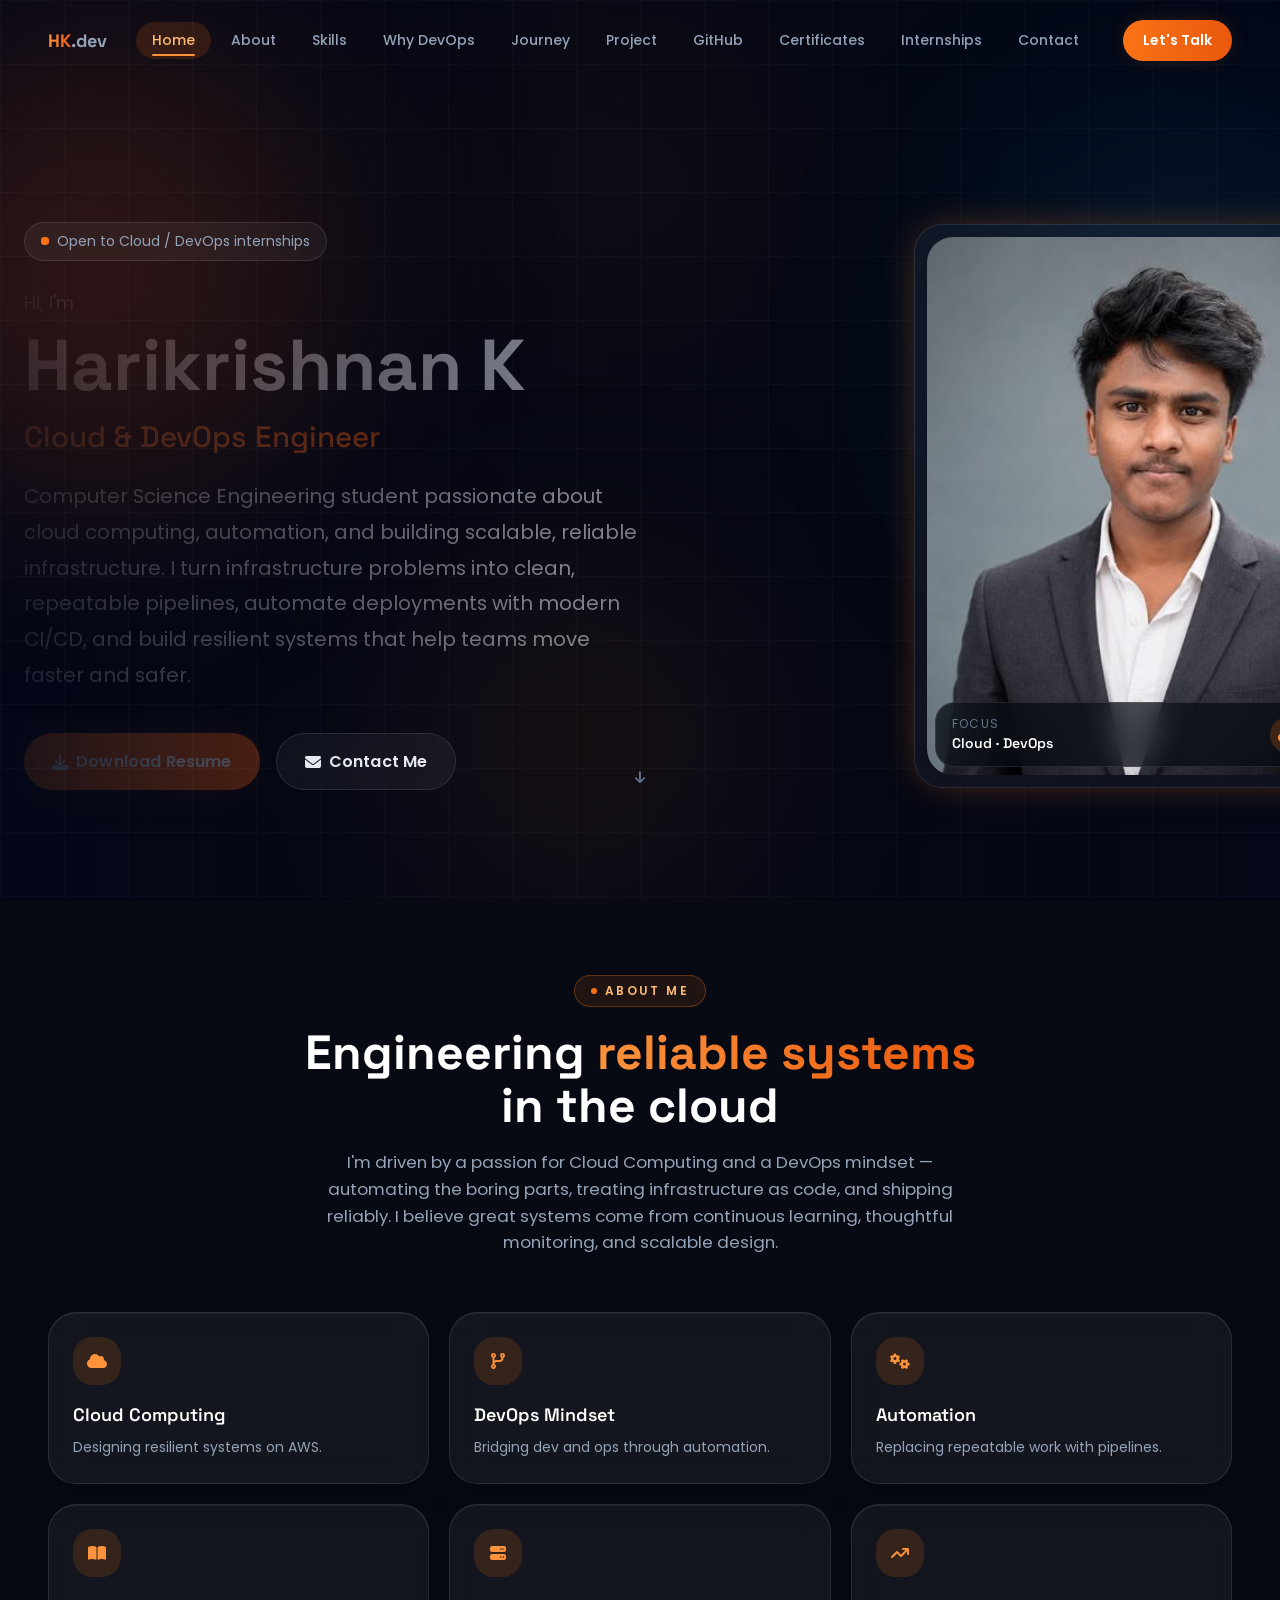
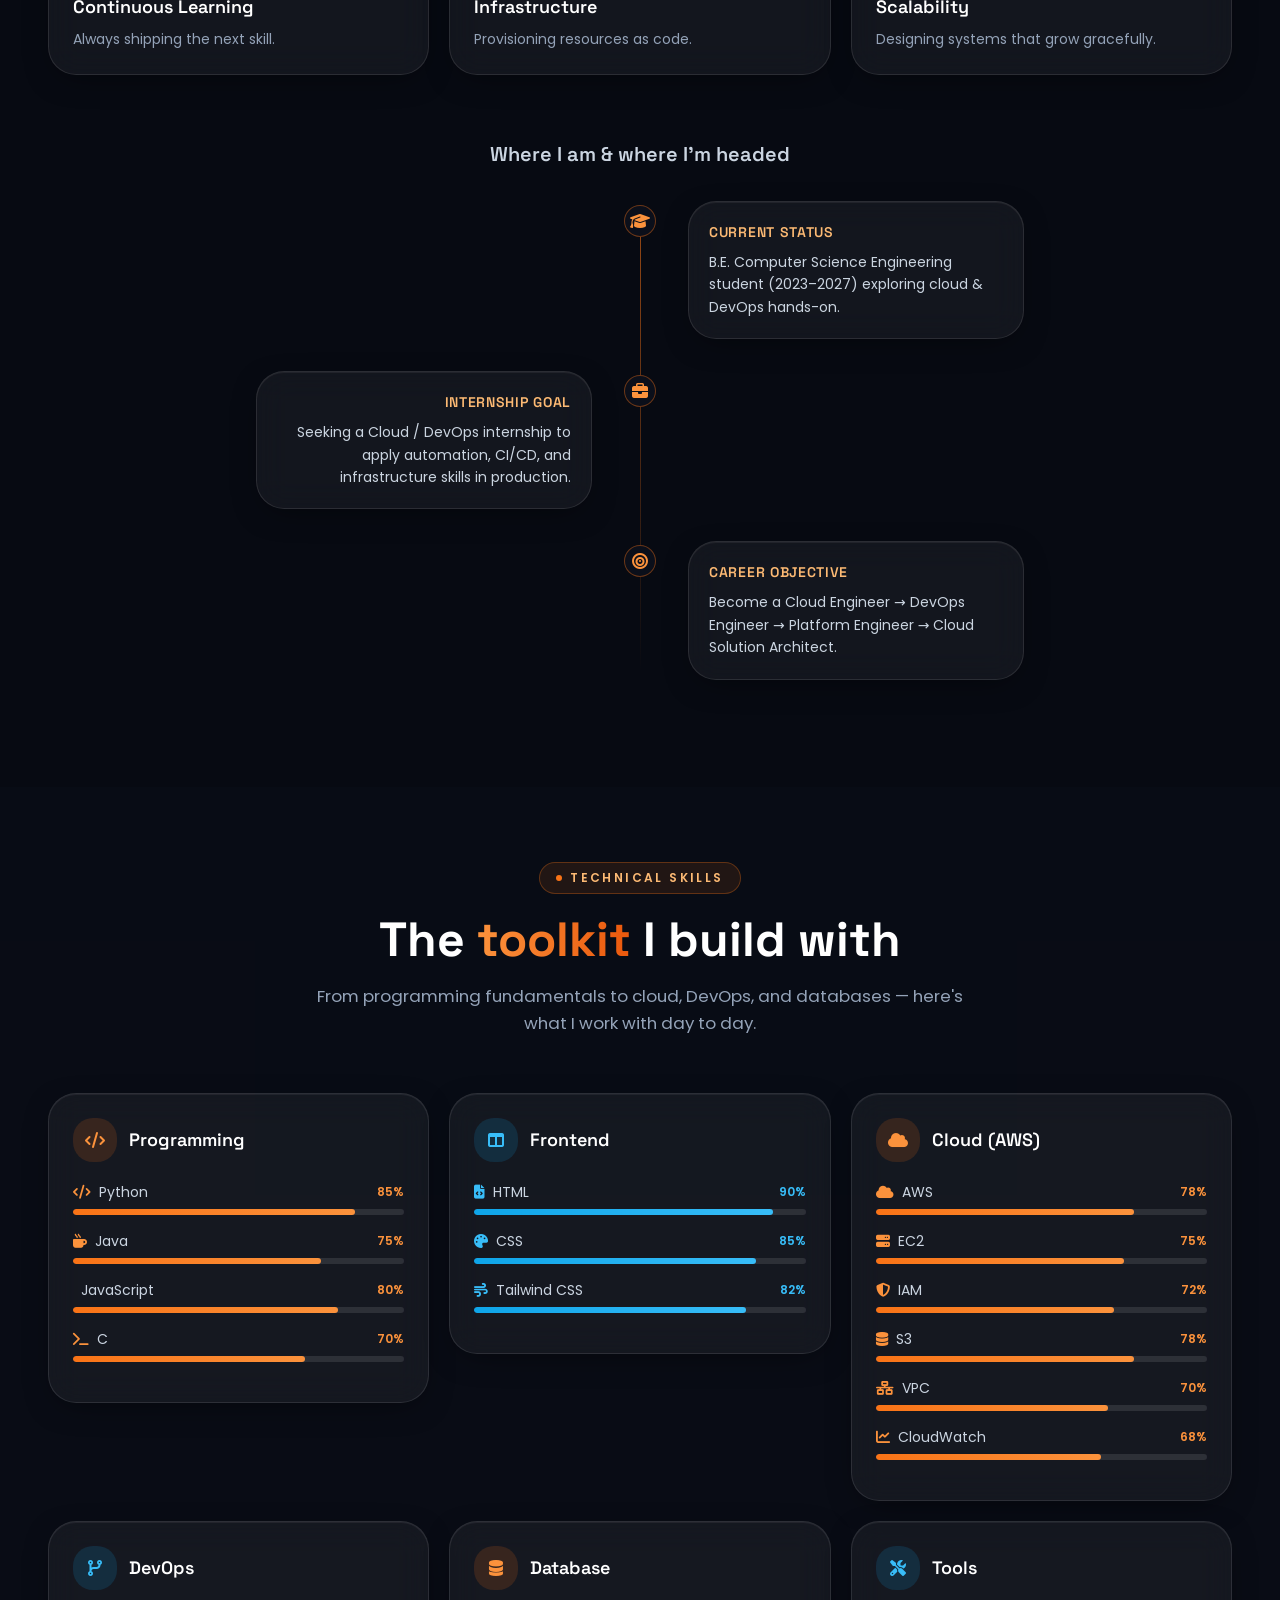
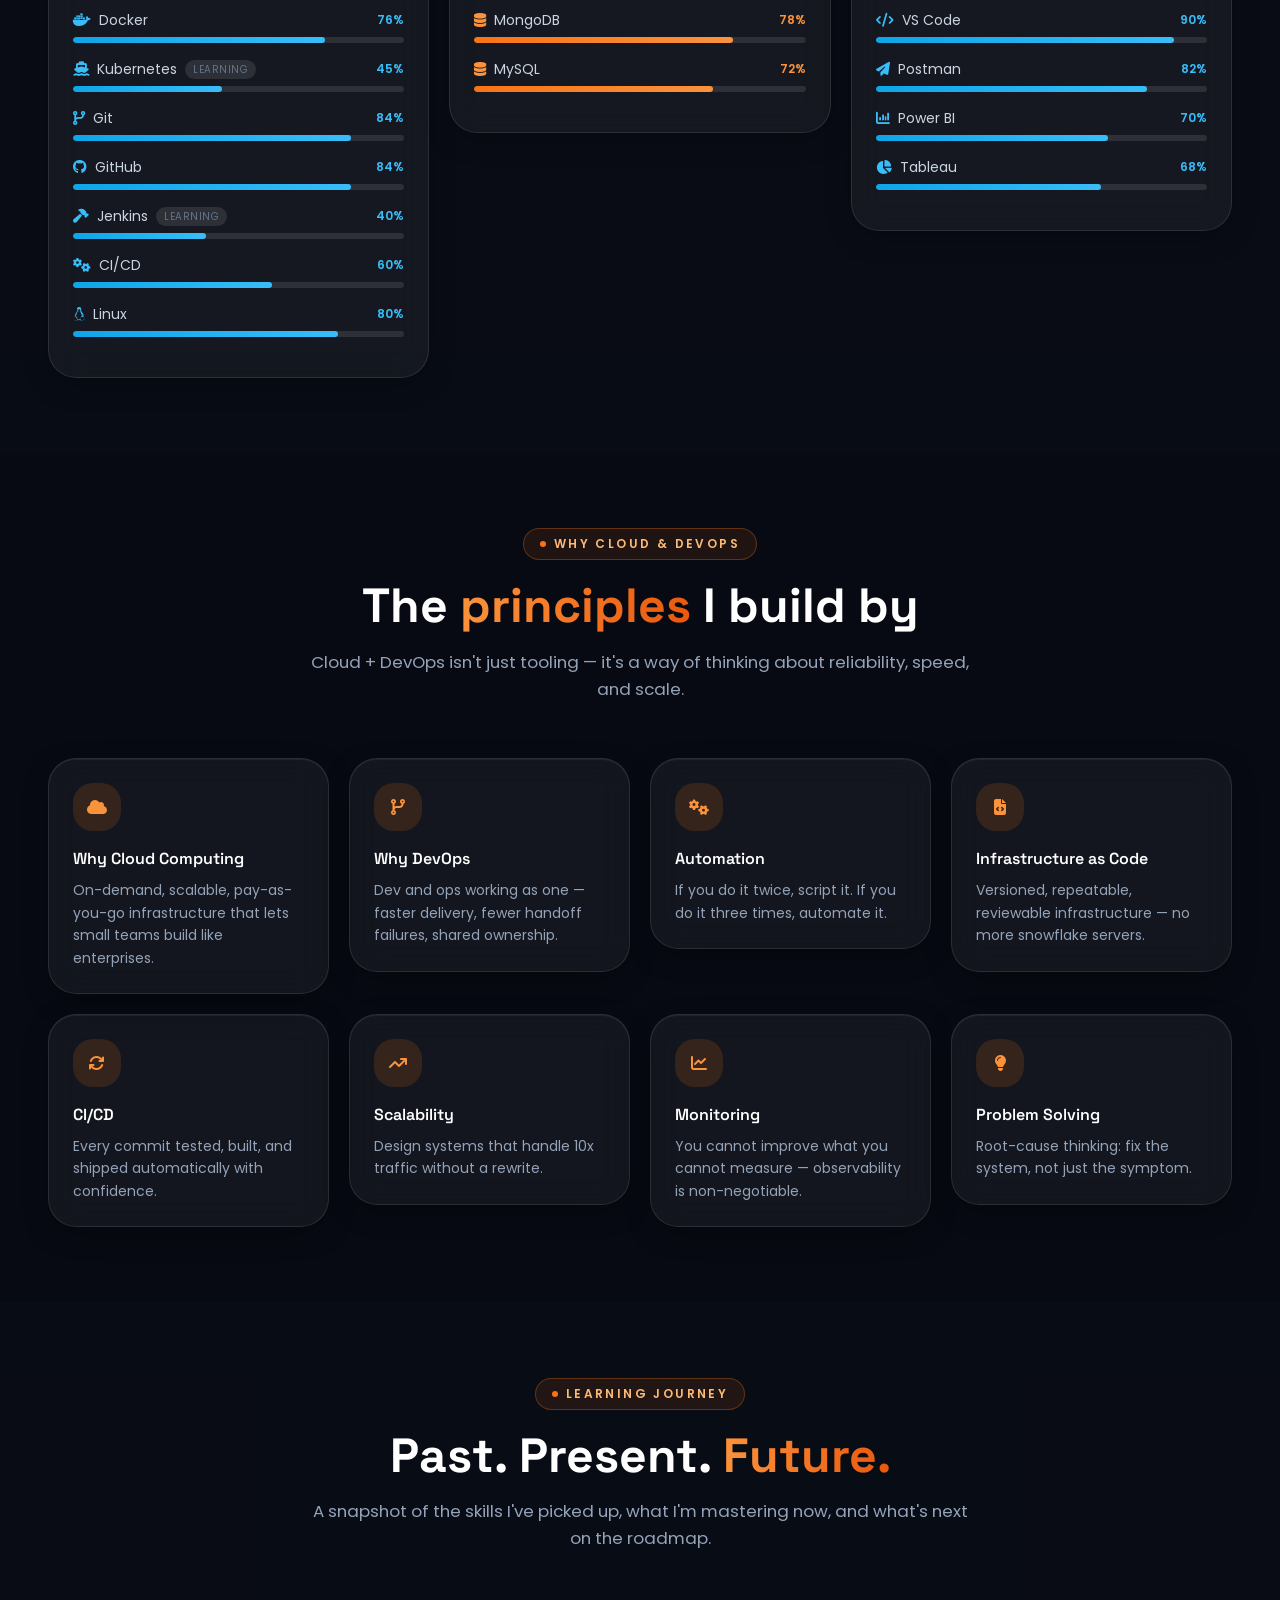
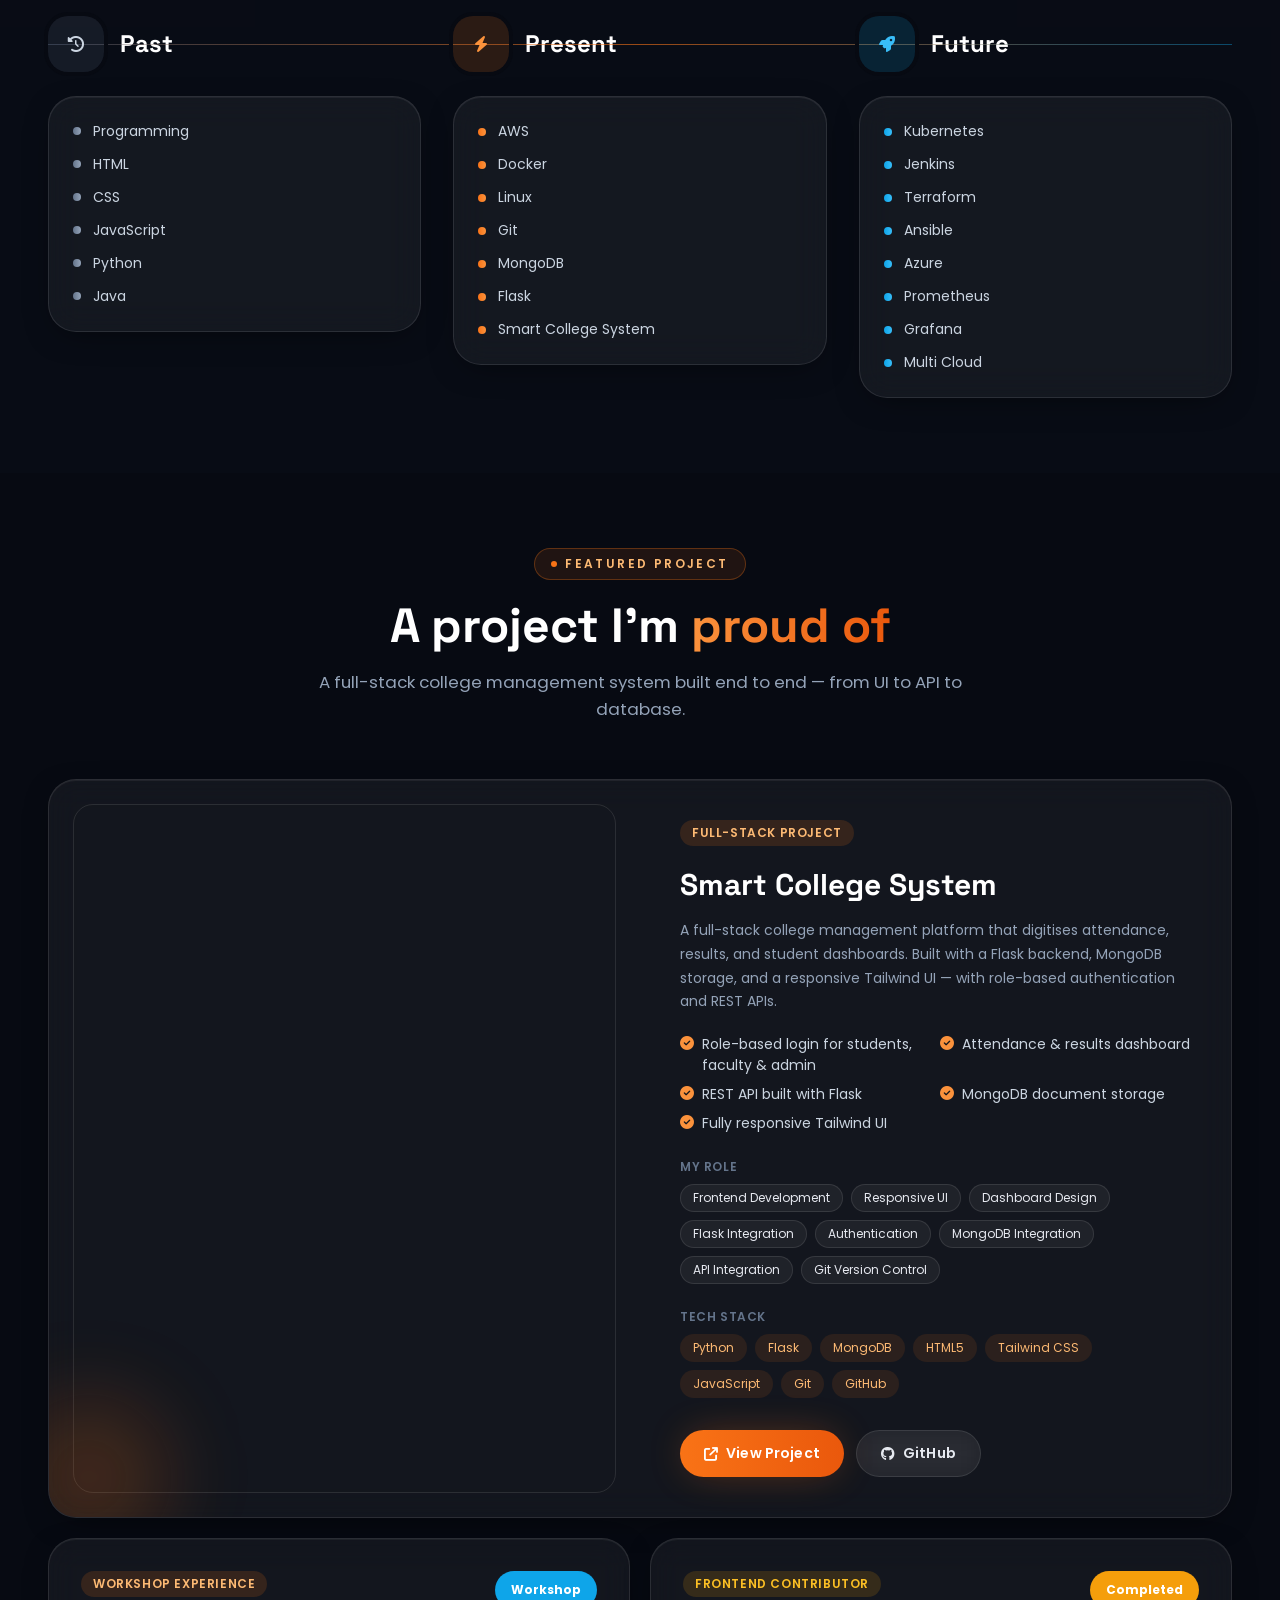
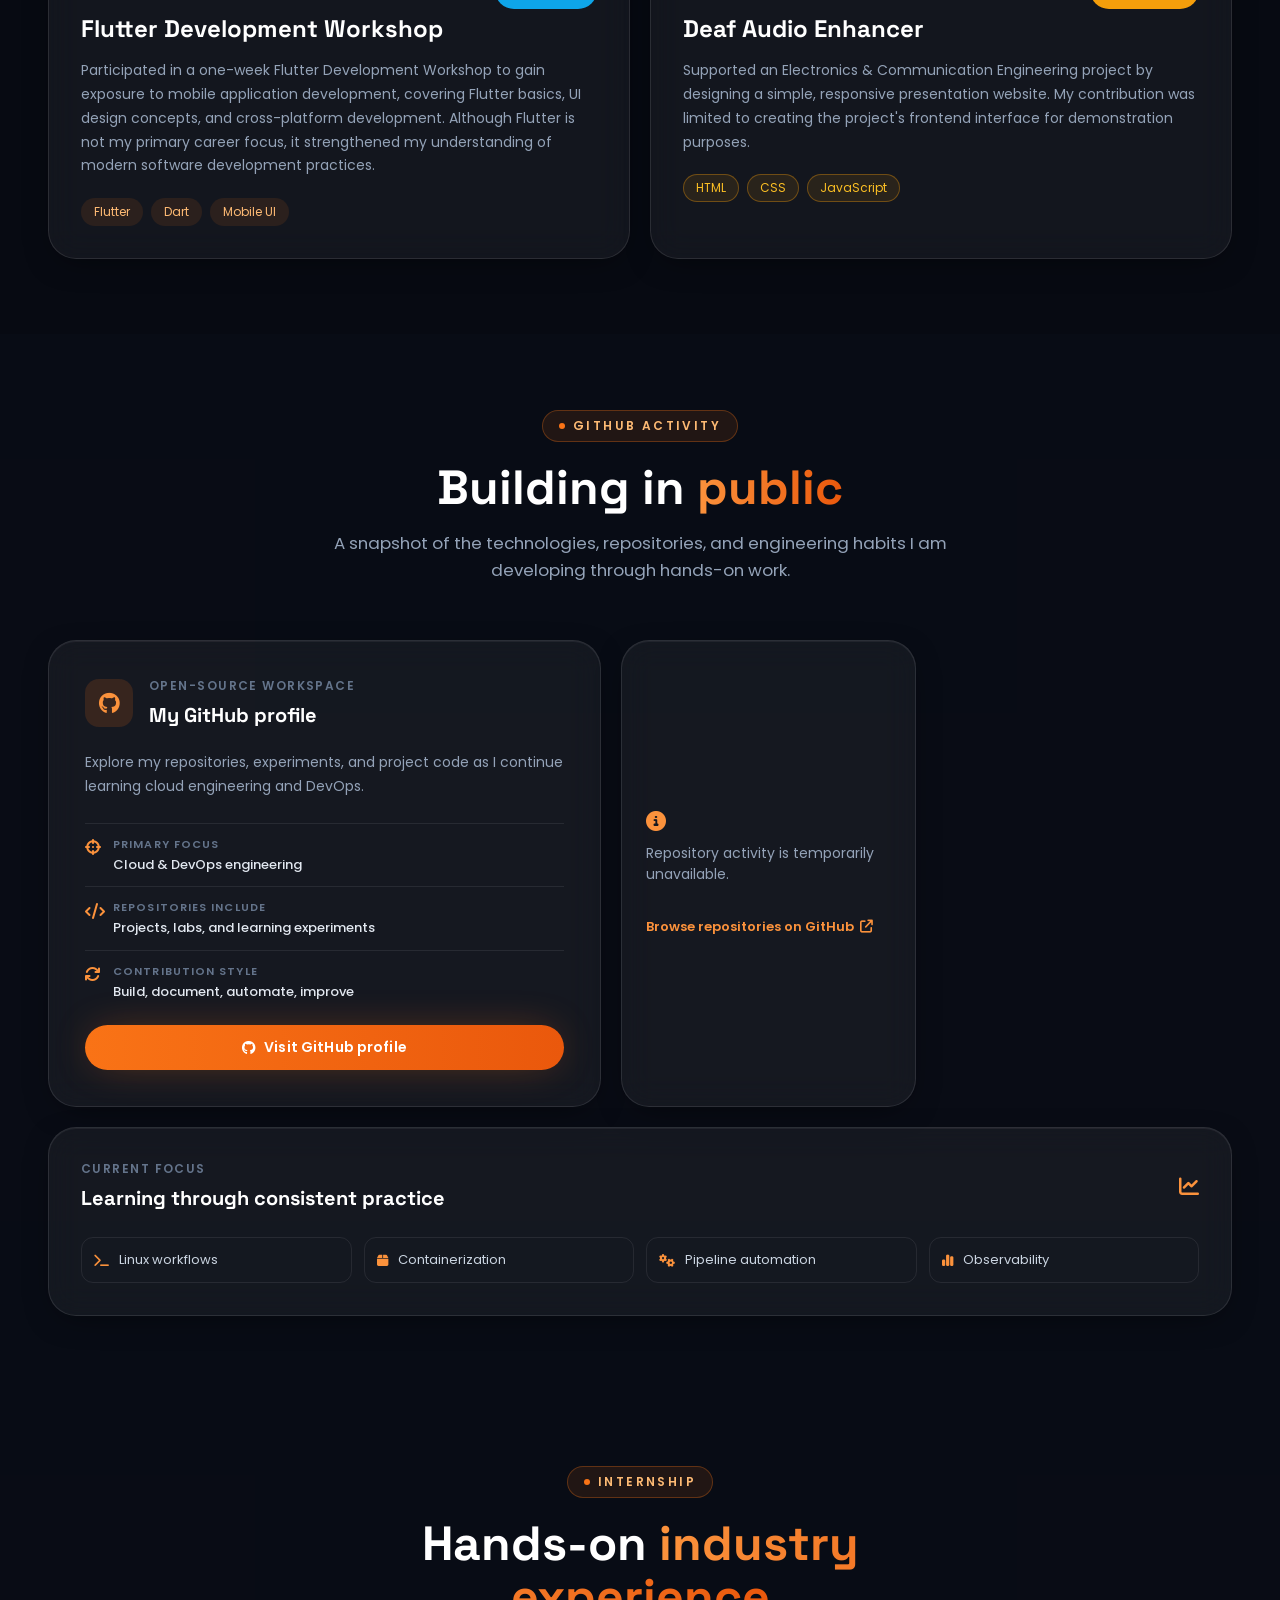
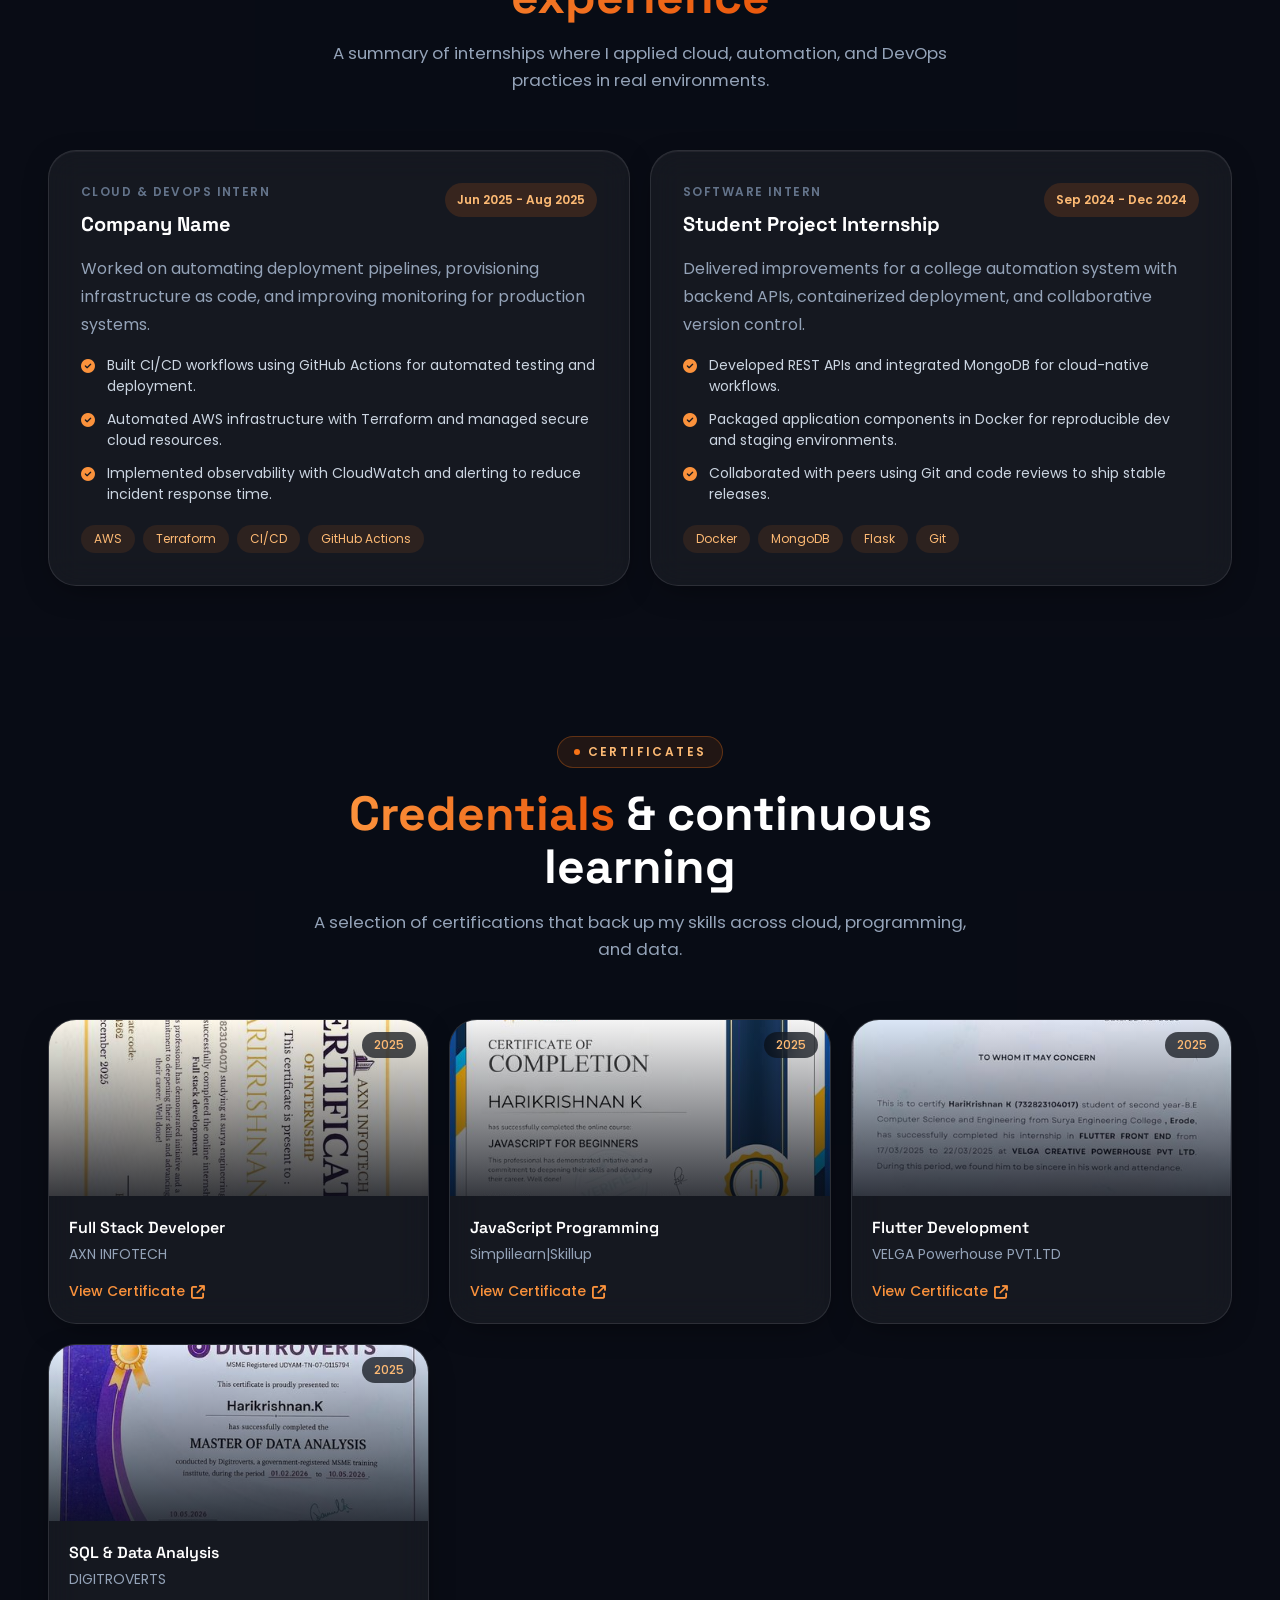
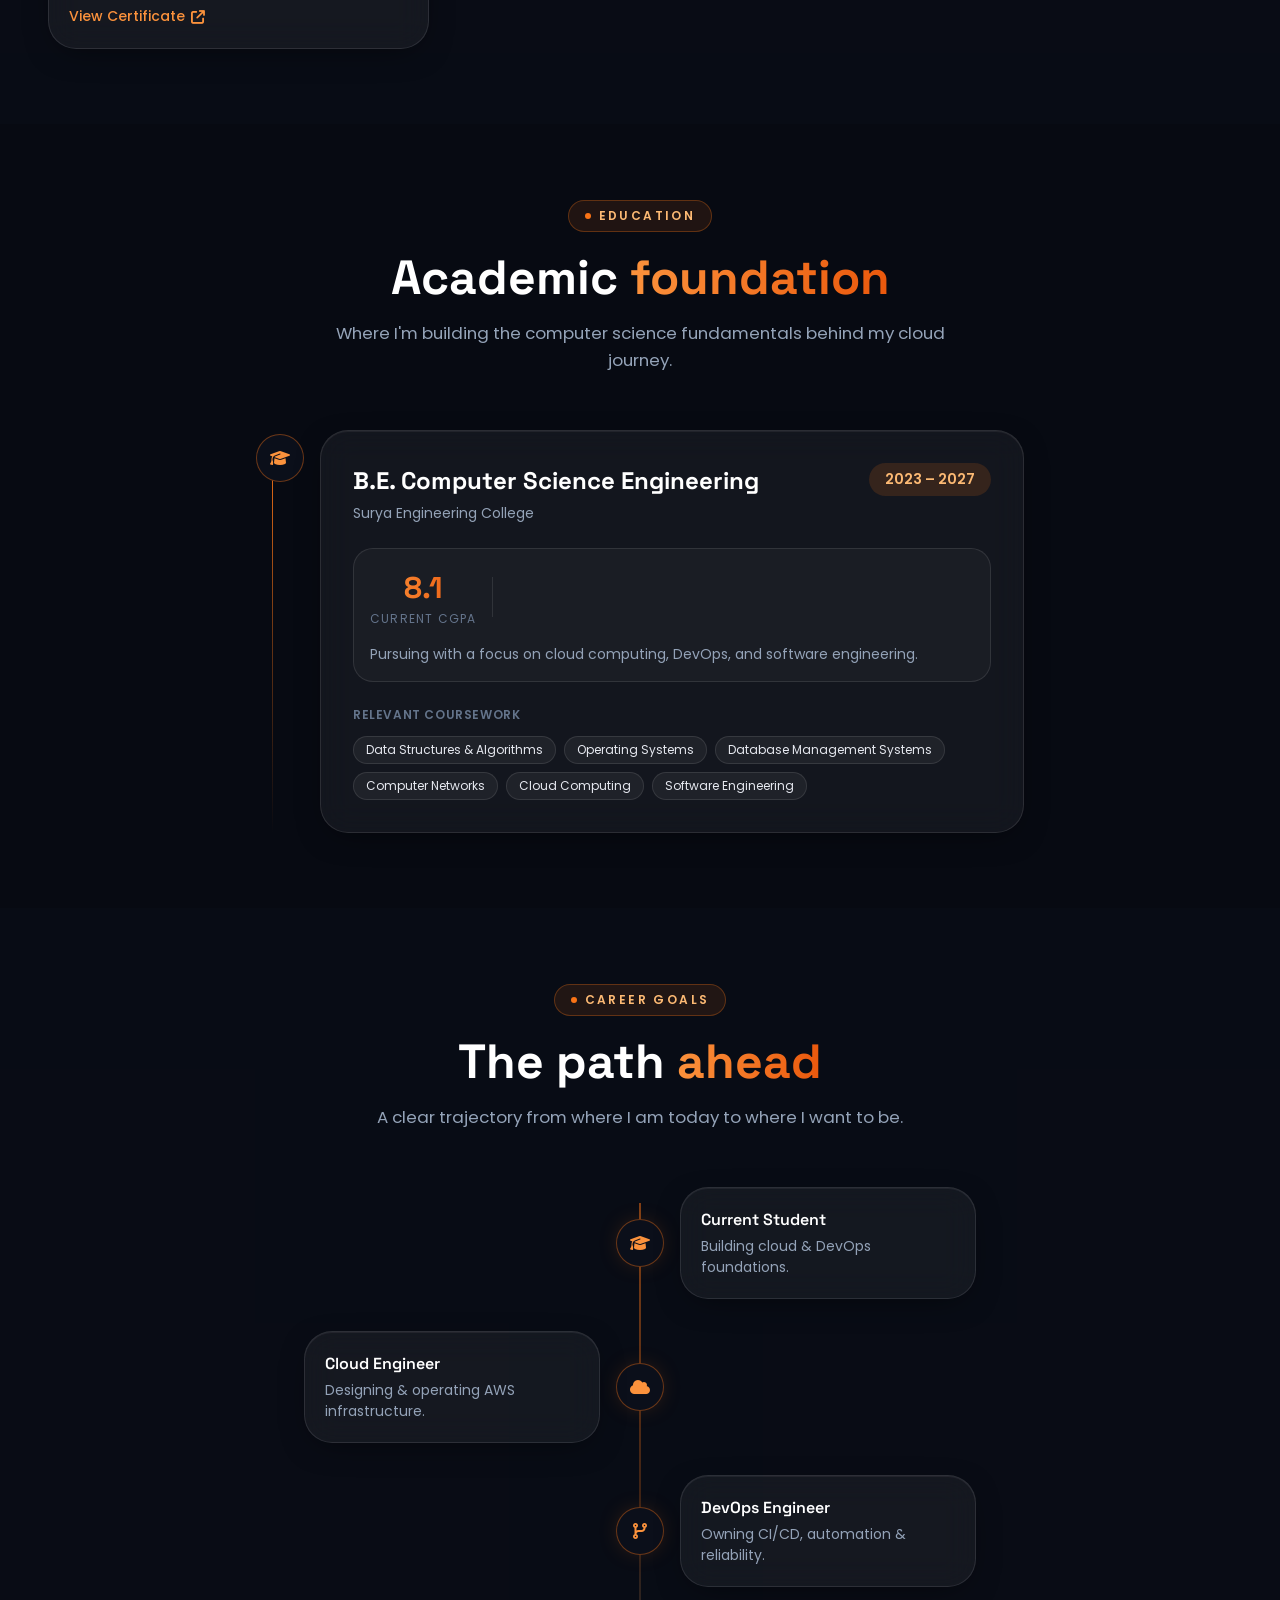
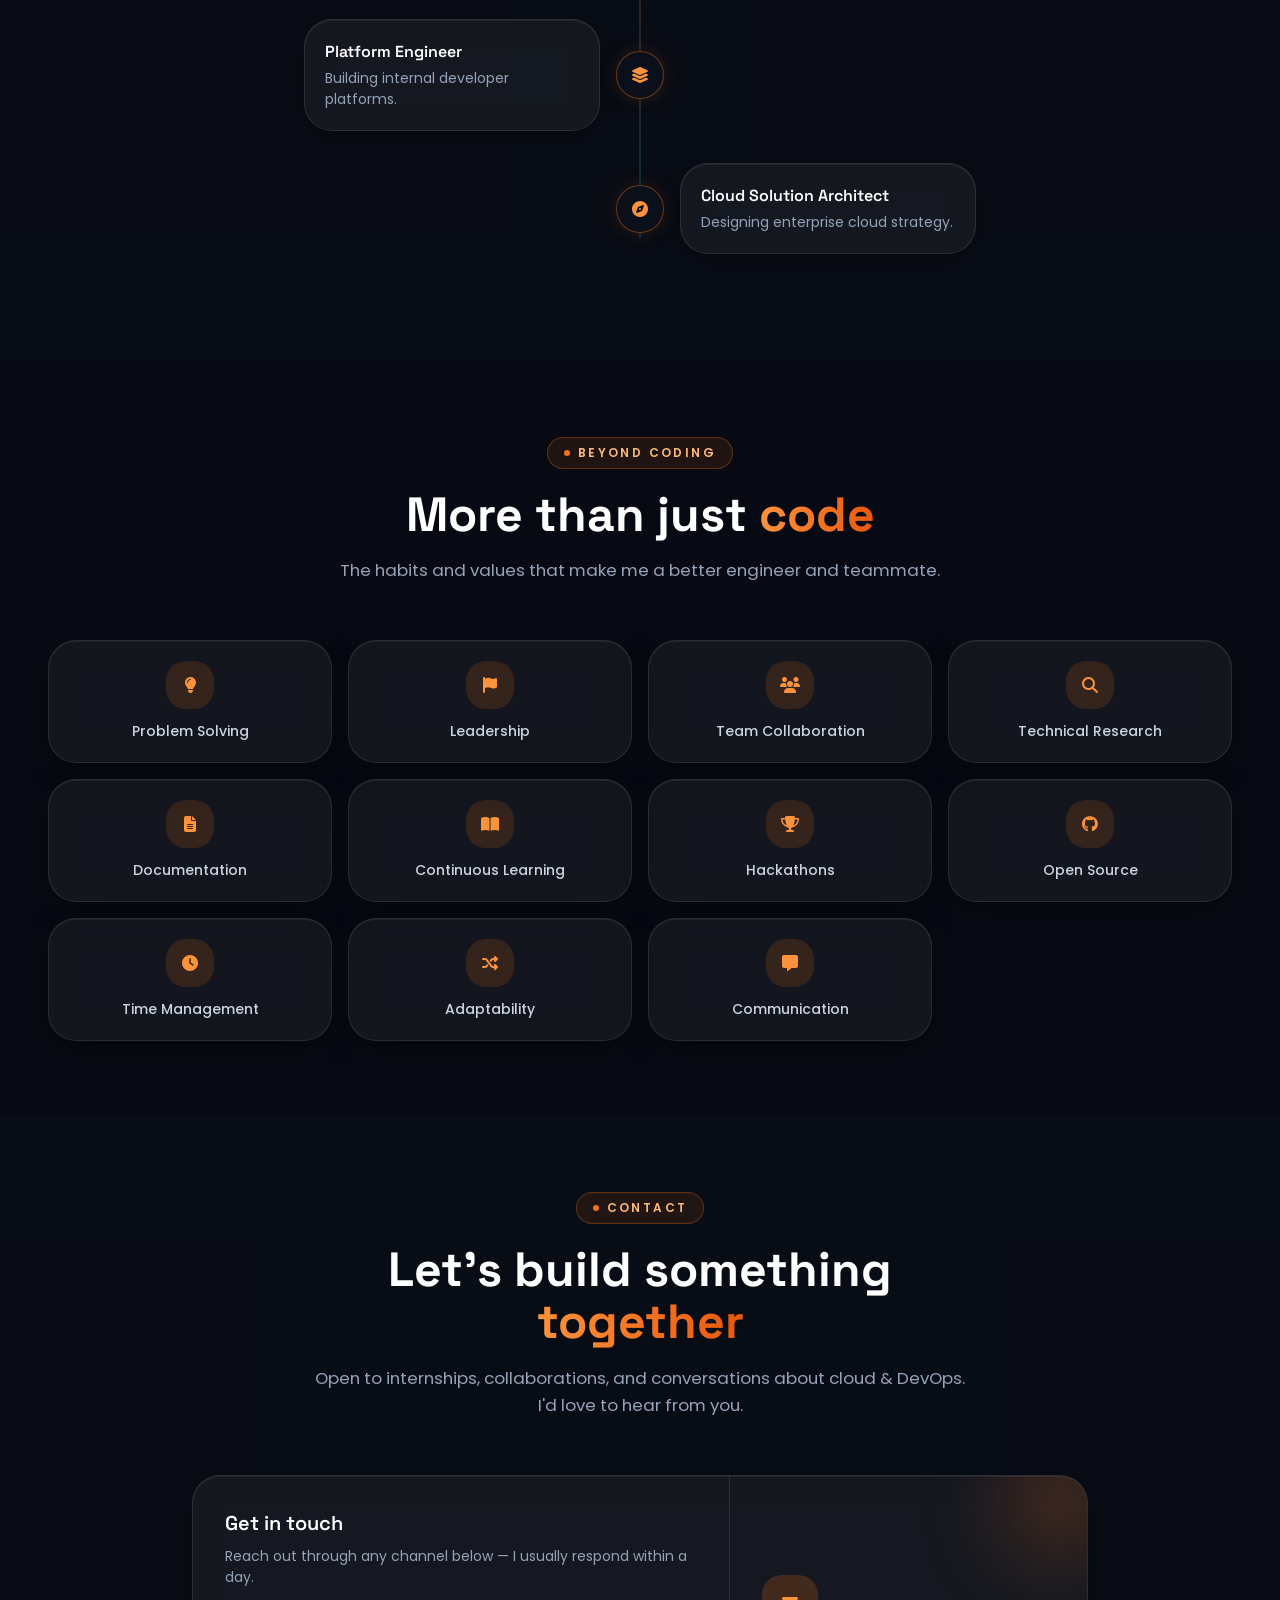
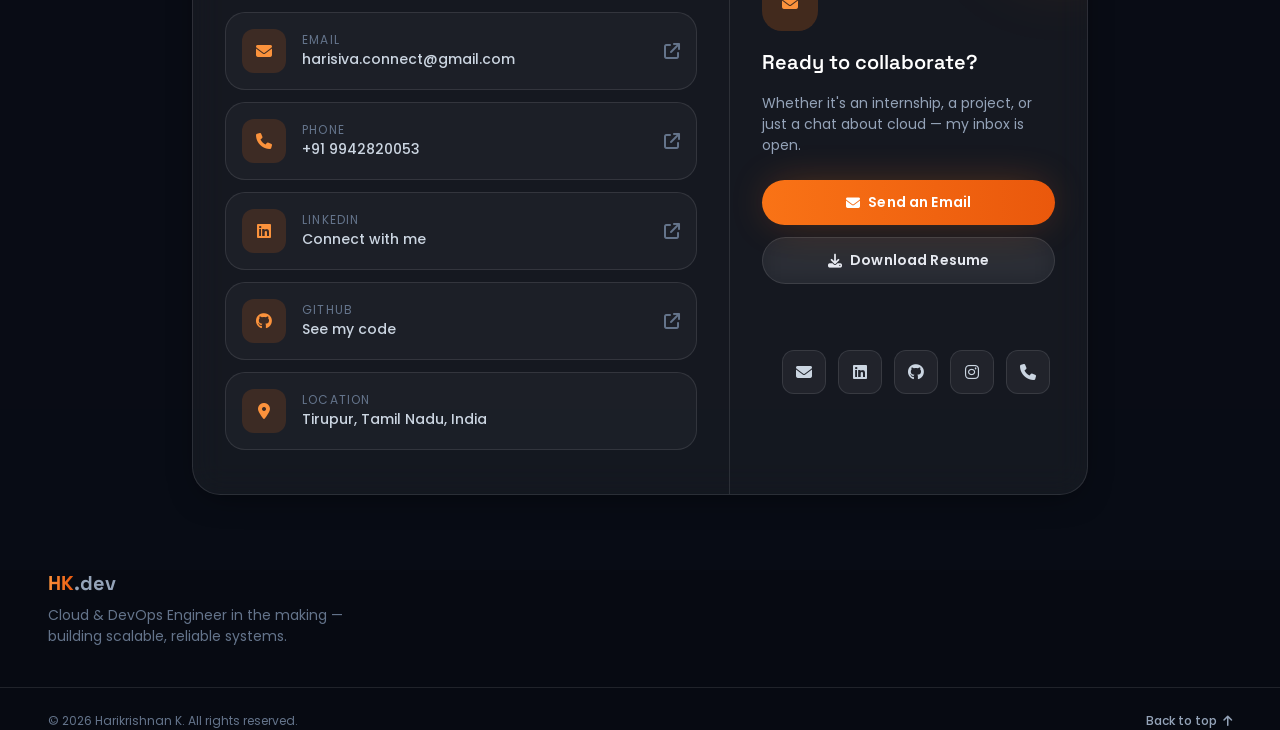
==== index.html @ 49deb5e4 "first commit" ====
<!DOCTYPE html>
<html lang="en">
  <head>
    <meta charset="UTF-8" />
    <meta name="viewport" content="width=device-width, initial-scale=1.0" />
    <meta
      name="description"
      content="Harikrishnan K — Cloud & DevOps Engineer. Computer Science Engineering student passionate about cloud computing, automation, and scalable infrastructure."
    />
    <title>Harikrishnan K — Cloud & DevOps Engineer</title>

    <!-- ================= FONTS ================= -->
    <!-- Poppins (body) + Space Grotesk (headings). To change fonts, edit here. -->
    <link rel="preconnect" href="https://fonts.googleapis.com" />
    <link rel="preconnect" href="https://fonts.gstatic.com" crossorigin />
    <link
      href="https://fonts.googleapis.com/css2?family=Poppins:wght@300;400;500;600;700&family=Space+Grotesk:wght@400;500;600;700&display=swap"
      rel="stylesheet"
    />

    <!-- ================= FONT AWESOME ICONS ================= -->
    <link
      rel="stylesheet"
      href="https://cdnjs.cloudflare.com/ajax/libs/font-awesome/6.5.2/css/all.min.css"
      referrerpolicy="no-referrer"
    />

    <!-- ================= STYLESHEETS (split by concern, unchanged from original) ================= -->
    <link rel="stylesheet" href="css/variables.css" />
    <link rel="stylesheet" href="css/base.css" />
    <link rel="stylesheet" href="css/components.css" />
    <link rel="stylesheet" href="css/animations.css" />
    <link rel="stylesheet" href="css/sections.css" />
    <style>
      .scroll-progress {
        width: 0%;
      }
    </style>
  </head>

  <body>
    <!-- ================= SCROLL PROGRESS BAR ================= -->
    <div class="scroll-progress-bar">
      <div class="scroll-progress" id="scroll-progress"></div>
    </div>

    <!-- ================= NAVBAR ================= -->
    <header class="navbar" id="navbar-el">
      <nav class="container-x nav-inner">
        <button class="nav-logo" data-scroll="hero">
          <span class="text-gradient">HK</span><span style="color:#94a3b8">.dev</span>
        </button>

        <!-- Desktop links -->
        <ul class="nav-links">
          <li><button data-scroll="hero" data-nav="hero">Home</button></li>
          <li><button data-scroll="about" data-nav="about">About</button></li>
          <li><button data-scroll="skills" data-nav="skills">Skills</button></li>
          <li><button data-scroll="why" data-nav="why">Why DevOps</button></li>
          <li><button data-scroll="journey" data-nav="journey">Journey</button></li>
          <li><button data-scroll="project" data-nav="project">Project</button></li>
          <li><button data-scroll="github" data-nav="github">GitHub</button></li>
          <li><button data-scroll="certificates" data-nav="certificates">Certificates</button></li>
          <li><button data-scroll="internship" data-nav="internship">Internships</button></li>
          <li><button data-scroll="contact" data-nav="contact">Contact</button></li>
        </ul>

        <!-- CTA -->
        <button class="nav-cta" data-scroll="contact">Let's Talk</button>

        <!-- Mobile hamburger -->
        <button class="nav-toggle" id="nav-toggle" aria-label="Toggle menu" aria-expanded="false" aria-controls="nav-mobile">
          <i class="fa-solid fa-bars" id="nav-icon"></i>
        </button>
      </nav>

      <!-- Mobile dropdown -->
      <div class="nav-mobile container-x" id="nav-mobile" aria-hidden="true">
        <ul style="padding-bottom:1.5rem;padding-top:0.5rem">
          <li><button data-scroll="hero" data-nav="hero">Home</button></li>
          <li><button data-scroll="about" data-nav="about">About</button></li>
          <li><button data-scroll="skills" data-nav="skills">Skills</button></li>
          <li><button data-scroll="why" data-nav="why">Why DevOps</button></li>
          <li><button data-scroll="journey" data-nav="journey">Journey</button></li>
          <li><button data-scroll="project" data-nav="project">Project</button></li>
          <li><button data-scroll="github" data-nav="github">GitHub</button></li>
          <li><button data-scroll="certificates" data-nav="certificates">Certificates</button></li>
          <li><button data-scroll="internship" data-nav="internship">Internships</button></li>
          <li><button data-scroll="contact" data-nav="contact">Contact</button></li>
        </ul>
      </div>
    </header>

    <main>
      <!-- ================= HERO SECTION ================= -->
      <section id="hero" class="hero">
        <!-- Background glows + grid -->
        <div class="hero-bg">
          <div class="hero-blob" style="left:-8rem;top:2.5rem;width:28rem;height:28rem;background:rgba(234,88,12,0.2)"></div>
          <div class="hero-blob" style="right:-6rem;top:10rem;width:24rem;height:24rem;background:rgba(14,165,233,0.15)"></div>
          <div class="hero-blob" style="left:33%;bottom:0;width:20rem;height:20rem;background:rgba(249,115,22,0.1)"></div>
          <div class="hero-grid"></div>
        </div>

        <div class="container-x hero-grid-layout">
          <!-- LEFT: text -->
          <div>
            <span class="hero-badge reveal">
              <span class="live-dot"><span class="ping"></span><span class="core"></span></span>
              Open to Cloud / DevOps internships
            </span>
            <p class="hero-greeting reveal reveal-d-1">Hi, I'm</p>
            <h1 class="hero-name reveal reveal-d-1">Harikrishnan K</h1>
            <h2 class="hero-role reveal reveal-d-2">
              <span class="caret text-gradient" id="typed-text"></span>
            </h2>
            <p class="hero-intro reveal reveal-d-2">
              Computer Science Engineering student passionate about cloud computing, automation, and building scalable, reliable infrastructure. I turn infrastructure problems into clean, repeatable pipelines, automate deployments with modern CI/CD, and build resilient systems that help teams move faster and safer.
            </p>
            <div class="hero-btns reveal reveal-d-3">
              <a class="btn btn-primary" href="hari(DevOp’s & Cloud ).pdf" download>
                <i class="fa-solid fa-download"></i> Download Resume
              </a>
              <button class="btn btn-ghost" data-scroll="contact">
                <i class="fa-solid fa-envelope"></i> Contact Me
              </button>
            </div>
          </div>

          <!-- RIGHT: glowing profile card -->
          <div class="hero-photo-wrap reveal reveal-right reveal-d-2">
            <div class="hero-photo-card">
              <div class="hero-photo-glow glow-ring animate-pulse-glow"></div>
              <div class="glass">
                <img
                  class="zoom-img"
                  src="images/responsive/hero-photo-800w.jpg"
                  srcset="
                    images/responsive/hero-photo-480w.jpg 480w,
                    images/responsive/hero-photo-800w.jpg 800w,
                    images/responsive/hero-photo-1200w.jpg 1200w,
                    images/responsive/hero-photo-1254w.jpg 1254w"
                  sizes="(min-width: 1024px) 430px, (min-width: 480px) 60vw, 90vw"
                  width="1254"
                  height="1254"
                  alt="Harikrishnan K"
                  fetchpriority="high"
                  decoding="async"
                />
                <div class="hero-photo-badge">
                  <div>
                    <p class="focus-label">Focus</p>
                    <p class="focus-value">Cloud · DevOps</p>
                  </div>
                  <span class="focus-icon"><i class="fa-solid fa-cloud"></i></span>
                </div>
              </div>
            </div>
          </div>
        </div>
        <!-- Scroll hint -->
        <button class="hero-scroll-hint" data-scroll="about" aria-label="Scroll down">
          <i class="fa-solid fa-arrow-down animate-bounce"></i>
        </button>
      </section>

      <!-- ================= ABOUT SECTION ================= -->
      <section id="about" class="section-pad">
        <div class="container-x">
          <div class="section-heading reveal">
            <span class="section-eyebrow"><span class="dot"></span>About Me</span>
            <h2 class="section-title">Engineering <span class="text-gradient">reliable systems</span> in the cloud</h2>
            <p class="section-subtitle">I'm driven by a passion for Cloud Computing and a DevOps mindset — automating the boring parts, treating infrastructure as code, and shipping reliably. I believe great systems come from continuous learning, thoughtful monitoring, and scalable design.</p>
          </div>

          <div class="about-grid">
            <div class="reveal reveal-d1">
              <div class="glass glass-hover lift pillar-card">
                <div class="pillar-icon"><i class="fa-solid fa-cloud"></i></div>
                <h3 class="pillar-title">Cloud Computing</h3>
                <p class="pillar-text">Designing resilient systems on AWS.</p>
              </div>
            </div>
            <div class="reveal reveal-d2">
              <div class="glass glass-hover lift pillar-card">
                <div class="pillar-icon"><i class="fa-solid fa-code-branch"></i></div>
                <h3 class="pillar-title">DevOps Mindset</h3>
                <p class="pillar-text">Bridging dev and ops through automation.</p>
              </div>
            </div>
            <div class="reveal reveal-d3">
              <div class="glass glass-hover lift pillar-card">
                <div class="pillar-icon"><i class="fa-solid fa-gears"></i></div>
                <h3 class="pillar-title">Automation</h3>
                <p class="pillar-text">Replacing repeatable work with pipelines.</p>
              </div>
            </div>
            <div class="reveal reveal-d1">
              <div class="glass glass-hover lift pillar-card">
                <div class="pillar-icon"><i class="fa-solid fa-book-open"></i></div>
                <h3 class="pillar-title">Continuous Learning</h3>
                <p class="pillar-text">Always shipping the next skill.</p>
              </div>
            </div>
            <div class="reveal reveal-d2">
              <div class="glass glass-hover lift pillar-card">
                <div class="pillar-icon"><i class="fa-solid fa-server"></i></div>
                <h3 class="pillar-title">Infrastructure</h3>
                <p class="pillar-text">Provisioning resources as code.</p>
              </div>
            </div>
            <div class="reveal reveal-d3">
              <div class="glass glass-hover lift pillar-card">
                <div class="pillar-icon"><i class="fa-solid fa-arrow-trend-up"></i></div>
                <h3 class="pillar-title">Scalability</h3>
                <p class="pillar-text">Designing systems that grow gracefully.</p>
              </div>
            </div>
          </div>

          <div class="about-timeline">
            <h3 class="about-timeline-title reveal">Where I am & where I'm headed</h3>
            <div class="about-timeline-track">
              <div class="about-timeline-line"></div>
              <div class="about-timeline-item reveal reveal-left reveal-d-1">
                <span class="about-timeline-node"><i class="fa-solid fa-graduation-cap"></i></span>
                <div class="glass about-timeline-card">
                  <p class="about-timeline-phase">Current Status</p>
                  <p class="about-timeline-text">B.E. Computer Science Engineering student (2023–2027) exploring cloud & DevOps hands-on.</p>
                </div>
              </div>
              <div class="about-timeline-item reveal reveal-right reveal-d-1">
                <span class="about-timeline-node"><i class="fa-solid fa-briefcase"></i></span>
                <div class="glass about-timeline-card">
                  <p class="about-timeline-phase">Internship Goal</p>
                  <p class="about-timeline-text">Seeking a Cloud / DevOps internship to apply automation, CI/CD, and infrastructure skills in production.</p>
                </div>
              </div>
              <div class="about-timeline-item reveal reveal-left reveal-d-1">
                <span class="about-timeline-node"><i class="fa-solid fa-bullseye"></i></span>
                <div class="glass about-timeline-card">
                  <p class="about-timeline-phase">Career Objective</p>
                  <p class="about-timeline-text">Become a Cloud Engineer → DevOps Engineer → Platform Engineer → Cloud Solution Architect.</p>
                </div>
              </div>
            </div>
          </div>
        </div>
      </section>

      <!-- ================= SKILLS SECTION ================= -->
      <section id="skills" class="section-pad skills-bg">
        <div class="container-x">
          <div class="section-heading reveal">
            <span class="section-eyebrow"><span class="dot"></span>Technical Skills</span>
            <h2 class="section-title">The <span class="text-gradient">toolkit</span> I build with</h2>
            <p class="section-subtitle">From programming fundamentals to cloud, DevOps, and databases — here's what I work with day to day.</p>
          </div>
          <div class="skills-grid">

            <div class="reveal reveal-d1">
              <div class="glass glass-hover lift skill-card">
                <div class="skill-card-header">
                  <span class="skill-cat-icon accent"><i class="fa-solid fa-code"></i></span>
                  <h3 class="skill-cat-title">Programming</h3>
                </div>
                <ul>
                  <li class="skill-row">
                    <div class="skill-row-top">
                      <span class="skill-row-name"><i class="fa-solid fa-code accent"></i> Python</span>
                      <span class="skill-pct accent">85%</span>
                    </div>
                    <div class="skill-bar"><div class="skill-bar-fill accent" data-level="85"></div></div>
                  </li>
                  <li class="skill-row">
                    <div class="skill-row-top">
                      <span class="skill-row-name"><i class="fa-solid fa-mug-hot accent"></i> Java</span>
                      <span class="skill-pct accent">75%</span>
                    </div>
                    <div class="skill-bar"><div class="skill-bar-fill accent" data-level="75"></div></div>
                  </li>
                  <li class="skill-row">
                    <div class="skill-row-top">
                      <span class="skill-row-name"><i class="fa-solid fa-brackets-curly accent"></i> JavaScript</span>
                      <span class="skill-pct accent">80%</span>
                    </div>
                    <div class="skill-bar"><div class="skill-bar-fill accent" data-level="80"></div></div>
                  </li>
                  <li class="skill-row">
                    <div class="skill-row-top">
                      <span class="skill-row-name"><i class="fa-solid fa-terminal accent"></i> C</span>
                      <span class="skill-pct accent">70%</span>
                    </div>
                    <div class="skill-bar"><div class="skill-bar-fill accent" data-level="70"></div></div>
                  </li>
                </ul>
              </div>
            </div>

            <div class="reveal reveal-d2">
              <div class="glass glass-hover lift skill-card">
                <div class="skill-card-header">
                  <span class="skill-cat-icon azure"><i class="fa-solid fa-table-columns"></i></span>
                  <h3 class="skill-cat-title">Frontend</h3>
                </div>
                <ul>
                  <li class="skill-row">
                    <div class="skill-row-top">
                      <span class="skill-row-name"><i class="fa-solid fa-file-code azure"></i> HTML</span>
                      <span class="skill-pct azure">90%</span>
                    </div>
                    <div class="skill-bar"><div class="skill-bar-fill azure" data-level="90"></div></div>
                  </li>
                  <li class="skill-row">
                    <div class="skill-row-top">
                      <span class="skill-row-name"><i class="fa-solid fa-palette azure"></i> CSS</span>
                      <span class="skill-pct azure">85%</span>
                    </div>
                    <div class="skill-bar"><div class="skill-bar-fill azure" data-level="85"></div></div>
                  </li>
                  <li class="skill-row">
                    <div class="skill-row-top">
                      <span class="skill-row-name"><i class="fa-solid fa-wind azure"></i> Tailwind CSS</span>
                      <span class="skill-pct azure">82%</span>
                    </div>
                    <div class="skill-bar"><div class="skill-bar-fill azure" data-level="82"></div></div>
                  </li>
                </ul>
              </div>
            </div>

            <div class="reveal reveal-d3">
              <div class="glass glass-hover lift skill-card">
                <div class="skill-card-header">
                  <span class="skill-cat-icon accent"><i class="fa-solid fa-cloud"></i></span>
                  <h3 class="skill-cat-title">Cloud (AWS)</h3>
                </div>
                <ul>
                  <li class="skill-row">
                    <div class="skill-row-top">
                      <span class="skill-row-name"><i class="fa-solid fa-cloud accent"></i> AWS</span>
                      <span class="skill-pct accent">78%</span>
                    </div>
                    <div class="skill-bar"><div class="skill-bar-fill accent" data-level="78"></div></div>
                  </li>
                  <li class="skill-row">
                    <div class="skill-row-top">
                      <span class="skill-row-name"><i class="fa-solid fa-server accent"></i> EC2</span>
                      <span class="skill-pct accent">75%</span>
                    </div>
                    <div class="skill-bar"><div class="skill-bar-fill accent" data-level="75"></div></div>
                  </li>
                  <li class="skill-row">
                    <div class="skill-row-top">
                      <span class="skill-row-name"><i class="fa-solid fa-shield-halved accent"></i> IAM</span>
                      <span class="skill-pct accent">72%</span>
                    </div>
                    <div class="skill-bar"><div class="skill-bar-fill accent" data-level="72"></div></div>
                  </li>
                  <li class="skill-row">
                    <div class="skill-row-top">
                      <span class="skill-row-name"><i class="fa-solid fa-database accent"></i> S3</span>
                      <span class="skill-pct accent">78%</span>
                    </div>
                    <div class="skill-bar"><div class="skill-bar-fill accent" data-level="78"></div></div>
                  </li>
                  <li class="skill-row">
                    <div class="skill-row-top">
                      <span class="skill-row-name"><i class="fa-solid fa-network-wired accent"></i> VPC</span>
                      <span class="skill-pct accent">70%</span>
                    </div>
                    <div class="skill-bar"><div class="skill-bar-fill accent" data-level="70"></div></div>
                  </li>
                  <li class="skill-row">
                    <div class="skill-row-top">
                      <span class="skill-row-name"><i class="fa-solid fa-chart-line accent"></i> CloudWatch</span>
                      <span class="skill-pct accent">68%</span>
                    </div>
                    <div class="skill-bar"><div class="skill-bar-fill accent" data-level="68"></div></div>
                  </li>
                </ul>
              </div>
            </div>

            <div class="reveal reveal-d1">
              <div class="glass glass-hover lift skill-card">
                <div class="skill-card-header">
                  <span class="skill-cat-icon azure"><i class="fa-solid fa-code-branch"></i></span>
                  <h3 class="skill-cat-title">DevOps</h3>
                </div>
                <ul>
                  <li class="skill-row">
                    <div class="skill-row-top">
                      <span class="skill-row-name"><i class="fa-brands fa-docker azure"></i> Docker</span>
                      <span class="skill-pct azure">76%</span>
                    </div>
                    <div class="skill-bar"><div class="skill-bar-fill azure" data-level="76"></div></div>
                  </li>
                  <li class="skill-row">
                    <div class="skill-row-top">
                      <span class="skill-row-name"><i class="fa-solid fa-ship azure"></i> Kubernetes <span class="skill-note">Learning</span></span>
                      <span class="skill-pct azure">45%</span>
                    </div>
                    <div class="skill-bar"><div class="skill-bar-fill azure" data-level="45"></div></div>
                  </li>
                  <li class="skill-row">
                    <div class="skill-row-top">
                      <span class="skill-row-name"><i class="fa-solid fa-code-branch azure"></i> Git</span>
                      <span class="skill-pct azure">84%</span>
                    </div>
                    <div class="skill-bar"><div class="skill-bar-fill azure" data-level="84"></div></div>
                  </li>
                  <li class="skill-row">
                    <div class="skill-row-top">
                      <span class="skill-row-name"><i class="fa-brands fa-github azure"></i> GitHub</span>
                      <span class="skill-pct azure">84%</span>
                    </div>
                    <div class="skill-bar"><div class="skill-bar-fill azure" data-level="84"></div></div>
                  </li>
                  <li class="skill-row">
                    <div class="skill-row-top">
                      <span class="skill-row-name"><i class="fa-solid fa-hammer azure"></i> Jenkins <span class="skill-note">Learning</span></span>
                      <span class="skill-pct azure">40%</span>
                    </div>
                    <div class="skill-bar"><div class="skill-bar-fill azure" data-level="40"></div></div>
                  </li>
                  <li class="skill-row">
                    <div class="skill-row-top">
                      <span class="skill-row-name"><i class="fa-solid fa-gears azure"></i> CI/CD</span>
                      <span class="skill-pct azure">60%</span>
                    </div>
                    <div class="skill-bar"><div class="skill-bar-fill azure" data-level="60"></div></div>
                  </li>
                  <li class="skill-row">
                    <div class="skill-row-top">
                      <span class="skill-row-name"><i class="fa-brands fa-linux azure"></i> Linux</span>
                      <span class="skill-pct azure">80%</span>
                    </div>
                    <div class="skill-bar"><div class="skill-bar-fill azure" data-level="80"></div></div>
                  </li>
                </ul>
              </div>
            </div>

            <div class="reveal reveal-d2">
              <div class="glass glass-hover lift skill-card">
                <div class="skill-card-header">
                  <span class="skill-cat-icon accent"><i class="fa-solid fa-database"></i></span>
                  <h3 class="skill-cat-title">Database</h3>
                </div>
                <ul>
                  <li class="skill-row">
                    <div class="skill-row-top">
                      <span class="skill-row-name"><i class="fa-solid fa-database accent"></i> MongoDB</span>
                      <span class="skill-pct accent">78%</span>
                    </div>
                    <div class="skill-bar"><div class="skill-bar-fill accent" data-level="78"></div></div>
                  </li>
                  <li class="skill-row">
                    <div class="skill-row-top">
                      <span class="skill-row-name"><i class="fa-solid fa-database accent"></i> MySQL</span>
                      <span class="skill-pct accent">72%</span>
                    </div>
                    <div class="skill-bar"><div class="skill-bar-fill accent" data-level="72"></div></div>
                  </li>
                </ul>
              </div>
            </div>

            <div class="reveal reveal-d3">
              <div class="glass glass-hover lift skill-card">
                <div class="skill-card-header">
                  <span class="skill-cat-icon azure"><i class="fa-solid fa-screwdriver-wrench"></i></span>
                  <h3 class="skill-cat-title">Tools</h3>
                </div>
                <ul>
                  <li class="skill-row">
                    <div class="skill-row-top">
                      <span class="skill-row-name"><i class="fa-solid fa-code azure"></i> VS Code</span>
                      <span class="skill-pct azure">90%</span>
                    </div>
                    <div class="skill-bar"><div class="skill-bar-fill azure" data-level="90"></div></div>
                  </li>
                  <li class="skill-row">
                    <div class="skill-row-top">
                      <span class="skill-row-name"><i class="fa-solid fa-paper-plane azure"></i> Postman</span>
                      <span class="skill-pct azure">82%</span>
                    </div>
                    <div class="skill-bar"><div class="skill-bar-fill azure" data-level="82"></div></div>
                  </li>
                  <li class="skill-row">
                    <div class="skill-row-top">
                      <span class="skill-row-name"><i class="fa-solid fa-chart-column azure"></i> Power BI</span>
                      <span class="skill-pct azure">70%</span>
                    </div>
                    <div class="skill-bar"><div class="skill-bar-fill azure" data-level="70"></div></div>
                  </li>
                  <li class="skill-row">
                    <div class="skill-row-top">
                      <span class="skill-row-name"><i class="fa-solid fa-chart-pie azure"></i> Tableau</span>
                      <span class="skill-pct azure">68%</span>
                    </div>
                    <div class="skill-bar"><div class="skill-bar-fill azure" data-level="68"></div></div>
                  </li>
                </ul>
              </div>
            </div>

          </div>
        </div>
      </section>

      <!-- ================= WHY DEVOPS SECTION ================= -->
      <section id="why" class="section-pad">
        <div class="container-x">
          <div class="section-heading reveal">
            <span class="section-eyebrow"><span class="dot"></span>Why Cloud & DevOps</span>
            <h2 class="section-title">The <span class="text-gradient">principles</span> I build by</h2>
            <p class="section-subtitle">Cloud + DevOps isn't just tooling — it's a way of thinking about reliability, speed, and scale.</p>
          </div>
          <div class="why-grid">
            <div class="reveal reveal-d1">
              <div class="glass glass-hover lift why-card">
                <div class="why-glow"></div>
                <div class="why-icon"><i class="fa-solid fa-cloud"></i></div>
                <h3 class="why-title">Why Cloud Computing</h3>
                <p class="why-text">On-demand, scalable, pay-as-you-go infrastructure that lets small teams build like enterprises.</p>
              </div>
            </div>
            <div class="reveal reveal-d2">
              <div class="glass glass-hover lift why-card">
                <div class="why-glow"></div>
                <div class="why-icon"><i class="fa-solid fa-code-branch"></i></div>
                <h3 class="why-title">Why DevOps</h3>
                <p class="why-text">Dev and ops working as one — faster delivery, fewer handoff failures, shared ownership.</p>
              </div>
            </div>
            <div class="reveal reveal-d3">
              <div class="glass glass-hover lift why-card">
                <div class="why-glow"></div>
                <div class="why-icon"><i class="fa-solid fa-gears"></i></div>
                <h3 class="why-title">Automation</h3>
                <p class="why-text">If you do it twice, script it. If you do it three times, automate it.</p>
              </div>
            </div>
            <div class="reveal reveal-d4">
              <div class="glass glass-hover lift why-card">
                <div class="why-glow"></div>
                <div class="why-icon"><i class="fa-solid fa-file-code"></i></div>
                <h3 class="why-title">Infrastructure as Code</h3>
                <p class="why-text">Versioned, repeatable, reviewable infrastructure — no more snowflake servers.</p>
              </div>
            </div>
            <div class="reveal reveal-d1">
              <div class="glass glass-hover lift why-card">
                <div class="why-glow"></div>
                <div class="why-icon"><i class="fa-solid fa-arrows-rotate"></i></div>
                <h3 class="why-title">CI/CD</h3>
                <p class="why-text">Every commit tested, built, and shipped automatically with confidence.</p>
              </div>
            </div>
            <div class="reveal reveal-d2">
              <div class="glass glass-hover lift why-card">
                <div class="why-glow"></div>
                <div class="why-icon"><i class="fa-solid fa-arrow-trend-up"></i></div>
                <h3 class="why-title">Scalability</h3>
                <p class="why-text">Design systems that handle 10x traffic without a rewrite.</p>
              </div>
            </div>
            <div class="reveal reveal-d3">
              <div class="glass glass-hover lift why-card">
                <div class="why-glow"></div>
                <div class="why-icon"><i class="fa-solid fa-chart-line"></i></div>
                <h3 class="why-title">Monitoring</h3>
                <p class="why-text">You cannot improve what you cannot measure — observability is non-negotiable.</p>
              </div>
            </div>
            <div class="reveal reveal-d4">
              <div class="glass glass-hover lift why-card">
                <div class="why-glow"></div>
                <div class="why-icon"><i class="fa-solid fa-lightbulb"></i></div>
                <h3 class="why-title">Problem Solving</h3>
                <p class="why-text">Root-cause thinking: fix the system, not just the symptom.</p>
              </div>
            </div>
          </div>
        </div>
      </section>

      <!-- ================= LEARNING JOURNEY SECTION ================= -->
      <section id="journey" class="section-pad journey-bg">
        <div class="container-x">
          <div class="section-heading reveal">
            <span class="section-eyebrow"><span class="dot"></span>Learning Journey</span>
            <h2 class="section-title">Past. Present. <span class="text-gradient">Future.</span></h2>
            <p class="section-subtitle">A snapshot of the skills I've picked up, what I'm mastering now, and what's next on the roadmap.</p>
          </div>
          <div class="journey-track">
            <div class="journey-line"></div>
            <div class="journey-grid">
              <div class="reveal reveal-d1">
                <div class="journey-head">
                  <span class="journey-node slate"><i class="fa-solid fa-clock-rotate-left"></i></span>
                  <h3 class="journey-title">Past</h3>
                </div>
                <div class="glass journey-list">
                  <ul>
                    <li><span class="journey-dot slate"></span>Programming</li>
                    <li><span class="journey-dot slate"></span>HTML</li>
                    <li><span class="journey-dot slate"></span>CSS</li>
                    <li><span class="journey-dot slate"></span>JavaScript</li>
                    <li><span class="journey-dot slate"></span>Python</li>
                    <li><span class="journey-dot slate"></span>Java</li>
                  </ul>
                </div>
              </div>
              <div class="reveal reveal-d2">
                <div class="journey-head">
                  <span class="journey-node accent"><i class="fa-solid fa-bolt"></i></span>
                  <h3 class="journey-title">Present</h3>
                </div>
                <div class="glass journey-list">
                  <ul>
                    <li><span class="journey-dot accent"></span>AWS</li>
                    <li><span class="journey-dot accent"></span>Docker</li>
                    <li><span class="journey-dot accent"></span>Linux</li>
                    <li><span class="journey-dot accent"></span>Git</li>
                    <li><span class="journey-dot accent"></span>MongoDB</li>
                    <li><span class="journey-dot accent"></span>Flask</li>
                    <li><span class="journey-dot accent"></span>Smart College System</li>
                  </ul>
                </div>
              </div>
              <div class="reveal reveal-d3">
                <div class="journey-head">
                  <span class="journey-node azure"><i class="fa-solid fa-rocket"></i></span>
                  <h3 class="journey-title">Future</h3>
                </div>
                <div class="glass journey-list">
                  <ul>
                    <li><span class="journey-dot azure"></span>Kubernetes</li>
                    <li><span class="journey-dot azure"></span>Jenkins</li>
                    <li><span class="journey-dot azure"></span>Terraform</li>
                    <li><span class="journey-dot azure"></span>Ansible</li>
                    <li><span class="journey-dot azure"></span>Azure</li>
                    <li><span class="journey-dot azure"></span>Prometheus</li>
                    <li><span class="journey-dot azure"></span>Grafana</li>
                    <li><span class="journey-dot azure"></span>Multi Cloud</li>
                  </ul>
                </div>
              </div>
            </div>
          </div>
        </div>
      </section>

      <!-- ================= FEATURED PROJECT SECTION ================= -->
      <section id="project" class="section-pad">
        <div class="container-x">
          <div class="section-heading reveal">
            <span class="section-eyebrow"><span class="dot"></span>Featured Project</span>
            <h2 class="section-title">A project I'm <span class="text-gradient">proud of</span></h2>
            <p class="section-subtitle">A full-stack college management system built end to end — from UI to API to database.</p>
          </div>

          <div class="reveal" style="margin-top:3.5rem">
            <div class="glass project-card">
              <div class="project-grid">
                <!-- LEFT: screenshot -->
                <div class="project-img-wrap">
                  <img
                    class="zoom-img project-img"
                    src="https://images.pexels.com/photos/546819/pexels-photo-546819.jpeg?auto=compress&cs=tinysrgb&w=1200"
                    srcset="
                      https://images.pexels.com/photos/546819/pexels-photo-546819.jpeg?auto=compress&cs=tinysrgb&w=600 600w,
                      https://images.pexels.com/photos/546819/pexels-photo-546819.jpeg?auto=compress&cs=tinysrgb&w=900 900w,
                      https://images.pexels.com/photos/546819/pexels-photo-546819.jpeg?auto=compress&cs=tinysrgb&w=1200 1200w"
                    sizes="(min-width: 1024px) 50vw, 100vw"
                    width="1200"
                    height="800"
                    alt="Smart College System"
                    loading="lazy"
                    decoding="async"
                  />
                  <div class="project-img-glow"></div>
                </div>

                <!-- RIGHT: details -->
                <div class="project-details">
                  <span class="project-tag">Full-Stack Project</span>
                  <h3 class="project-name">Smart College System</h3>
                  <p class="project-desc">A full-stack college management platform that digitises attendance, results, and student dashboards. Built with a Flask backend, MongoDB storage, and a responsive Tailwind UI — with role-based authentication and REST APIs.</p>

                  <ul class="project-features">
                    <li><i class="fa-solid fa-circle-check"></i>Role-based login for students, faculty & admin</li>
                    <li><i class="fa-solid fa-circle-check"></i>Attendance & results dashboard</li>
                    <li><i class="fa-solid fa-circle-check"></i>REST API built with Flask</li>
                    <li><i class="fa-solid fa-circle-check"></i>MongoDB document storage</li>
                    <li><i class="fa-solid fa-circle-check"></i>Fully responsive Tailwind UI</li>
                  </ul>

                  <p class="project-sub-label">My Role</p>
                  <div class="project-roles">
                    <span class="chip">Frontend Development</span>
                    <span class="chip">Responsive UI</span>
                    <span class="chip">Dashboard Design</span>
                    <span class="chip">Flask Integration</span>
                    <span class="chip">Authentication</span>
                    <span class="chip">MongoDB Integration</span>
                    <span class="chip">API Integration</span>
                    <span class="chip">Git Version Control</span>
                  </div>

                  <p class="project-sub-label">Tech Stack</p>
                  <div class="project-tags">
                    <span class="chip chip-accent">Python</span>
                    <span class="chip chip-accent">Flask</span>
                    <span class="chip chip-accent">MongoDB</span>
                    <span class="chip chip-accent">HTML5</span>
                    <span class="chip chip-accent">Tailwind CSS</span>
                    <span class="chip chip-accent">JavaScript</span>
                    <span class="chip chip-accent">Git</span>
                    <span class="chip chip-accent">GitHub</span>
                  </div>

                  <div class="project-btns">
                    <a class="btn btn-primary" href="#" target="_blank">
                      <i class="fa-solid fa-arrow-up-right-from-square"></i> View Project
                    </a>
                    <a class="btn btn-ghost" href="#" target="_blank">
                      <i class="fa-brands fa-github"></i> GitHub
                    </a>
                  </div>
                </div>
              </div>
            </div>
          </div>

          <div class="additional-projects">
            <article class="glass glass-hover lift additional-project-card reveal reveal-d1">
              <div class="additional-project-header">
                <div>
                  <span class="project-tag">Workshop Experience</span>
                  <h3 class="project-name">Flutter Development Workshop</h3>
                </div>
                <span class="project-status project-status-azure">Workshop</span>
              </div>
              <p class="project-desc">Participated in a one-week Flutter Development Workshop to gain exposure to mobile application development, covering Flutter basics, UI design concepts, and cross-platform development. Although Flutter is not my primary career focus, it strengthened my understanding of modern software development practices.</p>
              <div class="project-tags">
                <span class="chip chip-accent">Flutter</span>
                <span class="chip chip-accent">Dart</span>
                <span class="chip chip-accent">Mobile UI</span>
              </div>
            </article>

            <article class="glass glass-hover lift additional-project-card reveal reveal-d2">
              <div class="additional-project-header">
                <div>
                  <span class="project-tag project-tag-gold">Frontend Contributor</span>
                  <h3 class="project-name">Deaf Audio Enhancer</h3>
                </div>
                <span class="project-status project-status-gold">Completed</span>
              </div>
              <p class="project-desc">Supported an Electronics &amp; Communication Engineering project by designing a simple, responsive presentation website. My contribution was limited to creating the project's frontend interface for demonstration purposes.</p>
              <div class="project-tags">
                <span class="chip chip-gold">HTML</span>
                <span class="chip chip-gold">CSS</span>
                <span class="chip chip-gold">JavaScript</span>
              </div>
            </article>
          </div>
        </div>
      </section>

      <!-- ================= GITHUB ACTIVITY SECTION ================= -->
      <section id="github" class="section-pad github-bg">
        <div class="container-x">
          <div class="section-heading reveal">
            <span class="section-eyebrow"><span class="dot"></span>GitHub Activity</span>
            <h2 class="section-title">Building in <span class="text-gradient">public</span></h2>
            <p class="section-subtitle">A snapshot of the technologies, repositories, and engineering habits I am developing through hands-on work.</p>
          </div>

          <div class="github-layout">
            <div class="reveal reveal-d1">
              <div class="glass github-profile-card">
                <div class="github-profile-head">
                  <span class="github-icon"><i class="fa-brands fa-github"></i></span>
                  <div>
                    <p class="github-kicker">Open-source workspace</p>
                    <h3 class="github-profile-title">My GitHub profile</h3>
                  </div>
                </div>
                <p class="github-profile-text">Explore my repositories, experiments, and project code as I continue learning cloud engineering and DevOps.</p>
                <div class="github-account-details">
                  <div class="github-account-detail">
                    <i class="fa-solid fa-crosshairs"></i>
                    <div><span>Primary focus</span><strong>Cloud &amp; DevOps engineering</strong></div>
                  </div>
                  <div class="github-account-detail">
                    <i class="fa-solid fa-code"></i>
                    <div><span>Repositories include</span><strong>Projects, labs, and learning experiments</strong></div>
                  </div>
                  <div class="github-account-detail">
                    <i class="fa-solid fa-arrows-rotate"></i>
                    <div><span>Contribution style</span><strong>Build, document, automate, improve</strong></div>
                  </div>
                </div>
                <a class="btn btn-primary github-profile-link" href="https://github.com/HariKrishnan-code" target="_blank" rel="noreferrer">
                  <i class="fa-brands fa-github"></i> Visit GitHub profile
                </a>
              </div>
            </div>

            <div class="github-repo-grid" id="github-repos" data-github-repos="Portfolio-,My_portfolio,git_practice" aria-live="polite">
              <article class="glass github-repo-card github-repo-placeholder">
                <i class="fa-solid fa-spinner fa-spin"></i>
                <p>Loading public repositories...</p>
              </article>
            </div>
          </div>

          <div class="github-activity-panel glass reveal reveal-d2">
            <div class="github-activity-heading">
              <div>
                <p class="github-kicker">Current focus</p>
                <h3 class="github-activity-title">Learning through consistent practice</h3>
              </div>
              <i class="fa-solid fa-chart-line github-activity-heading-icon" aria-hidden="true"></i>
            </div>
            <div class="github-focus-grid">
              <div class="github-focus-item"><i class="fa-solid fa-terminal"></i><span>Linux workflows</span></div>
              <div class="github-focus-item"><i class="fa-solid fa-box"></i><span>Containerization</span></div>
              <div class="github-focus-item"><i class="fa-solid fa-gears"></i><span>Pipeline automation</span></div>
              <div class="github-focus-item"><i class="fa-solid fa-chart-simple"></i><span>Observability</span></div>
            </div>
          </div>
        </div>
      </section>

      <!-- ================= INTERNSHIP SECTION ================= -->
      <section id="internship" class="section-pad internship-bg">
        <div class="container-x">
          <div class="section-heading reveal">
            <span class="section-eyebrow"><span class="dot"></span>Internship</span>
            <h2 class="section-title">Hands-on <span class="text-gradient">industry experience</span></h2>
            <p class="section-subtitle">A summary of internships where I applied cloud, automation, and DevOps practices in real environments.</p>
          </div>

          <div class="internship-grid">
            <div class="reveal reveal-d1">
              <div class="glass glass-hover lift internship-card">
                <div class="internship-card-header">
                  <div>
                    <p class="internship-role">Cloud & DevOps Intern</p>
                    <h3 class="internship-company">Company Name</h3>
                  </div>
                  <span class="internship-period">Jun 2025 - Aug 2025</span>
                </div>
                <p class="internship-desc">Worked on automating deployment pipelines, provisioning infrastructure as code, and improving monitoring for production systems.</p>
                <ul class="internship-list">
                  <li><i class="fa-solid fa-circle-check"></i> Built CI/CD workflows using GitHub Actions for automated testing and deployment.</li>
                  <li><i class="fa-solid fa-circle-check"></i> Automated AWS infrastructure with Terraform and managed secure cloud resources.</li>
                  <li><i class="fa-solid fa-circle-check"></i> Implemented observability with CloudWatch and alerting to reduce incident response time.</li>
                </ul>
                <div class="internship-tags">
                  <span class="chip chip-accent">AWS</span>
                  <span class="chip chip-accent">Terraform</span>
                  <span class="chip chip-accent">CI/CD</span>
                  <span class="chip chip-accent">GitHub Actions</span>
                </div>
              </div>
            </div>
            <div class="reveal reveal-d2">
              <div class="glass glass-hover lift internship-card">
                <div class="internship-card-header">
                  <div>
                    <p class="internship-role">Software Intern</p>
                    <h3 class="internship-company">Student Project Internship</h3>
                  </div>
                  <span class="internship-period">Sep 2024 - Dec 2024</span>
                </div>
                <p class="internship-desc">Delivered improvements for a college automation system with backend APIs, containerized deployment, and collaborative version control.</p>
                <ul class="internship-list">
                  <li><i class="fa-solid fa-circle-check"></i> Developed REST APIs and integrated MongoDB for cloud-native workflows.</li>
                  <li><i class="fa-solid fa-circle-check"></i> Packaged application components in Docker for reproducible dev and staging environments.</li>
                  <li><i class="fa-solid fa-circle-check"></i> Collaborated with peers using Git and code reviews to ship stable releases.</li>
                </ul>
                <div class="internship-tags">
                  <span class="chip chip-accent">Docker</span>
                  <span class="chip chip-accent">MongoDB</span>
                  <span class="chip chip-accent">Flask</span>
                  <span class="chip chip-accent">Git</span>
                </div>
              </div>
            </div>
          </div>
        </div>
      </section>


      <!-- ================= CERTIFICATES SECTION ================= -->
      <section id="certificates" class="section-pad cert-bg">
        <div class="container-x">
          <div class="section-heading reveal">
            <span class="section-eyebrow"><span class="dot"></span>Certificates</span>
            <h2 class="section-title"><span class="text-gradient">Credentials</span> & continuous learning</h2>
            <p class="section-subtitle">A selection of certifications that back up my skills across cloud, programming, and data.</p>
          </div>
          <div class="cert-grid">
            <div class="reveal reveal-d1">
              <div class="glass glass-hover lift cert-card">
                <div class="cert-img-wrap">
                  <img
                    class="zoom-img cert-img"
                    src="images/responsive/cert-fullstack-800w.jpg"
                    srcset="
                      images/responsive/cert-fullstack-480w.jpg 480w,
                      images/responsive/cert-fullstack-800w.jpg 800w,
                      images/responsive/cert-fullstack-1139w.jpg 1139w"
                    sizes="(min-width: 1024px) 30vw, (min-width: 640px) 45vw, 90vw"
                    width="1139"
                    height="1600"
                    alt="Full Stack Developer"
                    loading="lazy"
                    decoding="async"
                  />
                  <div class="cert-img-overlay"></div>
                  <span class="cert-date">2025</span>
                </div>
                <div class="cert-body">
                  <h3 class="cert-title">Full Stack Developer</h3>
                  <p class="cert-institute">AXN INFOTECH</p>
                  <a class="cert-link" href="images/full stack certificate.jpeg" target="_blank">View Certificate <i class="fa-solid fa-arrow-up-right-from-square"></i></a>
                </div>
              </div>
            </div>
            <div class="reveal reveal-d2">
              <div class="glass glass-hover lift cert-card">
                <div class="cert-img-wrap">
                  <img
                    class="zoom-img cert-img"
                    src="images/responsive/cert-javascript-800w.jpg"
                    srcset="
                      images/responsive/cert-javascript-480w.jpg 480w,
                      images/responsive/cert-javascript-800w.jpg 800w,
                      images/responsive/cert-javascript-1200w.jpg 1200w,
                      images/responsive/cert-javascript-1600w.jpg 1600w"
                    sizes="(min-width: 1024px) 30vw, (min-width: 640px) 45vw, 90vw"
                    width="1600"
                    height="1168"
                    alt="JavaScript Programming"
                    loading="lazy"
                    decoding="async"
                  />
                  <div class="cert-img-overlay"></div>
                  <span class="cert-date">2025</span>
                </div>
                <div class="cert-body">
                  <h3 class="cert-title">JavaScript Programming</h3>
                  <p class="cert-institute">Simplilearn|Skillup</p>
                  <a class="cert-link" href="images/java srcipt certificate.jpeg" target="_blank">View Certificate <i class="fa-solid fa-arrow-up-right-from-square"></i></a>
                </div>
              </div>
            </div>
            <div class="reveal reveal-d3">
              <div class="glass glass-hover lift cert-card">
                <div class="cert-img-wrap">
                  <img
                    class="zoom-img cert-img"
                    src="images/responsive/cert-flutter-800w.jpg"
                    srcset="
                      images/responsive/cert-flutter-480w.jpg 480w,
                      images/responsive/cert-flutter-800w.jpg 800w,
                      images/responsive/cert-flutter-1137w.jpg 1137w"
                    sizes="(min-width: 1024px) 30vw, (min-width: 640px) 45vw, 90vw"
                    width="1137"
                    height="1600"
                    alt="Flutter Development"
                    loading="lazy"
                    decoding="async"
                  />
                  <div class="cert-img-overlay"></div>
                  <span class="cert-date">2025</span>
                </div>
                <div class="cert-body">
                  <h3 class="cert-title">Flutter Development</h3>
                  <p class="cert-institute">VELGA Powerhouse PVT.LTD</p>
                  <a class="cert-link" href="images/flutter certificate.jpeg" target="_blank">View Certificate <i class="fa-solid fa-arrow-up-right-from-square"></i></a>
                </div>
              </div>
            </div>
            <div class="reveal reveal-d1">
              <div class="glass glass-hover lift cert-card">
                <div class="cert-img-wrap">
                  <img
                    class="zoom-img cert-img"
                    src="images/responsive/cert-dataanalytics-800w.jpg"
                    srcset="
                      images/responsive/cert-dataanalytics-480w.jpg 480w,
                      images/responsive/cert-dataanalytics-800w.jpg 800w,
                      images/responsive/cert-dataanalytics-1200w.jpg 1200w,
                      images/responsive/cert-dataanalytics-1599w.jpg 1599w"
                    sizes="(min-width: 1024px) 30vw, (min-width: 640px) 45vw, 90vw"
                    width="1599"
                    height="1131"
                    alt="SQL & Databases"
                    loading="lazy"
                    decoding="async"
                  />
                  <div class="cert-img-overlay"></div>
                  <span class="cert-date">2025</span>
                </div>
                <div class="cert-body">
                  <h3 class="cert-title">SQL & Data Analysis</h3>
                  <p class="cert-institute">DIGITROVERTS</p>
                  <a class="cert-link" href="images/data analtics certifiacte.jpeg" target="_blank">View Certificate <i class="fa-solid fa-arrow-up-right-from-square"></i></a>
                </div>
              </div>
            </div>
          </div>
        </div>
      </section>

      <!-- ================= EDUCATION SECTION ================= -->
      <section id="education" class="section-pad">
        <div class="container-x">
          <div class="section-heading reveal">
            <span class="section-eyebrow"><span class="dot"></span>Education</span>
            <h2 class="section-title">Academic <span class="text-gradient">foundation</span></h2>
            <p class="section-subtitle">Where I'm building the computer science fundamentals behind my cloud journey.</p>
          </div>

          <div class="edu-wrap">
            <div class="reveal reveal-left" style="width:100%;max-width:48rem">
              <div class="edu-track">
                <div class="edu-line"></div>
                <span class="edu-node"><i class="fa-solid fa-graduation-cap"></i></span>
                <div class="glass edu-card">
                  <div class="edu-head">
                    <div>
                      <h3 class="edu-degree">B.E. Computer Science Engineering</h3>
                      <p class="edu-inst">Surya Engineering College</p>
                    </div>
                    <span class="edu-period">2023 – 2027</span>
                  </div>

                  <div class="edu-cgpa-box">
                    <div style="text-align:center">
                      <p class="edu-cgpa text-gradient">8.1</p>
                      <p class="edu-cgpa-label">Current CGPA</p>
                    </div>
                    <div class="edu-divider"></div>
                    <p class="edu-cgpa-note">Pursuing with a focus on cloud computing, DevOps, and software engineering.</p>
                  </div>

                  <p class="edu-courses-label">Relevant Coursework</p>
                  <div class="edu-courses">
                    <span class="chip">Data Structures & Algorithms</span>
                    <span class="chip">Operating Systems</span>
                    <span class="chip">Database Management Systems</span>
                    <span class="chip">Computer Networks</span>
                    <span class="chip">Cloud Computing</span>
                    <span class="chip">Software Engineering</span>
                  </div>
                </div>
              </div>
            </div>
          </div>
        </div>
      </section>

      <!-- ================= CAREER GOALS SECTION ================= -->
      <section id="goals" class="section-pad goals-bg">
        <div class="container-x">
          <div class="section-heading reveal">
            <span class="section-eyebrow"><span class="dot"></span>Career Goals</span>
            <h2 class="section-title">The path <span class="text-gradient">ahead</span></h2>
            <p class="section-subtitle">A clear trajectory from where I am today to where I want to be.</p>
          </div>
          <div class="goals-wrap">
            <div class="goals-track">
              <div class="goals-line"></div>
              <div class="goal-item reveal reveal-left reveal-d-1">
                <span class="goal-node"><i class="fa-solid fa-graduation-cap"></i></span>
                <div class="glass goal-card">
                  <h3 class="goal-role">Current Student</h3>
                  <p class="goal-text">Building cloud & DevOps foundations.</p>
                </div>
              </div>
              <div class="goal-item reveal reveal-right reveal-d-1">
                <span class="goal-node"><i class="fa-solid fa-cloud"></i></span>
                <div class="glass goal-card">
                  <h3 class="goal-role">Cloud Engineer</h3>
                  <p class="goal-text">Designing & operating AWS infrastructure.</p>
                </div>
              </div>
              <div class="goal-item reveal reveal-left reveal-d-1">
                <span class="goal-node"><i class="fa-solid fa-code-branch"></i></span>
                <div class="glass goal-card">
                  <h3 class="goal-role">DevOps Engineer</h3>
                  <p class="goal-text">Owning CI/CD, automation & reliability.</p>
                </div>
              </div>
              <div class="goal-item reveal reveal-right reveal-d-1">
                <span class="goal-node"><i class="fa-solid fa-layer-group"></i></span>
                <div class="glass goal-card">
                  <h3 class="goal-role">Platform Engineer</h3>
                  <p class="goal-text">Building internal developer platforms.</p>
                </div>
              </div>
              <div class="goal-item reveal reveal-left reveal-d-1">
                <span class="goal-node"><i class="fa-solid fa-compass"></i></span>
                <div class="glass goal-card">
                  <h3 class="goal-role">Cloud Solution Architect</h3>
                  <p class="goal-text">Designing enterprise cloud strategy.</p>
                </div>
              </div>
            </div>
          </div>
        </div>
      </section>

      <!-- ================= BEYOND CODING SECTION ================= -->
      <section id="beyond" class="section-pad">
        <div class="container-x">
          <div class="section-heading reveal">
            <span class="section-eyebrow"><span class="dot"></span>Beyond Coding</span>
            <h2 class="section-title">More than just <span class="text-gradient">code</span></h2>
            <p class="section-subtitle">The habits and values that make me a better engineer and teammate.</p>
          </div>
          <div class="beyond-grid">
            <div class="reveal reveal-d1"><div class="glass glass-hover lift beyond-card"><span class="beyond-icon"><i class="fa-solid fa-lightbulb"></i></span><span class="beyond-label">Problem Solving</span></div></div>
            <div class="reveal reveal-d2"><div class="glass glass-hover lift beyond-card"><span class="beyond-icon"><i class="fa-solid fa-flag"></i></span><span class="beyond-label">Leadership</span></div></div>
            <div class="reveal reveal-d3"><div class="glass glass-hover lift beyond-card"><span class="beyond-icon"><i class="fa-solid fa-users"></i></span><span class="beyond-label">Team Collaboration</span></div></div>
            <div class="reveal reveal-d4"><div class="glass glass-hover lift beyond-card"><span class="beyond-icon"><i class="fa-solid fa-magnifying-glass"></i></span><span class="beyond-label">Technical Research</span></div></div>
            <div class="reveal reveal-d1"><div class="glass glass-hover lift beyond-card"><span class="beyond-icon"><i class="fa-solid fa-file-lines"></i></span><span class="beyond-label">Documentation</span></div></div>
            <div class="reveal reveal-d2"><div class="glass glass-hover lift beyond-card"><span class="beyond-icon"><i class="fa-solid fa-book-open"></i></span><span class="beyond-label">Continuous Learning</span></div></div>
            <div class="reveal reveal-d3"><div class="glass glass-hover lift beyond-card"><span class="beyond-icon"><i class="fa-solid fa-trophy"></i></span><span class="beyond-label">Hackathons</span></div></div>
            <div class="reveal reveal-d4"><div class="glass glass-hover lift beyond-card"><span class="beyond-icon"><i class="fa-brands fa-github"></i></span><span class="beyond-label">Open Source</span></div></div>
            <div class="reveal reveal-d1"><div class="glass glass-hover lift beyond-card"><span class="beyond-icon"><i class="fa-solid fa-clock"></i></span><span class="beyond-label">Time Management</span></div></div>
            <div class="reveal reveal-d2"><div class="glass glass-hover lift beyond-card"><span class="beyond-icon"><i class="fa-solid fa-shuffle"></i></span><span class="beyond-label">Adaptability</span></div></div>
            <div class="reveal reveal-d3"><div class="glass glass-hover lift beyond-card"><span class="beyond-icon"><i class="fa-solid fa-message"></i></span><span class="beyond-label">Communication</span></div></div>
          </div>
        </div>
      </section>

      <!-- ================= CONTACT SECTION ================= -->
      <section id="contact" class="section-pad contact-bg">
        <div class="contact-glow"></div>
        <div class="container-x">
          <div class="section-heading reveal">
            <span class="section-eyebrow"><span class="dot"></span>Contact</span>
            <h2 class="section-title">Let's build something <span class="text-gradient">together</span></h2>
            <p class="section-subtitle">Open to internships, collaborations, and conversations about cloud & DevOps. I'd love to hear from you.</p>
          </div>

          <div class="contact-wrap reveal">
            <div class="glass contact-grid">
              <!-- LEFT: channels -->
              <div class="contact-channels">
                <h3>Get in touch</h3>
                <p>Reach out through any channel below — I usually respond within a day.</p>
                <ul class="contact-list">
                  <li>
                    <a href="mailto:harisiva.connect@gmail.com" target="_blank" rel="noreferrer" class="contact-item">
                      <div class="contact-icon-box"><i class="fa-solid fa-envelope"></i></div>
                      <div>
                        <p class="contact-label">Email</p>
                        <p class="contact-value">harisiva.connect@gmail.com</p>
                      </div>
                      <i class="fa-solid fa-arrow-up-right-from-square contact-arrow"></i>
                    </a>
                  </li>
                  <li>
                    <a href="tel:+91 9942820053" target="_blank" rel="noreferrer" class="contact-item">
                      <div class="contact-icon-box"><i class="fa-solid fa-phone"></i></div>
                      <div>
                        <p class="contact-label">Phone</p>
                        <p class="contact-value">+91 9942820053</p>
                      </div>
                      <i class="fa-solid fa-arrow-up-right-from-square contact-arrow"></i>
                    </a>
                  </li>
                  <li>
                    <a href="https://www.linkedin.com/in/harikrishnan-hs" target="_blank" rel="noreferrer" class="contact-item">
                      <div class="contact-icon-box"><i class="fa-brands fa-linkedin"></i></div>
                      <div>
                        <p class="contact-label">LinkedIn</p>
                        <p class="contact-value">Connect with me</p>
                      </div>
                      <i class="fa-solid fa-arrow-up-right-from-square contact-arrow"></i>
                    </a>
                  </li>
                  <li>
                    <a href="https://github.com/HariKrishnan-code" target="_blank" rel="noreferrer" class="contact-item">
                      <div class="contact-icon-box"><i class="fa-brands fa-github"></i></div>
                      <div>
                        <p class="contact-label">GitHub</p>
                        <p class="contact-value">See my code</p>
                      </div>
                      <i class="fa-solid fa-arrow-up-right-from-square contact-arrow"></i>
                    </a>
                  </li>
                  <li>
                    <div class="contact-item">
                      <div class="contact-icon-box"><i class="fa-solid fa-location-dot"></i></div>
                      <div>
                        <p class="contact-label">Location</p>
                        <p class="contact-value">Tirupur, Tamil Nadu, India</p>
                      </div>
                    </div>
                  </li>
                </ul>
              </div>

              <!-- RIGHT: CTA -->
              <div class="contact-cta">
                <div class="contact-cta-glow"></div>
                <div class="contact-cta-icon"><i class="fa-solid fa-envelope"></i></div>
                <h3>Ready to collaborate?</h3>
                <p>Whether it's an internship, a project, or just a chat about cloud — my inbox is open.</p>
                <div class="contact-cta-btns">
                  <a class="btn btn-primary" href="mailto:harisiva.connect@gmail.com">
                    <i class="fa-solid fa-envelope"></i> Send an Email
                  </a>
                  <a class="btn btn-ghost" href="hari(DevOp’s & Cloud ).pdf" download>
                    <i class="fa-solid fa-download"></i> Download Resume
                  </a>
                </div>
                 <!-- socials -->
        <div class="footer-socials" style=" margin-left: 20px; margin-top: 50px;">

          <a class="footer-social" href="mailto:harisiva.connect@gmail.com" target="_blank" rel="noreferrer" aria-label="Email"><i class="fa-solid fa-envelope"></i></a>
          <a class="footer-social" href="https://www.linkedin.com/in/harikrishnan-hs" target="_blank" rel="noreferrer" aria-label="LinkedIn"><i class="fa-brands fa-linkedin"></i></a>
          <a class="footer-social" href="https://github.com/HariKrishnan-code" target="_blank" rel="noreferrer" aria-label="GitHub"><i class="fa-brands fa-github"></i></a>
          <a class="footer-social" href="https://www.instagram.com/_smart_hari___/" target="_blank" rel="noreferrer" aria-label="Instagram"><i class="fa-brands fa-instagram"></i></a>
          <a class="footer-social" href="tel:+919942820053" aria-label="Phone"><i class="fa-solid fa-phone"></i></a>

        </div>
              </div>
            </div>
          </div>
        </div>
      </section>
    </main>

    <!-- ================= FOOTER SECTION ================= -->
    <footer id="footer">
      <div class="container-x footer-grid">
        <!-- brand -->
        <div class="footer-brand">
          <button class="footer-logo" data-scroll="hero">
            <span class="text-gradient">HK</span><span style="color:#94a3b8">.dev</span>
          </button>
          <p class="footer-tagline">Cloud & DevOps Engineer in the making — building scalable, reliable systems.</p>
        </div>
      </div>

      <div class="container-x footer-bottom">
        <p class="footer-copy">© <span id="footer-year"></span> Harikrishnan K. All rights reserved.</p>
        <button class="footer-top-btn" data-scroll="hero">
          Back to top <i class="fa-solid fa-arrow-up"></i>
        </button>
      </div>
    </footer>

    <!-- ================= SCRIPT (behavior only — no content is generated by JS) ================= -->
    <script src="js/script.js"></script>
  </body>
</html>
---- css/variables.css ----
/* ============================================================
   DESIGN TOKENS (CSS VARIABLES)
   ------------------------------------------------------------
   Change the accent color / fonts here ONCE to re-skin the
   entire site.
   ============================================================ */
:root {
  /* ----- Accent color: Orange ----- */
  --accent-50: #fff7ed;
  --accent-100: #ffedd5;
  --accent-200: #fed7aa;
  --accent-300: #fdba74;
  --accent-400: #fb923c;
  --accent-500: #f97316;
  --accent-600: #ea580c;
  --accent-700: #c2410c;

  /* ----- Secondary accent: Azure / Blue ----- */
  --azure-400: #38bdf8;
  --azure-500: #0ea5e9;
  --azure-600: #0284c7;

  /* ----- Neutral dark background ramp ----- */
  --ink-700: #1e2740;
  --ink-800: #141c2e;
  --ink-850: #0f1524;
  --ink-900: #0b0f1a;
  --ink-950: #070a12;

  /* ----- Text ----- */
  --text-primary: #e6e9f0;
  --text-secondary: #94a3b8;
  --text-muted: #64748b;

  /* ----- Fonts (loaded in index.html) ----- */
  --font-body: 'Poppins', ui-sans-serif, system-ui, sans-serif;
  --font-heading: 'Space Grotesk', 'Poppins', sans-serif;

  /* ----- Spacing & radius ----- */
  --radius-2xl: 1.25rem;
  --radius-3xl: 1.75rem;
  /* Fluid section padding: scales from 3rem (small phones) up to 6rem (desktop) */
  --section-pad-y: clamp(3rem, 4vw + 1.5rem, 6rem);

  /* ----- Responsive breakpoints (reference only — @media queries below
     use literal px values because CSS custom properties cannot be used
     inside @media conditions). Kept here so the scale is documented in
     one place. See RESPONSIVE-GUIDE.md for full details. -----
     xs:  320px  (small phones, iPhone SE class)
     sm:  480px  (large phones)
     md:  768px  (tablets, iPad portrait)
     lg:  1024px (small laptops, iPad landscape)
     xl:  1200px (desktops)
     2xl: 1400px (large / wide desktops, 1920x1080+) */

  /* ----- Shadows / glows ----- */
  --glow: 0 0 40px -10px rgba(249, 115, 22, 0.45);
  --glow-sm: 0 0 24px -8px rgba(249, 115, 22, 0.35);
  --card-shadow: 0 8px 30px -12px rgba(0, 0, 0, 0.6);
}
---- css/base.css ----
/* ============================================================
   BASE / RESET
   ------------------------------------------------------------
   Global element styles, smooth scroll, scrollbar, typography.
   ============================================================ */
* {
  margin: 0;
  padding: 0;
  box-sizing: border-box;
}

html {
  scroll-behavior: smooth;
  /* Explicit 100% keeps 1rem == 16px (WCAG minimum readable body size)
     and respects the user's browser/OS font-size setting for accessibility. */
  font-size: 100%;
  -webkit-text-size-adjust: 100%;
}

body {
  background-color: var(--ink-950);
  color: var(--text-primary);
  font-family: var(--font-body);
  font-size: 1rem; /* 16px baseline on every device */
  line-height: 1.5;
  -webkit-font-smoothing: antialiased;
  text-rendering: optimizeLegibility;
  /* Safety net: real overflow sources (fixed-width elements) are fixed
     at the source in sections.css, but this guards against any stray
     absolutely-positioned decoration causing a horizontal scrollbar. */
  overflow-x: hidden;
  width: 100%;
}

h1, h2, h3, h4, h5, h6 {
  font-family: var(--font-heading);
  font-weight: 700;
}

a { color: inherit; text-decoration: none; }
ul { list-style: none; }
img { max-width: 100%; display: block; }
button {
  font-family: inherit;
  cursor: pointer;
  border: none;
  background: none;
  color: inherit;
}

/* Custom scrollbar */
::-webkit-scrollbar { width: 10px; }
::-webkit-scrollbar-track { background: var(--ink-900); }
::-webkit-scrollbar-thumb {
  background: linear-gradient(180deg, var(--accent-500), var(--accent-600));
  border-radius: 999px;
}

/* ===== Layout helpers ===== */
/* Mobile-first fluid container. Base = smallest phones (320px+). */
.container-x {
  max-width: 80rem; /* 1280px — desktop content width */
  margin-inline: auto;
  width: 100%;
  padding-inline: 1rem; /* 16px gutter on 320–479px phones */
}
@media (min-width: 480px)  { .container-x { padding-inline: 1.25rem; } }
@media (min-width: 640px)  { .container-x { padding-inline: 2rem; } }
@media (min-width: 1024px) { .container-x { padding-inline: 3rem; } }
@media (min-width: 1400px) {
  /* Large/wide desktops (1920x1080 and above): give the layout a bit
     more breathing room instead of leaving a huge fixed-width column
     centered in a sea of empty space. */
  .container-x { max-width: 90rem; padding-inline: 4rem; }
}

.section-pad { padding-block: var(--section-pad-y); }

/* ===== Touch-friendly baseline =====
   Any element meant to be tapped gets at least a 44x44px hit area,
   per WCAG 2.5.5 / Apple & Material touch-target guidance. */
.btn,
.nav-mobile button {
  min-height: 44px;
}
.nav-toggle,
.footer-social {
  min-height: 44px;
  min-width: 44px;
}

.text-gradient {
  background: linear-gradient(to right, var(--accent-400), var(--accent-600));
  -webkit-background-clip: text;
  background-clip: text;
  -webkit-text-fill-color: transparent;
}
---- css/components.css ----
/* ============================================================
   REUSABLE COMPONENTS
   ------------------------------------------------------------
   Glass card, glow button, section heading, chips, image zoom.
   ============================================================ */

/* ===== Glassmorphism card ===== */
.glass {
  border-radius: var(--radius-3xl);
  border: 1px solid rgba(255, 255, 255, 0.1);
  background: rgba(255, 255, 255, 0.05);
  -webkit-backdrop-filter: blur(16px);
  backdrop-filter: blur(16px);
  box-shadow:
    0 8px 32px -12px rgba(0, 0, 0, 0.6),
    inset 0 1px 0 0 rgba(255, 255, 255, 0.06);
}
.glass-hover { transition: all 0.5s ease; }
.glass-hover:hover {
  border-color: rgba(249, 115, 22, 0.4);
  background-color: rgba(255, 255, 255, 0.07);
}

/* Hover lift for cards */
.lift {
  transition: transform 0.4s cubic-bezier(0.22, 1, 0.36, 1), box-shadow 0.4s ease;
}
.lift:hover {
  transform: translateY(-6px);
  box-shadow:
    0 20px 50px -16px rgba(249, 115, 22, 0.25),
    0 10px 30px -10px rgba(0, 0, 0, 0.7);
}

/* ===== Glow button ===== */
.btn {
  display: inline-flex;
  align-items: center;
  justify-content: center;
  gap: 0.5rem;
  border-radius: 999px;
  padding: 0.75rem 1.5rem;
  font-size: 0.875rem;
  font-weight: 600;
  letter-spacing: 0.01em;
  transition: all 0.3s ease;
  cursor: pointer;
}
.btn-primary {
  background: linear-gradient(to right, var(--accent-500), var(--accent-600));
  color: #fff;
  box-shadow: var(--glow);
}
.btn-primary:hover {
  transform: translateY(-2px);
  box-shadow: 0 0 30px -6px rgba(249, 115, 22, 0.7);
}
.btn-ghost {
  border: 1px solid rgba(255, 255, 255, 0.1);
  background: rgba(255, 255, 255, 0.05);
  backdrop-filter: blur(12px);
  color: #e6e9f0;
}
.btn-ghost:hover {
  border-color: rgba(249, 115, 22, 0.5);
  color: var(--accent-300);
  box-shadow: var(--glow-sm);
}

/* ===== Section heading ===== */
.section-heading { max-width: 42rem; margin-inline: auto; text-align: center; }
.section-eyebrow {
  display: inline-flex;
  align-items: center;
  gap: 0.5rem;
  border: 1px solid rgba(249, 115, 22, 0.3);
  background: rgba(249, 115, 22, 0.1);
  border-radius: 999px;
  padding: 0.375rem 1rem;
  font-size: 0.75rem;
  font-weight: 600;
  text-transform: uppercase;
  letter-spacing: 0.2em;
  color: var(--accent-300);
}
.section-eyebrow .dot {
  width: 6px; height: 6px; border-radius: 50%;
  background: var(--accent-500);
  animation: pulse-glow 4s ease-in-out infinite;
}
.section-title {
  margin-top: 1.25rem;
  font-size: clamp(1.875rem, 4vw, 3rem);
  line-height: 1.1;
  color: #fff;
}
.section-subtitle {
  margin-top: 1rem;
  font-size: 1.05rem;
  line-height: 1.6;
  color: var(--text-secondary);
}

/* ===== Image zoom ===== */
.zoom-img { transition: transform 0.6s cubic-bezier(0.22, 1, 0.36, 1); }
.zoom-img:hover { transform: scale(1.08); }

/* ===== Generic chips ===== */
.chip {
  display: inline-block;
  border-radius: 999px;
  border: 1px solid rgba(255, 255, 255, 0.1);
  background: rgba(255, 255, 255, 0.05);
  padding: 0.25rem 0.75rem;
  font-size: 0.75rem;
  color: var(--text-primary);
}
.chip-accent {
  background: rgba(249, 115, 22, 0.1);
  color: var(--accent-300);
  border-color: transparent;
}
---- css/sections.css ----
/* ============================================================
   SECTION-SPECIFIC STYLES
   ------------------------------------------------------------
   Hero, About, Skills, Why, Journey, Project, Certificates,
   Education, Career, Beyond, Contact, Footer.
   Each block is labelled so you can find it quickly.
   ============================================================ */

/* ===================== NAVBAR ===================== */
.navbar {
  position: fixed;
  inset: 0 0 auto 0;
  z-index: 50;
  transition: all 0.5s ease;
  padding-block: 1.25rem;
}
.navbar.scrolled {
  border-bottom: 1px solid rgba(255, 255, 255, 0.1);
  background: rgba(7, 10, 18, 0.8);
  backdrop-filter: blur(16px);
  padding-block: 0.75rem;
  box-shadow: var(--card-shadow);
}
.navbar .nav-inner {
  display: flex;
  align-items: center;
  justify-content: space-between;
}
.nav-logo {
  font-family: var(--font-heading);
  font-size: 1.125rem;
  font-weight: 700;
  color: #fff;
}
.nav-links {
  display: none;
  align-items: center;
  gap: 0.25rem;
}
.nav-links button {
  position: relative;
  border-radius: 999px;
  padding: 0.5rem 1rem;
  font-size: 0.875rem;
  font-weight: 500;
  color: var(--text-secondary);
  transition: all 0.3s ease;
}
.nav-links button.active {
  background: rgba(249, 115, 22, 0.15);
  color: var(--accent-300);
}
.nav-links button::after {
  content: "";
  position: absolute;
  right: 1rem;
  bottom: 0.2rem;
  left: 1rem;
  height: 2px;
  border-radius: 999px;
  background: var(--accent-400);
  transform: scaleX(0);
  transform-origin: center;
  transition: transform 0.3s ease;
}
.nav-links button.active::after { transform: scaleX(1); }
.nav-links button:hover { color: #fff; }
.nav-cta {
  display: none;
  border-radius: 999px;
  background: linear-gradient(to right, var(--accent-500), var(--accent-600));
  padding: 0.625rem 1.25rem;
  font-size: 0.875rem;
  font-weight: 600;
  color: #fff;
  box-shadow: var(--glow-sm);
  transition: all 0.3s ease;
}
.nav-cta:hover { transform: translateY(-2px); box-shadow: var(--glow); }
/* 44x44px minimum tap target (min-width/min-height set in base.css) */
.nav-toggle {
  display: flex;
  align-items: center;
  justify-content: center;
  padding: 0.5rem;
  font-size: 1.25rem;
  color: #e6e9f0;
  border-radius: 0.75rem;
  transition: background-color 0.3s ease, transform 0.2s ease;
}
.nav-toggle:hover { background: rgba(255, 255, 255, 0.06); }
.nav-toggle:active { transform: scale(0.94); }
.nav-mobile {
  max-height: 0;
  overflow: hidden;
  opacity: 0;
  background: transparent;
  border-bottom: 1px solid transparent;
  transition: max-height 0.4s cubic-bezier(0.22, 1, 0.36, 1), opacity 0.3s ease, background-color 0.3s ease, border-color 0.3s ease;
}
.nav-mobile.open {
  max-height: 32rem;
  opacity: 1;
  /* Pre-existing bug: the dropdown had no background of its own, so at
     scrollY=0 (before .navbar.scrolled adds one) it overlaid transparent
     nav links directly on top of the hero text underneath. Give it an
     opaque, blurred background regardless of scroll position. */
  background: rgba(7, 10, 18, 0.96);
  -webkit-backdrop-filter: blur(16px);
  backdrop-filter: blur(16px);
  border-bottom-color: rgba(255, 255, 255, 0.1);
  box-shadow: var(--card-shadow);
}
.nav-mobile button {
  display: flex;
  align-items: center;
  width: 100%;
  text-align: left;
  border-radius: 0.75rem;
  padding: 0.75rem 1rem;
  font-size: 1rem;
  font-weight: 500;
  color: var(--text-secondary);
  transition: background-color 0.25s ease, color 0.25s ease;
}
.nav-mobile button:active { background: rgba(255, 255, 255, 0.06); }
.nav-mobile button.active { background: rgba(249, 115, 22, 0.15); color: var(--accent-300); }
@media (min-width: 1024px) {
  .nav-links, .nav-cta { display: inline-flex; }
  .nav-toggle { display: none; }
}

/* ===================== HERO ===================== */
.hero {
  position: relative;
  min-height: 100vh;
  display: flex;
  align-items: center;
  overflow: hidden;
  padding-top: 7rem;
  isolation: isolate;
}
.hero::before {
  content: "";
  position: absolute;
  inset: 0;
  background: linear-gradient(90deg, rgba(2, 6, 23, 0.9) 0%, rgba(2, 6, 23, 0.45) 45%, rgba(2, 6, 23, 0.82) 100%);
  z-index: 0;
  pointer-events: none;
}
.hero-bg { position: absolute; inset: 0; z-index: 0; pointer-events: none; }
.hero-blob {
  position: absolute;
  border-radius: 50%;
  filter: blur(120px);
}
.hero-grid {
  position: absolute; inset: 0; opacity: 0.04;
  background-image:
    linear-gradient(rgba(255,255,255,0.6) 1px, transparent 1px),
    linear-gradient(90deg, rgba(255,255,255,0.6) 1px, transparent 1px);
  background-size: 64px 64px;
}
/* Mobile-first: single stacked column, centered text, no forced min-height
   (min-height:85vh on a phone with a tall stacked layout used to force
   extra empty scroll space — removed for small screens). */
.hero-grid-layout {
  display: grid;
  grid-template-columns: 1fr;
  align-items: center;
  gap: 2.5rem;
  padding-inline: 1rem;
  text-align: center;
}
@media (min-width: 480px) {
  .hero-grid-layout { gap: 3rem; }
}
@media (min-width: 768px) {
  .hero-grid-layout { padding-inline: 1.5rem; }
}
/* Two-column layout only from tablet-landscape / small-laptop up */
@media (min-width: 1024px) {
  .hero-grid-layout {
    grid-template-columns: 58% 42%;
    gap: 3.5rem;
    min-height: 85vh;
    padding-inline: 1.5rem;
    text-align: left;
  }
}
@media (min-width: 1200px) {
  .hero-grid-layout { gap: 5.5rem; }
}
.hero-badge {
  display: inline-flex;
  align-items: center;
  gap: 0.5rem;
  border: 1px solid rgba(255, 255, 255, 0.1);
  background: rgba(255, 255, 255, 0.05);
  -webkit-backdrop-filter: blur(12px);
  backdrop-filter: blur(12px);
  border-radius: 999px;
  padding: 0.5rem 1rem;
  font-size: 0.875rem;
  color: var(--text-secondary);
}
.hero-badge .live-dot {
  position: relative; display: flex; width: 8px; height: 8px;
}
.hero-badge .live-dot span {
  position: absolute; inset: 0; border-radius: 50%;
}
.hero-badge .live-dot .ping { background: var(--accent-500); animation: ping 1.5s infinite; }
.hero-badge .live-dot .core { background: var(--accent-500); }
.hero-greeting { margin-top: 1.75rem; font-size: 1.125rem; color: var(--text-secondary); }

/* Fluid type scale — scales smoothly between a 375px phone and a
   1440px desktop instead of jumping between fixed px breakpoints.
   clamp(MIN, PREFERRED, MAX): the vw term is what grows with viewport. */
.hero-name {
  font-size: clamp(2.25rem, 1.55rem + 4vw, 4.5rem); /* 36px → 72px */
  line-height: 1.1;
  margin-top: 0.625rem;
}
.hero-role {
  font-size: clamp(1.25rem, 1.05rem + 1vw, 1.875rem); /* 20px → 30px */
  font-weight: 500;
  color: var(--text-secondary);
  margin-top: 0.625rem;
}
.hero-intro {
  max-width: 620px;
  margin-inline: auto;
  font-size: clamp(1rem, 0.92rem + 0.4vw, 1.25rem); /* 16px → 20px, never below the 16px mobile minimum */
  line-height: 1.8;
  margin-top: 1.25rem;
}
@media (min-width: 1024px) {
  .hero-intro { margin-inline: 0; }
}
.hero-btns {
  margin-top: 2.5rem;
  display: flex;
  flex-wrap: wrap;
  justify-content: center;
  gap: 1rem;
}
@media (min-width: 1024px) {
  .hero-btns { justify-content: flex-start; }
}

.hero-btns .btn {
  padding: 0.9375rem 1.75rem; /* 15px 28px, in rem so it scales with root font-size */
  font-size: 1rem;
}
/* Hero profile card */
.hero-photo-wrap {
  display: flex;
  justify-content: center;
  align-items: center;
  min-height: 100%;
}
@media (min-width: 1024px) {
  .hero-photo-wrap { justify-content: flex-end; }
}

/* Was a hard-coded 430px, which overflowed the viewport on every phone
   under ~460px wide (iPhone SE at 375px, Android 360–412px). min() caps
   it at 430px on larger screens but lets it shrink to fit on small ones. */
.hero-photo-card {
  position: relative;
  width: min(430px, 100%);
  margin-inline: auto;
}
@media (min-width: 1024px) {
  .hero-photo-card { margin-left: auto; margin-right: 0; }
}

.hero-photo-glow {
  position: absolute; inset:-70px;
    filter:blur(80px);; border-radius: 50%;
  animation: pulse-glow 4s ease-in-out infinite;
}
.hero-photo-card .glass { position: relative; padding: 0.75rem; box-shadow: var(--glow); }

/* Was a fixed 430x560px box (and separately switched to a fixed 26rem
   square at 640px+, so the crop shape jumped between breakpoints).
   Now: full width of its (already fluid) parent, height derived from a
   single consistent aspect-ratio at every screen size — no distortion,
   no overflow, no breakpoint jump. */
.hero-photo-card img {
    width: 100%;
    height: auto;
    aspect-ratio: 3 / 4;
    object-fit: cover;
    border-radius: 26px;
    display: block;
}
.hero-photo-badge {
  position: absolute; left: 1.25rem; right: 1.25rem; bottom: 1.25rem;
  display: flex; align-items: center; justify-content: space-between;
  border: 1px solid rgba(255, 255, 255, 0.1);
  background: rgba(7, 10, 18, 0.7);
  backdrop-filter: blur(16px);
  border-radius: var(--radius-2xl);
  padding: 0.75rem 1rem;
}
.hero-photo-badge .focus-label { font-size: 0.75rem; text-transform: uppercase; letter-spacing: 0.1em; color: var(--text-muted); }
.hero-photo-badge .focus-value { font-family: var(--font-heading); font-size: 0.875rem; font-weight: 600; color: #fff; }
.hero-photo-badge .focus-icon {
  display: flex; align-items: center; justify-content: center;
  width: 2.25rem; height: 2.25rem; border-radius: 50%;
  background: rgba(249, 115, 22, 0.2); color: var(--accent-400);
}

/* Hero stats */
.hero-stats {
  position: relative;
  display: grid;
  grid-template-columns: repeat(2, 1fr);
  gap: 1px;
  margin-top: 2.5rem;
  overflow: hidden;
  background: rgba(7, 10, 18, 0.72);
  border: 1px solid rgba(255, 255, 255, 0.12);
  box-shadow: 0 18px 40px -24px rgba(0, 0, 0, 0.8);
}
@media (min-width: 768px) { .hero-stats { grid-template-columns: repeat(4, 1fr); } }
.stat-cell {
  display: flex; flex-direction: column; align-items: center; gap: 0.5rem;
  background: rgba(255, 255, 255, 0.03);
  padding: 1.5rem 1rem;
  text-align: center;
  transition: background 0.3s ease;
}
.stat-cell:hover { background: rgba(255, 255, 255, 0.06); }
.stat-cell i { font-size: 1.5rem; color: var(--accent-400); }
.stat-num { font-family: var(--font-heading); font-size: 1.875rem; font-weight: 700; color: #fff; }
.stat-label { font-size: 0.75rem; text-transform: uppercase; letter-spacing: 0.1em; color: var(--text-muted); }
.hero-stats-wrap {
  position: relative;
  z-index: 2;
  margin-top: 2.5rem;
  width: 100%;
}
.hero-scroll-hint {
  position: absolute; bottom: 7rem; left: 50%; transform: translateX(-50%);
  color: var(--text-muted); display: none; z-index: 3;
}
@media (min-width: 1024px) { .hero-scroll-hint { display: block; } }

/* ===================== ABOUT ===================== */
.about-grid {
  margin-top: 3.5rem;
  display: grid;
  grid-template-columns: 1fr;
  gap: 1.25rem;
}
@media (min-width: 640px) { .about-grid { grid-template-columns: repeat(2, 1fr); } }
@media (min-width: 1024px) { .about-grid { grid-template-columns: repeat(3, 1fr); } }
.pillar-card { padding: 1.5rem; }
.pillar-icon {
  margin-bottom: 1rem;
  display: flex; align-items: center; justify-content: center;
  width: 3rem; height: 3rem; border-radius: var(--radius-2xl);
  background: rgba(249, 115, 22, 0.15); color: var(--accent-400);
  transition: transform 0.3s ease;
}
.pillar-card:hover .pillar-icon { transform: scale(1.1); }
.pillar-title { font-size: 1.125rem; font-weight: 600; color: #fff; }
.pillar-text { margin-top: 0.5rem; font-size: 0.875rem; line-height: 1.6; color: var(--text-secondary); }

/* About mini timeline */
.about-timeline { margin-top: 4rem; }
.about-timeline-title { margin-bottom: 2rem; text-align: center; font-size: 1.25rem; font-weight: 600; color: #cbd5e1; }
.about-timeline-track { position: relative; max-width: 48rem; margin-inline: auto; }
.about-timeline-line {
  position: absolute; left: 1rem; top: 0.5rem; bottom: 0.5rem; width: 1px;
  background: linear-gradient(to bottom, rgba(249,115,22,0.6), rgba(249,115,22,0.3), transparent);
}
@media (min-width: 640px) { .about-timeline-line { left: 50%; } }
.about-timeline-item { position: relative; padding-left: 3rem; margin-bottom: 2rem; }
@media (min-width: 640px) { .about-timeline-item { width: 50%; padding-left: 0; } }
.about-timeline-item:nth-child(odd) { padding-right: 3rem; text-align: right; }
@media (min-width: 640px) {
  .about-timeline-item:nth-child(odd) { margin-right: auto; }
  .about-timeline-item:nth-child(even) { margin-left: auto; padding-left: 3rem; text-align: left; }
}
.about-timeline-node {
  position: absolute; top: 0.25rem; left: 0;
  display: flex; align-items: center; justify-content: center;
  width: 2rem; height: 2rem; border-radius: 50%;
  border: 1px solid rgba(249, 115, 22, 0.4);
  background: var(--ink-900); color: var(--accent-400);
}
@media (min-width: 640px) {
  .about-timeline-item:nth-child(odd) .about-timeline-node { left: auto; right: -1rem; }
  .about-timeline-item:nth-child(even) .about-timeline-node { left: -1rem; }
}
.about-timeline-card { padding: 1.25rem; }
.about-timeline-phase { font-family: var(--font-heading); font-size: 0.875rem; font-weight: 600; text-transform: uppercase; letter-spacing: 0.05em; color: var(--accent-300); }
.about-timeline-text { margin-top: 0.5rem; font-size: 0.875rem; line-height: 1.6; color: #cbd5e1; }

/* ===================== SKILLS ===================== */
.skills-bg { background: rgba(11, 15, 26, 0.4); }
.skills-grid {
  margin-top: 3.5rem;
  display: grid;
  grid-template-columns: 1fr;
  gap: 1.25rem;
}
@media (min-width: 768px) { .skills-grid { grid-template-columns: repeat(2, 1fr); } }
@media (min-width: 1024px) { .skills-grid { grid-template-columns: repeat(3, 1fr); } }
.skill-card { padding: 1.5rem; }
.skill-card-header { display: flex; align-items: center; gap: 0.75rem; margin-bottom: 1.25rem; }
.skill-cat-icon {
  display: flex; align-items: center; justify-content: center;
  width: 2.75rem; height: 2.75rem; border-radius: var(--radius-2xl);
  transition: transform 0.3s ease;
}
.skill-cat-icon.accent { background: rgba(249, 115, 22, 0.15); color: var(--accent-400); }
.skill-cat-icon.azure { background: rgba(14, 165, 233, 0.15); color: var(--azure-400); }
.skill-card:hover .skill-cat-icon { transform: scale(1.1); }
.skill-cat-title { font-size: 1.125rem; font-weight: 600; color: #fff; }
.skill-row { margin-bottom: 1rem; }
.skill-row-top { display: flex; align-items: center; justify-content: space-between; margin-bottom: 0.375rem; }
.skill-row-name { display: flex; align-items: center; gap: 0.5rem; font-size: 0.875rem; color: #cbd5e1; }
.skill-row-name i.accent { color: var(--accent-400); }
.skill-row-name i.azure { color: var(--azure-400); }
.skill-note {
  border-radius: 999px; background: rgba(255,255,255,0.1);
  padding: 0.125rem 0.5rem; font-size: 0.625rem; text-transform: uppercase;
  letter-spacing: 0.05em; color: var(--text-muted);
}
.skill-pct { font-size: 0.75rem; font-weight: 600; }
.skill-pct.accent { color: var(--accent-400); }
.skill-pct.azure { color: var(--azure-400); }
.skill-bar { height: 6px; border-radius: 999px; background: rgba(255,255,255,0.1); overflow: hidden; }
.skill-bar-fill { height: 100%; border-radius: 999px; width: 0; transition: width 1s ease-out; }
.skill-bar-fill.accent { background: linear-gradient(to right, var(--accent-500), var(--accent-400)); }
.skill-bar-fill.azure { background: linear-gradient(to right, var(--azure-500), var(--azure-400)); }

/* ===================== WHY DEVOPS ===================== */
.why-grid {
  margin-top: 3.5rem;
  display: grid;
  grid-template-columns: 1fr;
  gap: 1.25rem;
}
@media (min-width: 640px) { .why-grid { grid-template-columns: repeat(2, 1fr); } }
@media (min-width: 1024px) { .why-grid { grid-template-columns: repeat(4, 1fr); } }
.why-card { position: relative; overflow: hidden; padding: 1.5rem; }
.why-glow {
  position: absolute; top: -2rem; right: -2rem;
  width: 6rem; height: 6rem; border-radius: 50%;
  background: rgba(249, 115, 22, 0.1); filter: blur(24px);
  opacity: 0; transition: opacity 0.5s ease;
}
.why-card:hover .why-glow { opacity: 1; }
.why-icon {
  margin-bottom: 1rem;
  display: flex; align-items: center; justify-content: center;
  width: 3rem; height: 3rem; border-radius: var(--radius-2xl);
  background: rgba(249, 115, 22, 0.15); color: var(--accent-400);
  transition: all 0.3s ease;
}
.why-card:hover .why-icon { transform: scale(1.1); background: rgba(249, 115, 22, 0.25); }
.why-title { font-size: 1rem; font-weight: 600; color: #fff; }
.why-text { margin-top: 0.5rem; font-size: 0.875rem; line-height: 1.6; color: var(--text-secondary); }

/* ===================== LEARNING JOURNEY ===================== */
.journey-bg { background: rgba(11, 15, 26, 0.4); }
.journey-track { position: relative; margin-top: 4rem; }
.journey-line {
  position: absolute; left: 0; right: 0; top: 1.75rem; height: 1px;
  background: linear-gradient(to right, rgba(100,116,139,0.4), rgba(249,115,22,0.6), rgba(14,165,233,0.4));
  display: none;
}
@media (min-width: 1024px) { .journey-line { display: block; } }
.journey-grid { display: grid; grid-template-columns: 1fr; gap: 2rem; }
@media (min-width: 1024px) { .journey-grid { grid-template-columns: repeat(3, 1fr); } }
.journey-head { display: flex; align-items: center; gap: 1rem; margin-bottom: 1.5rem; }
.journey-node {
  position: relative; z-index: 10;
  display: flex; align-items: center; justify-content: center;
  width: 3.5rem; height: 3.5rem; border-radius: var(--radius-2xl);
  box-shadow: 0 0 0 4px var(--ink-950);
}
.journey-node.slate { background: rgba(100, 116, 139, 0.15); color: #cbd5e1; }
.journey-node.accent { background: rgba(249, 115, 22, 0.15); color: var(--accent-400); }
.journey-node.azure { background: rgba(14, 165, 233, 0.15); color: var(--azure-400); }
.journey-title { font-size: 1.5rem; font-weight: 700; color: #fff; }
.journey-list { padding: 1.5rem; }
.journey-list li { display: flex; align-items: center; gap: 0.75rem; font-size: 0.875rem; color: #cbd5e1; margin-bottom: 0.75rem; }
.journey-list li:last-child { margin-bottom: 0; }
.journey-dot { width: 8px; height: 8px; border-radius: 50%; }
.journey-dot.slate { background: linear-gradient(to right, #64748b, #94a3b8); }
.journey-dot.accent { background: linear-gradient(to right, var(--accent-500), var(--accent-400)); }
.journey-dot.azure { background: linear-gradient(to right, var(--azure-500), var(--azure-400)); }

/* ===================== PROJECT ===================== */
.project-card { overflow: hidden; }
.project-grid { display: grid; grid-template-columns: 1fr; }
@media (min-width: 1024px) { .project-grid { grid-template-columns: 1fr 1fr; } }
.project-img-wrap { position: relative; overflow: hidden; padding: 1.5rem; }
.project-img { height: 16rem; width: 100%; object-fit: cover; border-radius: var(--radius-2xl); border: 1px solid rgba(255,255,255,0.1); }
@media (min-width: 1024px) { .project-img { height: 100%; } }
.project-img-glow { position: absolute; bottom: -2.5rem; left: -2.5rem; width: 10rem; height: 10rem; border-radius: 50%; background: rgba(249,115,22,0.2); filter: blur(40px); }
.project-details { padding: 1.5rem; }
@media (min-width: 640px) { .project-details { padding: 2rem; } }
@media (min-width: 1024px) { .project-details { padding: 2.5rem; } }
.project-tag {
  display: inline-block; border-radius: 999px;
  background: rgba(249, 115, 22, 0.15); padding: 0.25rem 0.75rem;
  font-size: 0.75rem; font-weight: 600; text-transform: uppercase;
  letter-spacing: 0.05em; color: var(--accent-300);
}
.project-name { margin-top: 1rem; font-size: 1.5rem; font-weight: 700; color: #fff; }
@media (min-width: 640px) { .project-name { font-size: 1.875rem; } }
.project-desc { margin-top: 0.75rem; font-size: 0.875rem; line-height: 1.7; color: var(--text-secondary); }
.project-features { margin-top: 1.25rem; display: grid; grid-template-columns: 1fr; gap: 0.5rem; }
@media (min-width: 640px) { .project-features { grid-template-columns: repeat(2, 1fr); } }
.project-features li { display: flex; align-items: flex-start; gap: 0.5rem; font-size: 0.875rem; color: #cbd5e1; }
.project-features i { margin-top: 0.125rem; color: var(--accent-400); flex-shrink: 0; }
.project-sub-label { margin-top: 1.5rem; margin-bottom: 0.5rem; font-size: 0.75rem; font-weight: 600; text-transform: uppercase; letter-spacing: 0.05em; color: var(--text-muted); }
.project-tags, .project-roles { display: flex; flex-wrap: wrap; gap: 0.5rem; }
.project-btns { margin-top: 2rem; display: flex; flex-wrap: wrap; gap: 0.75rem; }
.additional-projects {
  display: grid;
  grid-template-columns: 1fr;
  gap: 1.25rem;
  margin-top: 1.25rem;
}
@media (min-width: 768px) { .additional-projects { grid-template-columns: repeat(2, 1fr); } }
.additional-project-card { padding: 1.5rem; }
@media (min-width: 640px) { .additional-project-card { padding: 2rem; } }
.additional-project-header {
  display: flex;
  align-items: flex-start;
  justify-content: space-between;
  gap: 1rem;
}
.additional-project-card .project-name { margin-top: 0.875rem; font-size: 1.5rem; }
.additional-project-card .project-desc { min-height: 0; }
.additional-project-card .project-tags { margin-top: 1.25rem; }
.project-status {
  flex-shrink: 0;
  border-radius: 999px;
  padding: 0.625rem 1rem;
  font-size: 0.75rem;
  font-weight: 700;
  color: #fff;
}
.project-status-azure { background: var(--azure-500); }
.project-status-gold { background: #f59e0b; }
.project-tag-gold { background: rgba(245, 158, 11, 0.15); color: #fbbf24; }
.chip-gold { background: rgba(245, 158, 11, 0.1); color: #fbbf24; border-color: rgba(245, 158, 11, 0.35); }

/* ===================== GITHUB ACTIVITY ===================== */
.github-bg { background: rgba(11, 15, 26, 0.4); }
.github-layout {
  margin-top: 3.5rem;
  display: grid;
  grid-template-columns: 1fr;
  gap: 1.25rem;
}
@media (min-width: 1024px) { .github-layout { grid-template-columns: minmax(18rem, 0.95fr) minmax(0, 1.05fr); } }
.github-profile-card { height: 100%; padding: 1.5rem; }
@media (min-width: 640px) { .github-profile-card { padding: 2.25rem; } }
.github-profile-head, .github-repo-head, .github-activity-heading { display: flex; align-items: flex-start; justify-content: space-between; gap: 1rem; }
.github-profile-head { justify-content: flex-start; align-items: center; }
.github-icon, .github-repo-icon {
  display: flex; align-items: center; justify-content: center; flex-shrink: 0;
  width: 3rem; height: 3rem; border-radius: 0.875rem;
  background: rgba(249, 115, 22, 0.15); color: var(--accent-400); font-size: 1.35rem;
}
.github-kicker { font-size: 0.75rem; font-weight: 600; text-transform: uppercase; letter-spacing: 0.12em; color: var(--text-muted); }
.github-profile-title, .github-activity-title { margin-top: 0.3rem; font-size: 1.25rem; font-weight: 700; color: #fff; }
.github-profile-text { margin-top: 1.25rem; font-size: 0.875rem; line-height: 1.75; color: var(--text-secondary); }
.github-account-details { margin-top: 1.5rem; display: grid; gap: 0.75rem; }
.github-account-detail { display: flex; align-items: flex-start; gap: 0.75rem; border-top: 1px solid rgba(255,255,255,0.08); padding-top: 0.75rem; }
.github-account-detail > i { width: 1rem; padding-top: 0.2rem; color: var(--accent-400); text-align: center; }
.github-account-detail div { min-width: 0; }
.github-account-detail span, .github-account-detail strong { display: block; }
.github-account-detail span { font-size: 0.6875rem; font-weight: 600; text-transform: uppercase; letter-spacing: 0.1em; color: var(--text-muted); }
.github-account-detail strong { margin-top: 0.2rem; font-size: 0.8125rem; line-height: 1.45; font-weight: 500; color: #e2e8f0; }
.github-profile-link { margin-top: 1.5rem; width: 100%; }
.github-repo-grid { display: grid; grid-template-columns: 1fr; gap: 1.25rem; }
@media (min-width: 640px) { .github-repo-grid { grid-template-columns: repeat(2, minmax(0, 1fr)); } }
.github-repo-card { min-width: 0; padding: 1.5rem; }
.github-repo-icon-azure { background: rgba(14, 165, 233, 0.15); color: var(--azure-400); }
.github-repo-status { border-radius: 999px; background: rgba(249, 115, 22, 0.12); padding: 0.375rem 0.625rem; font-size: 0.6875rem; font-weight: 600; color: var(--accent-300); }
.github-repo-status-azure { background: rgba(14, 165, 233, 0.12); color: var(--azure-400); }
.github-repo-title { margin-top: 1.25rem; font-size: 1.1rem; font-weight: 700; color: #fff; }
.github-repo-text { margin-top: 0.6rem; font-size: 0.875rem; line-height: 1.7; color: var(--text-secondary); }
.github-repo-tags { margin-top: 1.25rem; display: flex; flex-wrap: wrap; gap: 0.5rem; }
.github-repo-placeholder, .github-repo-error { display: flex; flex-direction: column; align-items: flex-start; justify-content: center; gap: 0.75rem; min-height: 14rem; color: var(--text-secondary); }
.github-repo-placeholder > i, .github-repo-error > i { color: var(--accent-400); font-size: 1.25rem; }
.github-repo-placeholder p, .github-repo-error p { font-size: 0.875rem; }
.github-repo-meta { margin-top: 1.25rem; display: flex; flex-wrap: wrap; gap: 0.75rem; color: var(--text-muted); font-size: 0.75rem; }
.github-repo-meta span { display: inline-flex; align-items: center; gap: 0.3rem; }
.github-repo-meta i { color: var(--accent-400); }
.github-repo-link { margin-top: 1.25rem; display: inline-flex; align-items: center; gap: 0.4rem; color: var(--accent-400); font-size: 0.8125rem; font-weight: 600; }
.github-repo-link:hover { color: var(--accent-300); }
.github-activity-panel { margin-top: 1.25rem; padding: 1.5rem; }
@media (min-width: 640px) { .github-activity-panel { padding: 2rem; } }
.github-activity-heading { align-items: center; }
.github-activity-heading-icon { color: var(--accent-400); font-size: 1.25rem; }
.github-focus-grid { margin-top: 1.5rem; display: grid; grid-template-columns: 1fr; gap: 0.75rem; }
@media (min-width: 480px) { .github-focus-grid { grid-template-columns: repeat(2, minmax(0, 1fr)); } }
@media (min-width: 768px) { .github-focus-grid { grid-template-columns: repeat(4, minmax(0, 1fr)); } }
.github-focus-item { display: flex; align-items: center; gap: 0.625rem; min-width: 0; border: 1px solid rgba(255,255,255,0.08); border-radius: 0.75rem; padding: 0.75rem; color: #cbd5e1; font-size: 0.8125rem; }
.github-focus-item i { flex-shrink: 0; color: var(--accent-400); }

/* ===================== CERTIFICATES ===================== */
.cert-bg { background: rgba(11, 15, 26, 0.4); }
.cert-grid {
  margin-top: 3.5rem;
  display: grid;
  grid-template-columns: 1fr;
  gap: 1.25rem;
}
@media (min-width: 640px) { .cert-grid { grid-template-columns: repeat(2, 1fr); } }
@media (min-width: 1024px) { .cert-grid { grid-template-columns: repeat(3, 1fr); } }
.cert-card { overflow: hidden; padding: 0; }
.cert-img-wrap { position: relative; overflow: hidden; }
.cert-img { height: 11rem; width: 100%; object-fit: cover; }
.cert-img-overlay { position: absolute; inset: 0; background: linear-gradient(to top, rgba(7,10,18,0.8), transparent); }
.cert-date {
  position: absolute; top: 0.75rem; right: 0.75rem;
  border-radius: 999px; background: rgba(7,10,18,0.7); backdrop-filter: blur(12px);
  padding: 0.25rem 0.75rem; font-size: 0.75rem; font-weight: 500; color: var(--accent-300);
}
.cert-body { padding: 1.25rem; }
.cert-title { font-size: 1rem; font-weight: 600; color: #fff; }
.cert-institute { margin-top: 0.25rem; font-size: 0.875rem; color: var(--text-secondary); }
.cert-link {
  margin-top: 1rem; display: inline-flex; align-items: center; gap: 0.375rem;
  font-size: 0.875rem; font-weight: 500; color: var(--accent-400);
  transition: color 0.3s ease;
}
.cert-link:hover { color: var(--accent-300); }

/* ===================== EDUCATION ===================== */
.edu-wrap { margin-top: 3.5rem; display: flex; justify-content: center; }
.edu-track { position: relative; padding-left: 3rem; max-width: 48rem; width: 100%; }
@media (min-width: 640px) { .edu-track { padding-left: 4rem; } }
.edu-line {
  position: absolute; left: 1rem; top: 0.75rem; bottom: 0; width: 1px;
  background: linear-gradient(to bottom, var(--accent-500), rgba(249,115,22,0.4), transparent);
}
.edu-node {
  position: absolute; left: 0; top: 0.25rem;
  display: flex; align-items: center; justify-content: center;
  width: 2rem; height: 2rem; border-radius: 50%;
  border: 1px solid rgba(249,115,22,0.4); background: var(--ink-900); color: var(--accent-400);
}
@media (min-width: 640px) { .edu-node { width: 3rem; height: 3rem; } }
.edu-card { padding: 1.5rem; }
@media (min-width: 640px) { .edu-card { padding: 2rem; } }
.edu-head { display: flex; flex-wrap: wrap; justify-content: space-between; gap: 1rem; align-items: flex-start; }
.edu-degree { font-size: 1.25rem; font-weight: 700; color: #fff; }
@media (min-width: 640px) { .edu-degree { font-size: 1.5rem; } }
.edu-inst { margin-top: 0.25rem; font-size: 0.875rem; color: var(--text-secondary); }
.edu-period { border-radius: 999px; background: rgba(249,115,22,0.15); padding: 0.375rem 1rem; font-size: 0.875rem; font-weight: 600; color: var(--accent-300); }
.edu-cgpa-box {
  margin-top: 1.5rem; display: flex; flex-wrap: wrap; align-items: center; gap: 1rem;
  border: 1px solid rgba(255,255,255,0.1); background: rgba(255,255,255,0.03);
  border-radius: var(--radius-2xl); padding: 1rem;
}
.edu-cgpa { font-family: var(--font-heading); font-size: 1.875rem; font-weight: 700; }
.edu-cgpa-label { font-size: 0.75rem; text-transform: uppercase; letter-spacing: 0.1em; color: var(--text-muted); }
.edu-divider { width: 1px; height: 2.5rem; background: rgba(255,255,255,0.1); }
.edu-cgpa-note { font-size: 0.875rem; color: var(--text-secondary); }
.edu-courses-label { margin-top: 1.5rem; margin-bottom: 0.75rem; font-size: 0.75rem; font-weight: 600; text-transform: uppercase; letter-spacing: 0.05em; color: var(--text-muted); }
.edu-courses { display: flex; flex-wrap: wrap; gap: 0.5rem; }

/* ===================== INTERNSHIP ===================== */
.internship-bg { background: rgba(11, 15, 26, 0.4); }
.internship-grid {
  margin-top: 3.5rem;
  display: grid;
  grid-template-columns: 1fr;
  gap: 1.25rem;
}
@media (min-width: 1024px) { .internship-grid { grid-template-columns: repeat(2, 1fr); } }
.internship-card { overflow: hidden; padding: 1.5rem; }
@media (min-width: 640px) { .internship-card { padding: 2rem; } }
.internship-card-header {
  display: flex;
  flex-wrap: wrap;
  justify-content: space-between;
  align-items: flex-start;
  gap: 1rem;
}
.internship-role {
  margin: 0;
  font-size: 0.75rem;
  font-weight: 600;
  text-transform: uppercase;
  letter-spacing: 0.12em;
  color: var(--text-muted);
}
.internship-company {
  margin-top: 0.5rem;
  font-size: 1.25rem;
  font-weight: 700;
  color: #fff;
}
.internship-period {
  border-radius: 999px;
  background: rgba(249, 115, 22, 0.15);
  padding: 0.5rem 0.75rem;
  font-size: 0.75rem;
  font-weight: 600;
  color: var(--accent-300);
}
.internship-desc {
  margin-top: 1rem;
  color: var(--text-secondary);
  line-height: 1.75;
}
.internship-list {
  margin-top: 1rem;
  display: grid;
  gap: 0.75rem;
}
.internship-list li {
  display: flex;
  align-items: flex-start;
  gap: 0.75rem;
  font-size: 0.875rem;
  color: #cbd5e1;
}
.internship-list i {
  margin-top: 0.25rem;
  color: var(--accent-400);
  flex-shrink: 0;
}
.internship-tags {
  margin-top: 1.25rem;
  display: flex;
  flex-wrap: wrap;
  gap: 0.5rem;
}

/* ===================== CAREER GOALS ===================== */
.goals-bg { background: rgba(11, 15, 26, 0.4); }
.goals-wrap { margin-top: 3.5rem; max-width: 42rem; margin-inline: auto; }
.goals-track { position: relative; }
.goals-line {
  position: absolute; left: 1.5rem; top: 1rem; bottom: 1rem; width: 1px;
  background: linear-gradient(to bottom, var(--accent-500), rgba(249,115,22,0.4), rgba(14,165,233,0.4));
}
@media (min-width: 640px) { .goals-line { left: 50%; transform: translateX(-50%); } }
.goal-item { position: relative; display: flex; align-items: center; padding-left: 4rem; margin-bottom: 2rem; }
@media (min-width: 640px) { .goal-item { padding-left: 0; } }
.goal-item:nth-child(odd) { justify-content: flex-start; }
.goal-item:nth-child(even) { justify-content: flex-end; }
.goal-node {
  position: absolute; left: 0;
  display: flex; align-items: center; justify-content: center;
  width: 3rem; height: 3rem; border-radius: 50%;
  border: 1px solid rgba(249,115,22,0.4); background: var(--ink-900); color: var(--accent-400);
  box-shadow: var(--glow-sm);
}
@media (min-width: 640px) { .goal-node { left: 50%; transform: translateX(-50%); } }
.goal-card { padding: 1.25rem; width: 100%; }
@media (min-width: 640px) { .goal-card { width: calc(50% - 2.5rem); } }
.goal-item:nth-child(odd) .goal-card { margin-right: auto; }
.goal-item:nth-child(even) .goal-card { margin-left: auto; }
.goal-role { font-size: 1rem; font-weight: 600; color: #fff; }
.goal-text { margin-top: 0.25rem; font-size: 0.875rem; color: var(--text-secondary); }

/* ===================== BEYOND CODING ===================== */
.beyond-grid {
  margin-top: 3.5rem;
  display: grid;
  grid-template-columns: repeat(2, 1fr);
  gap: 1rem;
}
@media (min-width: 640px) { .beyond-grid { grid-template-columns: repeat(3, 1fr); } }
@media (min-width: 1024px) { .beyond-grid { grid-template-columns: repeat(4, 1fr); } }
.beyond-card { display: flex; flex-direction: column; align-items: center; gap: 0.75rem; padding: 1.25rem; text-align: center; }
.beyond-icon {
  display: flex; align-items: center; justify-content: center;
  width: 3rem; height: 3rem; border-radius: var(--radius-2xl);
  background: rgba(249, 115, 22, 0.15); color: var(--accent-400);
  transition: all 0.3s ease;
}
.beyond-card:hover .beyond-icon { transform: scale(1.1); background: rgba(249, 115, 22, 0.25); }
.beyond-label { font-size: 0.875rem; font-weight: 500; color: #cbd5e1; }

/* ===================== CONTACT ===================== */
.contact-bg { background: rgba(11, 15, 26, 0.4); }
.contact-glow { position: absolute; left: 50%; top: 2.5rem; transform: translateX(-50%); width: 18rem; height: 18rem; border-radius: 50%; background: rgba(234,88,12,0.15); filter: blur(120px); z-index: -1; }
.contact-wrap { margin-top: 3.5rem; max-width: 56rem; margin-inline: auto; }
.contact-grid { display: grid; grid-template-columns: 1fr; overflow: hidden; }
@media (min-width: 1024px) { .contact-grid { grid-template-columns: 3fr 2fr; } }
.contact-channels { padding: 1.5rem; }
@media (min-width: 640px) { .contact-channels { padding: 2rem; } }
.contact-channels h3 { font-size: 1.25rem; font-weight: 600; color: #fff; }
.contact-channels > p { margin-top: 0.5rem; font-size: 0.875rem; color: var(--text-secondary); }
.contact-list { margin-top: 1.5rem; }
.contact-item {
  display: flex; align-items: center; gap: 1rem;
  border: 1px solid rgba(255,255,255,0.1); background: rgba(255,255,255,0.03);
  border-radius: var(--radius-2xl); padding: 1rem;
  transition: all 0.3s ease; margin-bottom: 0.75rem;
}
.contact-item:hover { border-color: rgba(249,115,22,0.4); background: rgba(255,255,255,0.06); }
.contact-icon-box {
  display: flex; align-items: center; justify-content: center;
  width: 2.75rem; height: 2.75rem; border-radius: 0.75rem; flex-shrink: 0;
  background: rgba(249,115,22,0.15); color: var(--accent-400);
}
.contact-label { font-size: 0.75rem; text-transform: uppercase; letter-spacing: 0.1em; color: var(--text-muted); }
.contact-value { font-size: 0.875rem; font-weight: 500; color: #cbd5e1; }
.contact-arrow { margin-left: auto; color: var(--text-muted); flex-shrink: 0; }
.contact-cta {
  position: relative; display: flex; flex-direction: column; gap: 1rem; justify-content: center;
  padding: 1.5rem; border-top: 1px solid rgba(255,255,255,0.1);
}
@media (min-width: 640px) { .contact-cta { padding: 2rem; } }
@media (min-width: 1024px) { .contact-cta { border-left: 1px solid rgba(255,255,255,0.1); border-top: 0; } }
.contact-cta-glow { position: absolute; top: -2.5rem; right: -2.5rem; width: 8rem; height: 8rem; border-radius: 50%; background: rgba(249,115,22,0.2); filter: blur(40px); }
.contact-cta-icon { display: flex; align-items: center; justify-content: center; width: 3.5rem; height: 3.5rem; border-radius: var(--radius-2xl); background: rgba(249,115,22,0.2); color: var(--accent-400); }
.contact-cta h3 { font-size: 1.25rem; font-weight: 600; color: #fff; }
.contact-cta p { font-size: 0.875rem; color: var(--text-secondary); }
.contact-cta-btns { margin-top: 0.5rem; display: flex; flex-direction: column; gap: 0.75rem; }

/* ===================== FOOTER ===================== */
.footer { border-top: 1px solid rgba(255,255,255,0.1); background: var(--ink-950); padding-block: 3rem; }
.footer-grid { display: flex; flex-direction: column; align-items: center; gap: 2rem; }
@media (min-width: 768px) { .footer-grid { flex-direction: row; align-items: flex-start; justify-content: space-between; } }
.footer-brand { text-align: center; }
@media (min-width: 768px) { .footer-brand { text-align: left; } }
.footer-logo { font-family: var(--font-heading); font-size: 1.25rem; font-weight: 700; color: #fff; }
.footer-tagline { margin-top: 0.5rem; max-width: 20rem; font-size: 0.875rem; color: var(--text-muted); }
.footer-nav { display: flex; flex-wrap: wrap; justify-content: center; gap: 0.625rem 1.25rem; }
.footer-nav button { font-size: 0.875rem; color: var(--text-secondary); transition: color 0.3s ease; }
.footer-nav button:hover { color: var(--accent-400); }
.footer-socials { display: flex; gap: 0.75rem; }
.footer-social {
  display: flex; align-items: center; justify-content: center;
  width: 2.5rem; height: 2.5rem; border-radius: 0.75rem;
  border: 1px solid rgba(255,255,255,0.1); background: rgba(255,255,255,0.05);
  color: #cbd5e1; transition: all 0.3s ease;
}
.footer-social:hover { transform: translateY(-2px); border-color: rgba(249,115,22,0.5); color: var(--accent-400); }
.footer-bottom {
  margin-top: 2.5rem; padding-top: 1.5rem; border-top: 1px solid rgba(255,255,255,0.1);
  display: flex; flex-direction: column; align-items: center; gap: 1rem;
}
@media (min-width: 640px) { .footer-bottom { flex-direction: row; justify-content: space-between; } }
.footer-copy { font-size: 0.75rem; color: var(--text-muted); }
.footer-top-btn { display: inline-flex; align-items: center; gap: 0.375rem; font-size: 0.75rem; font-weight: 500; color: var(--text-secondary); transition: color 0.3s ease; }
.footer-top-btn:hover { color: var(--accent-400); }

/* ===================== SCROLL PROGRESS ===================== */
.scroll-progress-bar { position: fixed; inset: 0 0 auto 0; top: 0; z-index: 60; height: 3px; }
.scroll-progress-bar > div { height: 100%; transition: width 0.1s ease-out; }
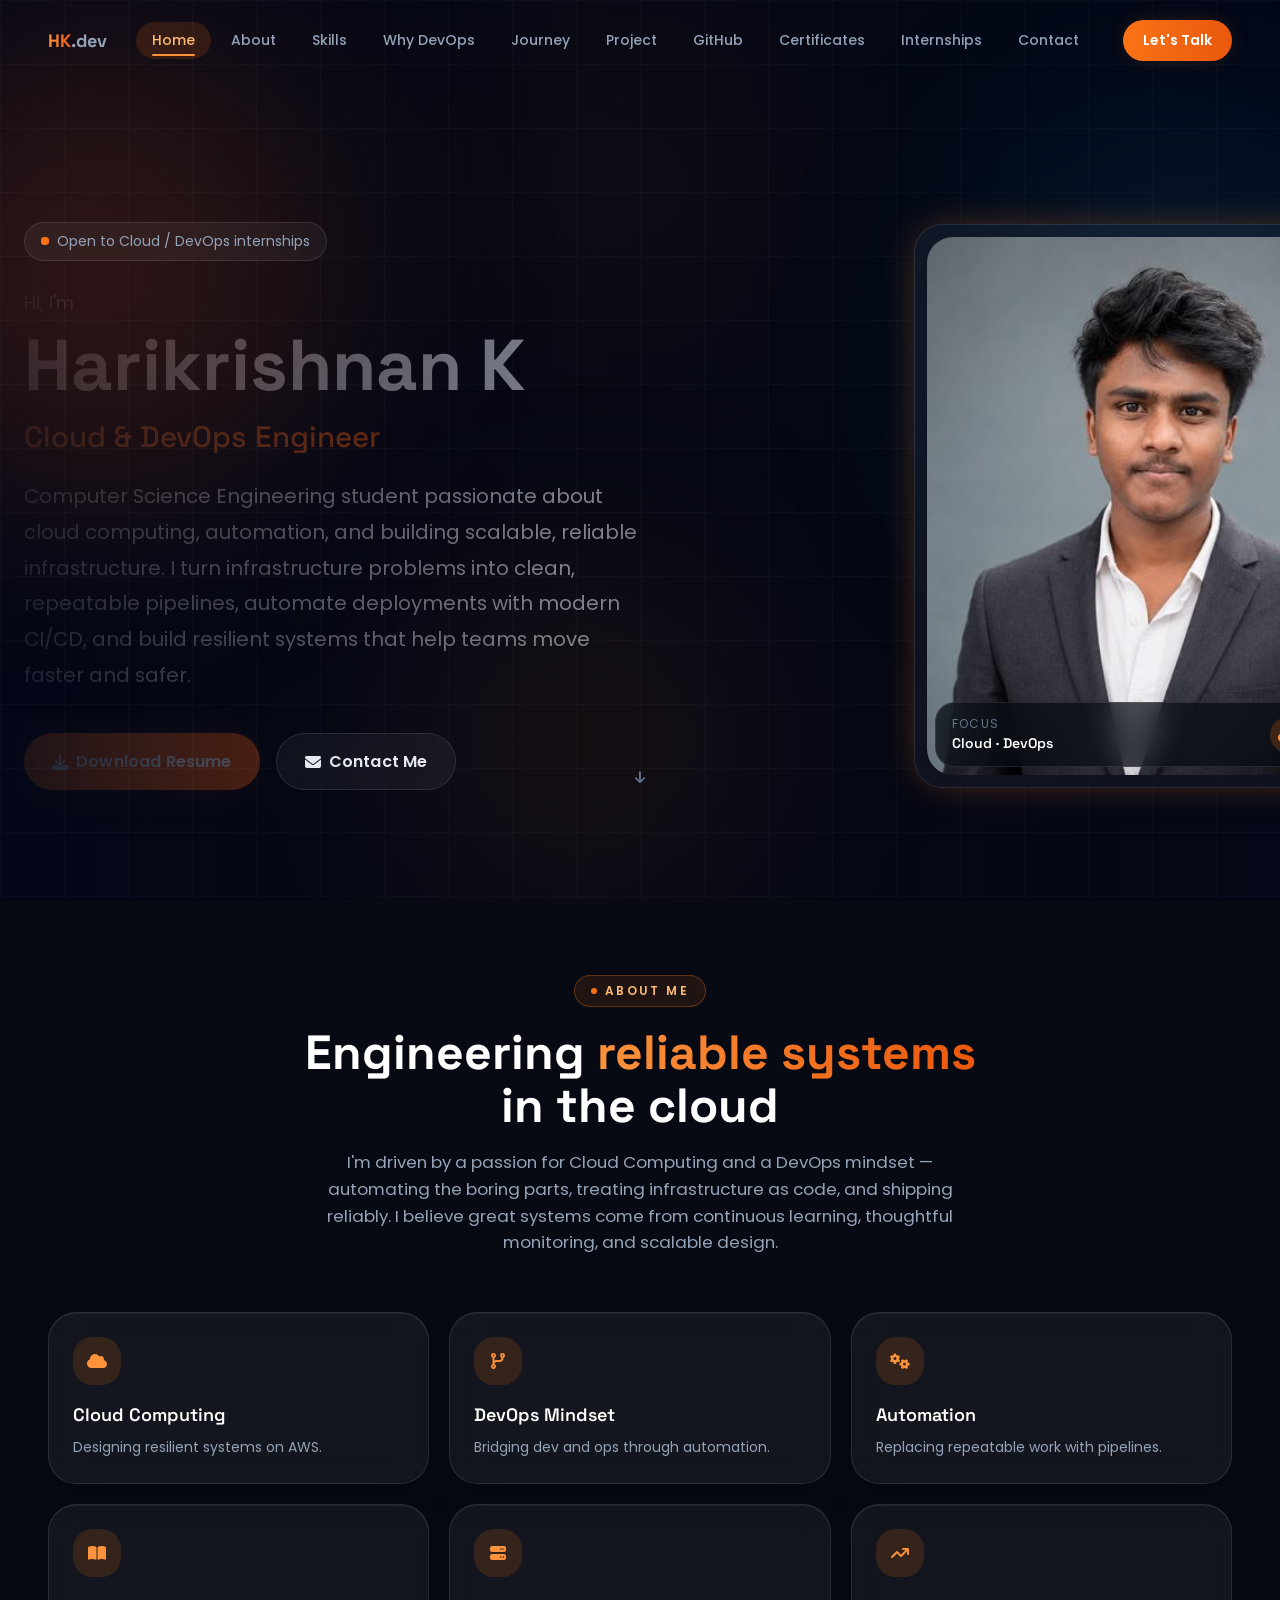
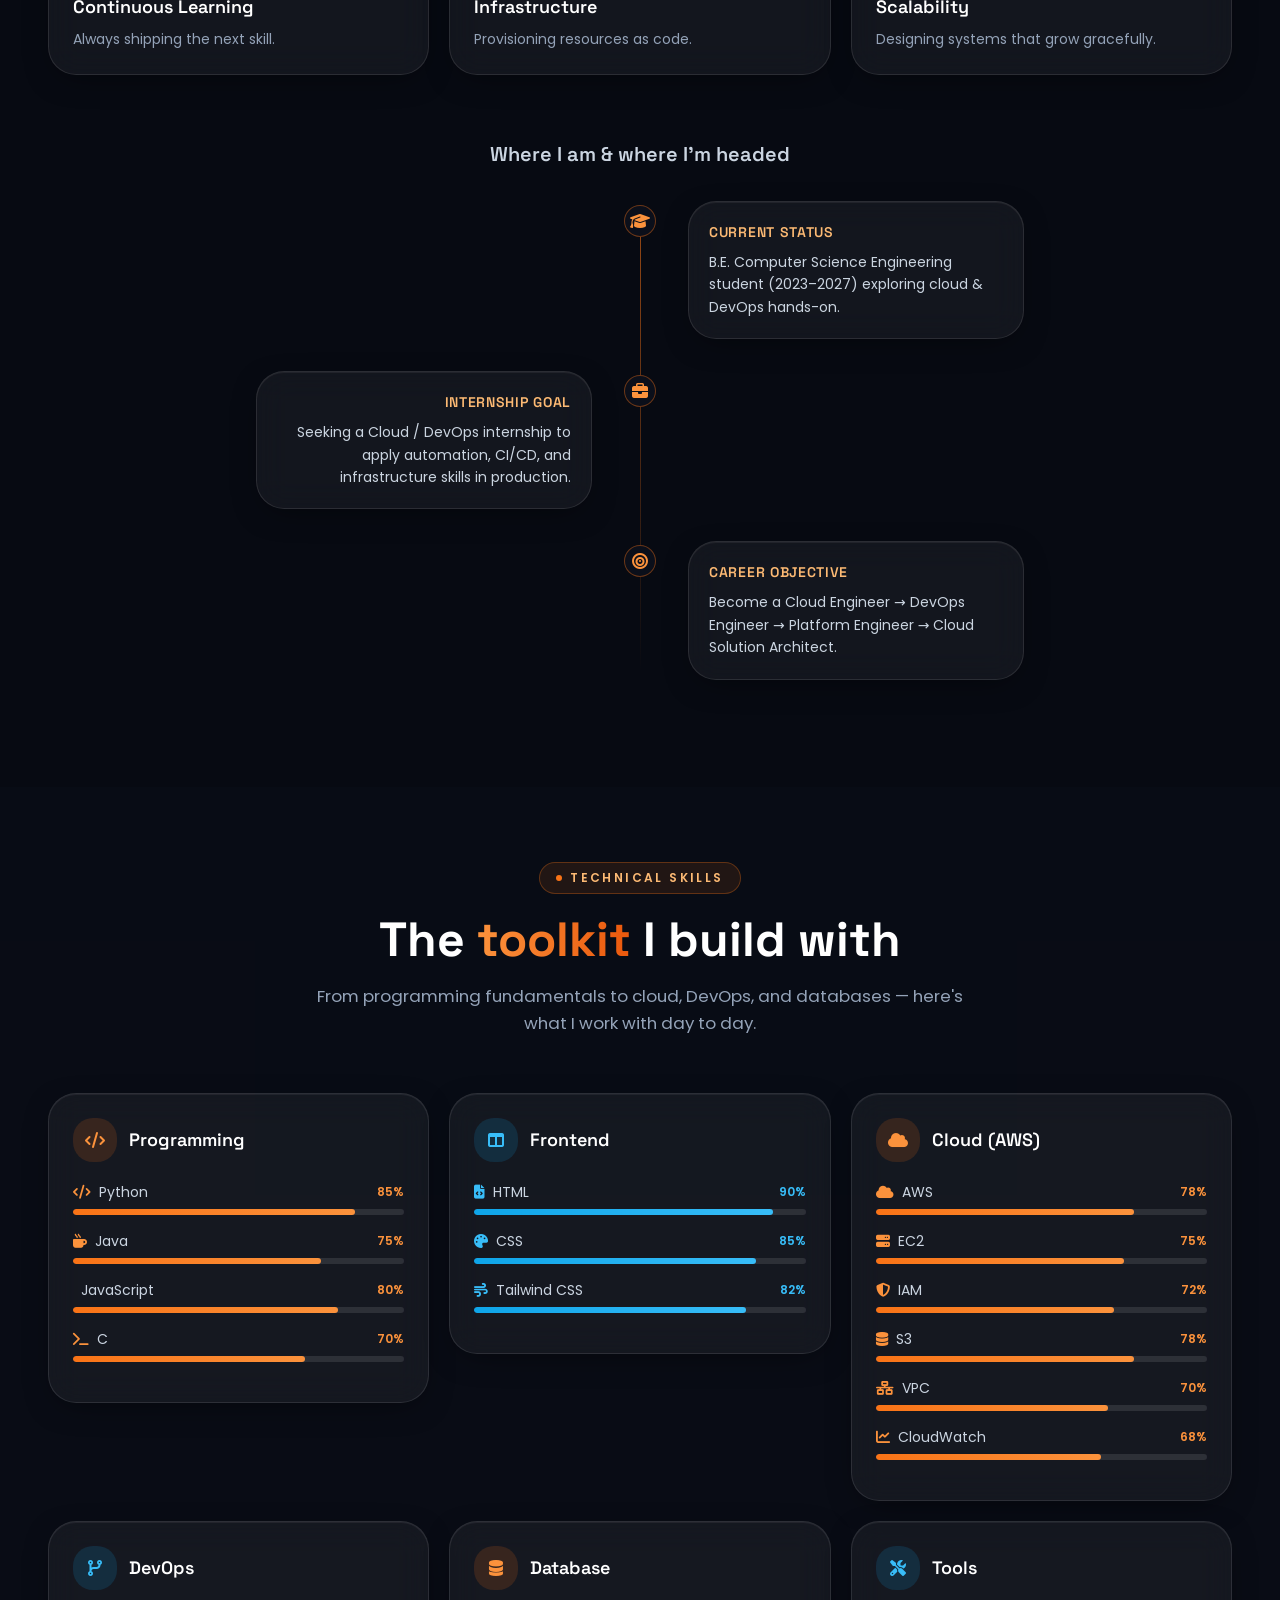
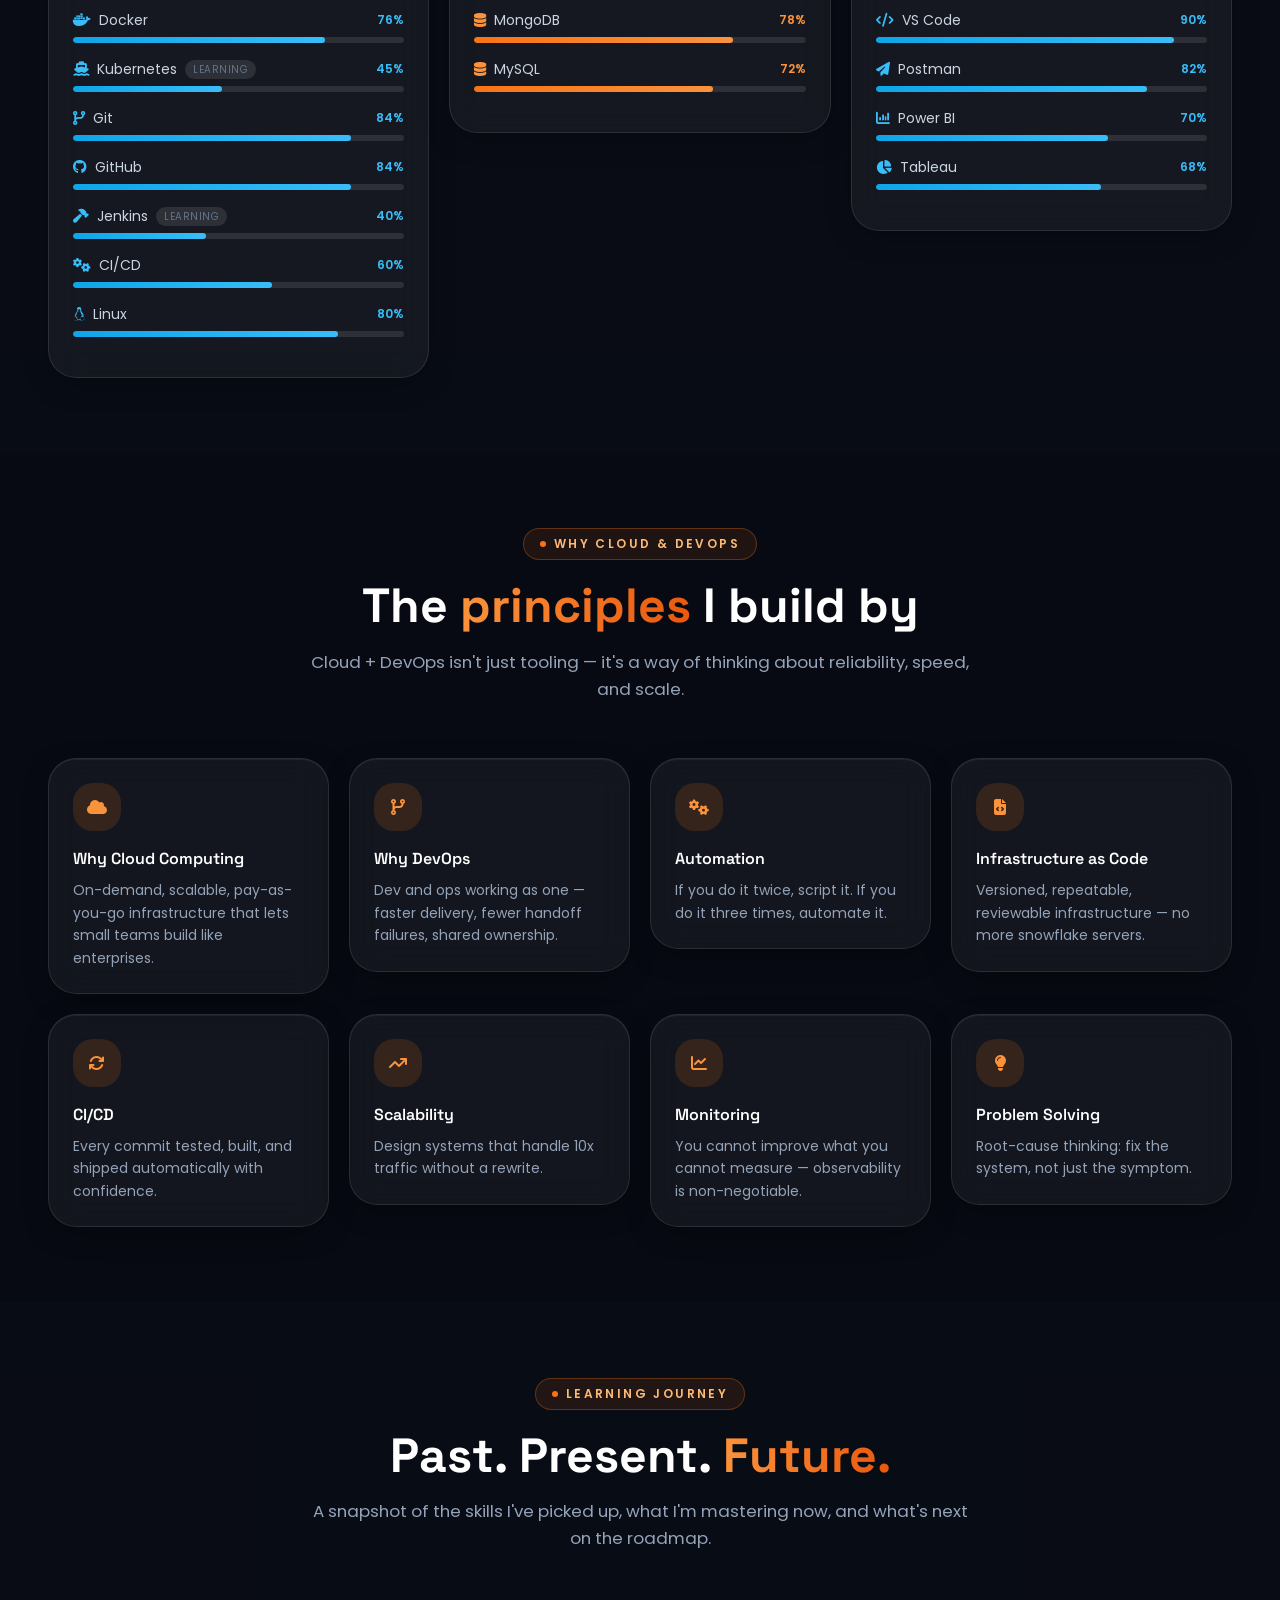
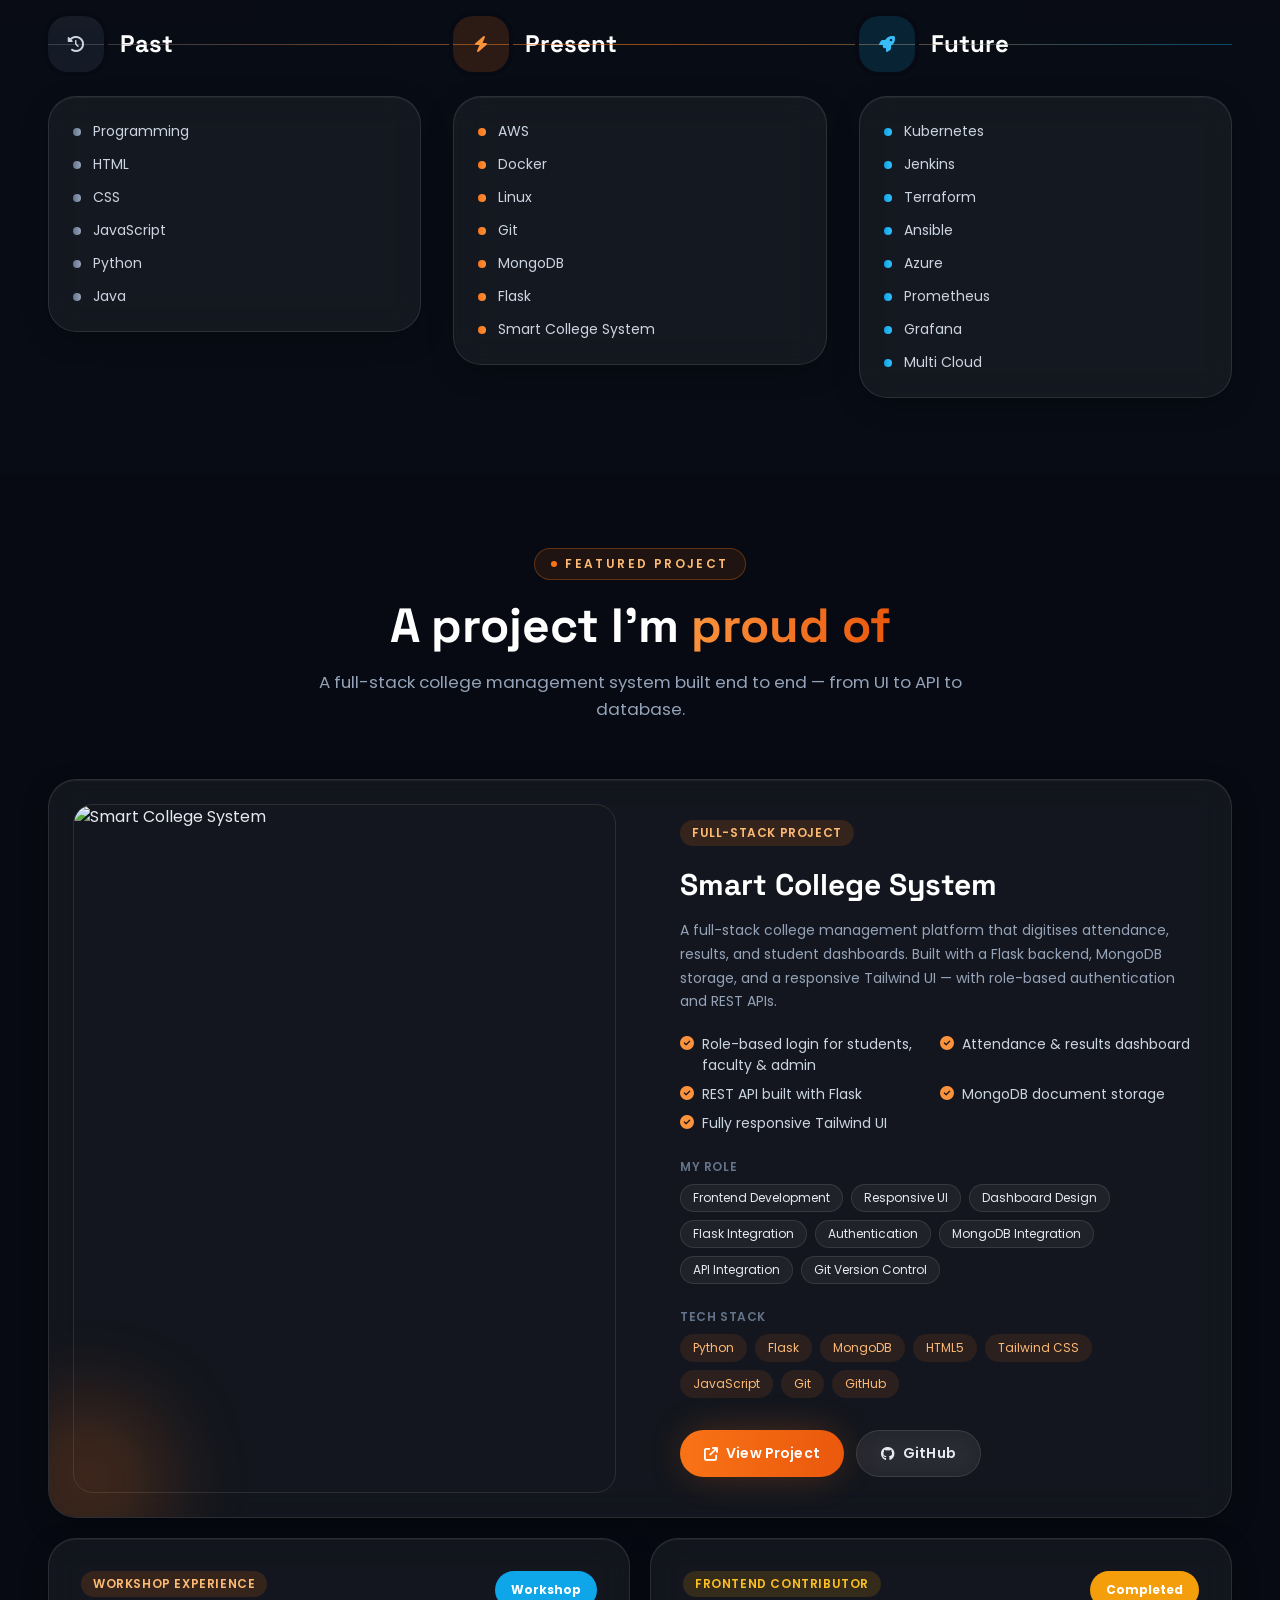
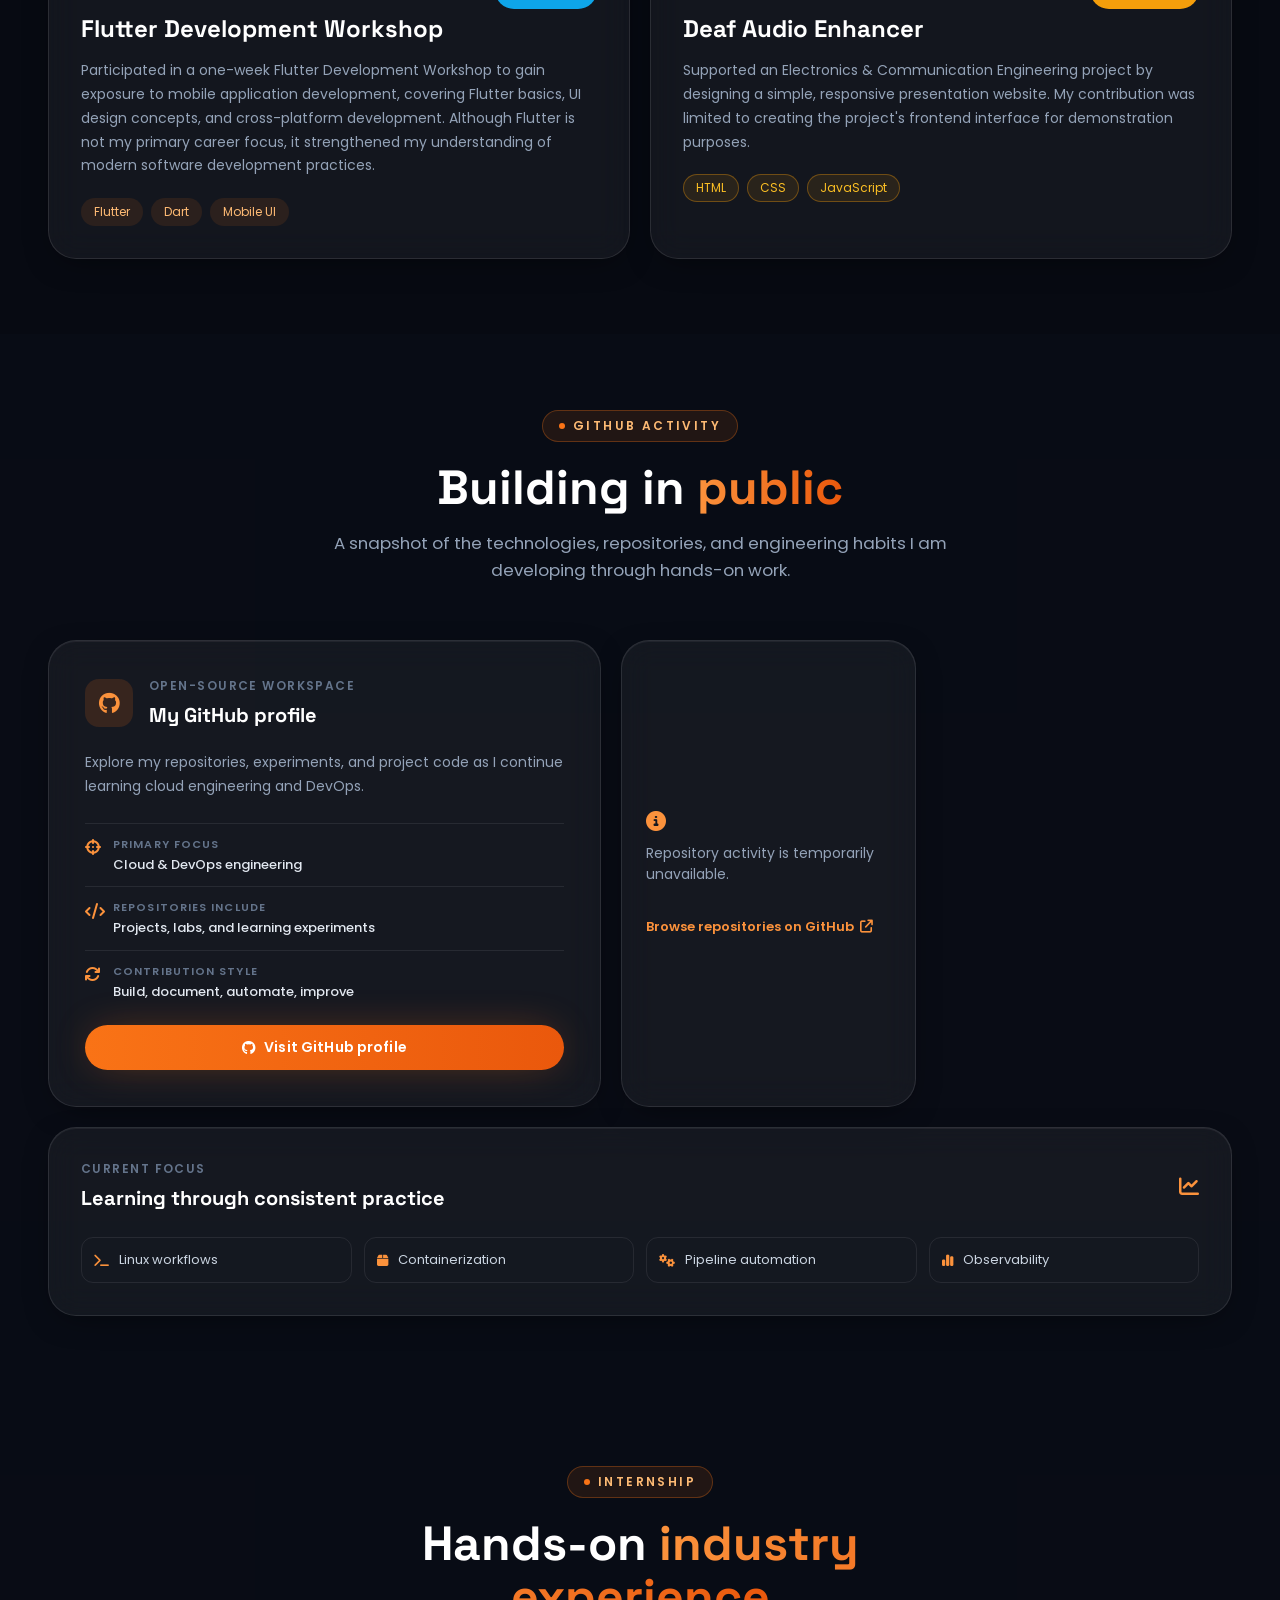
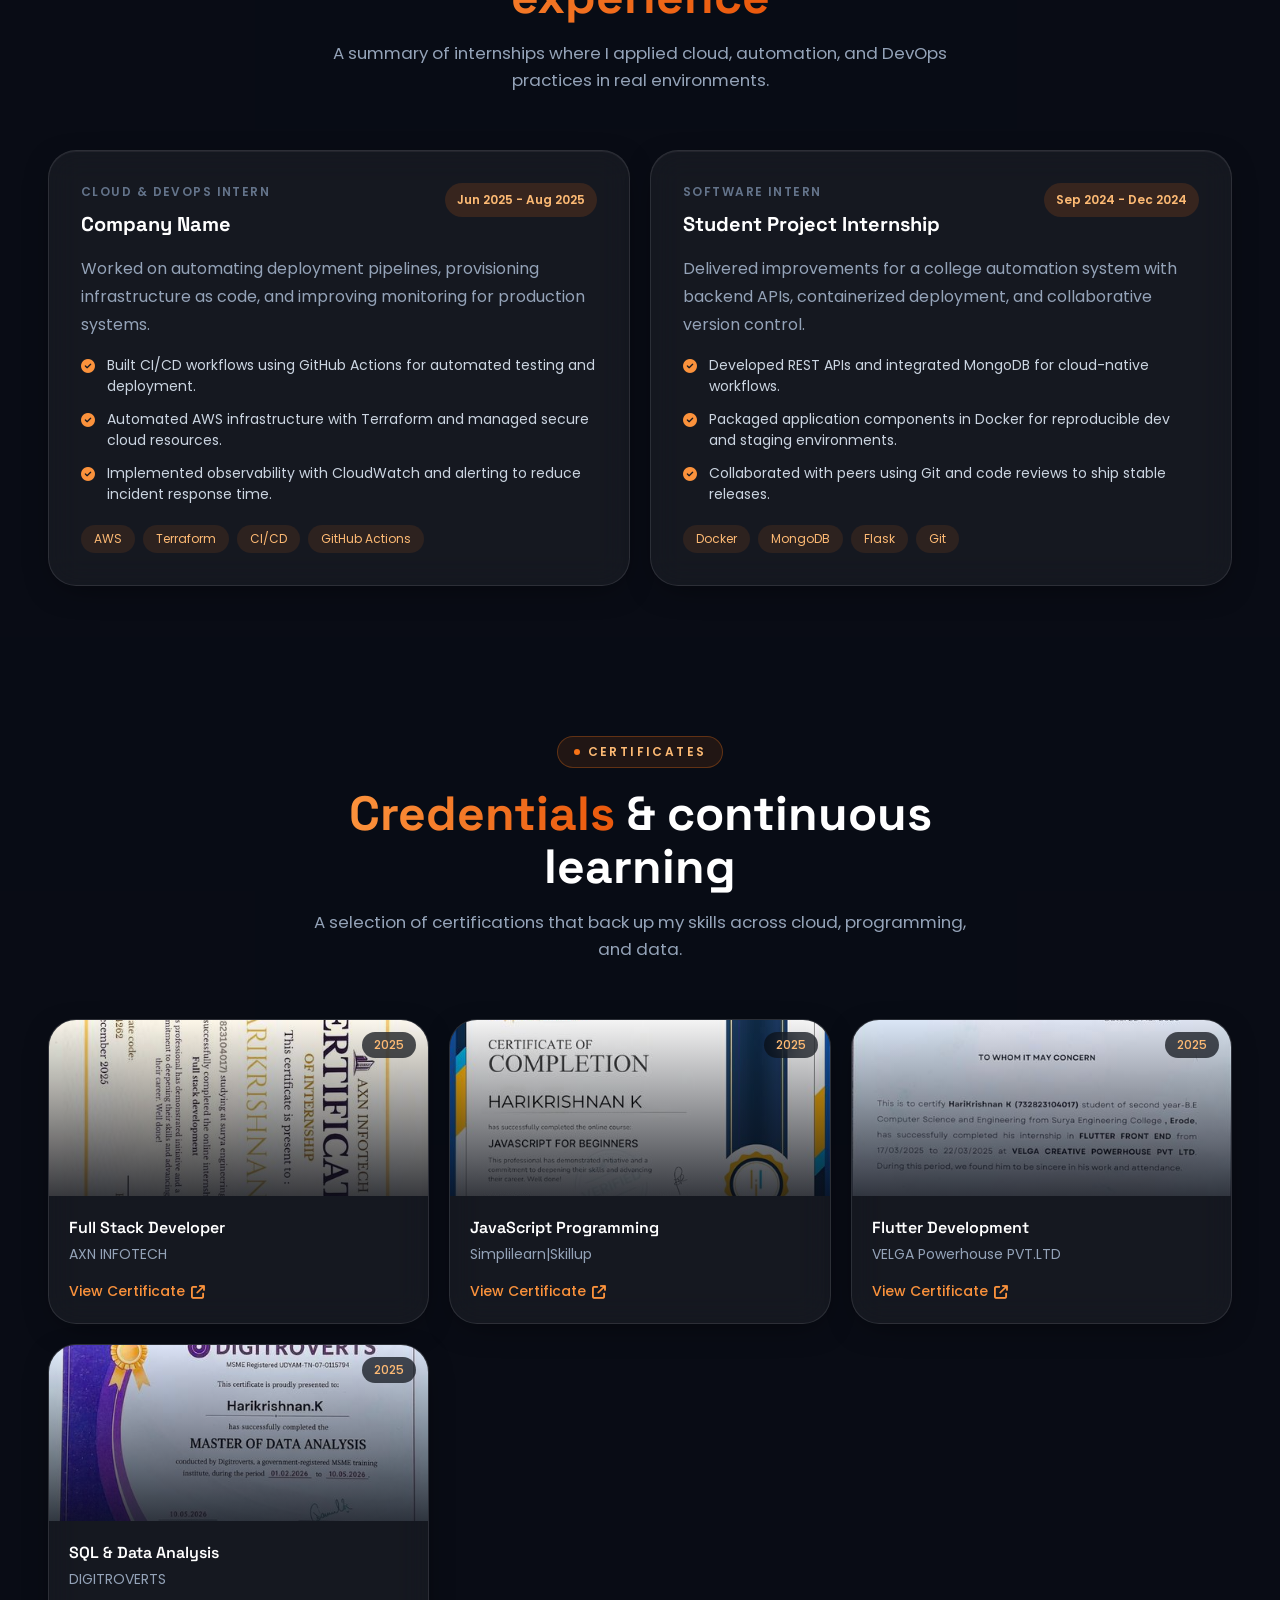
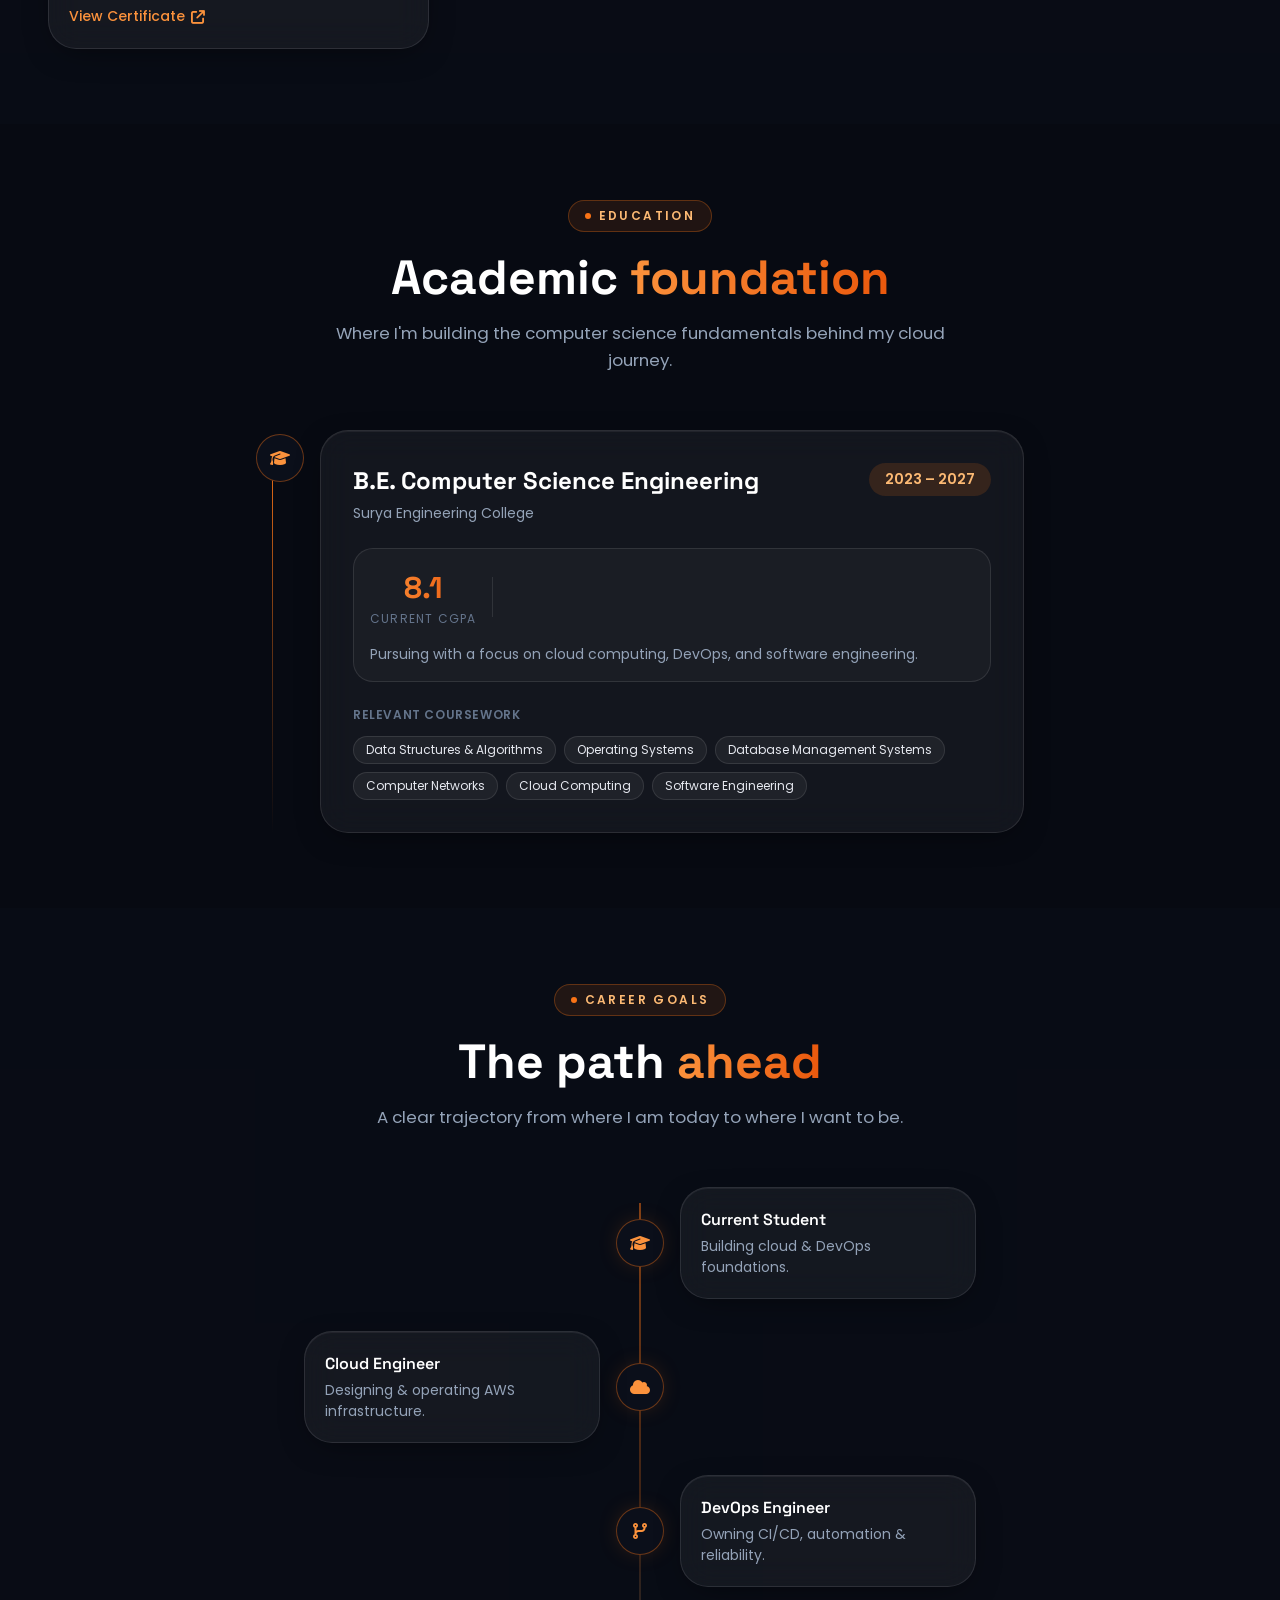
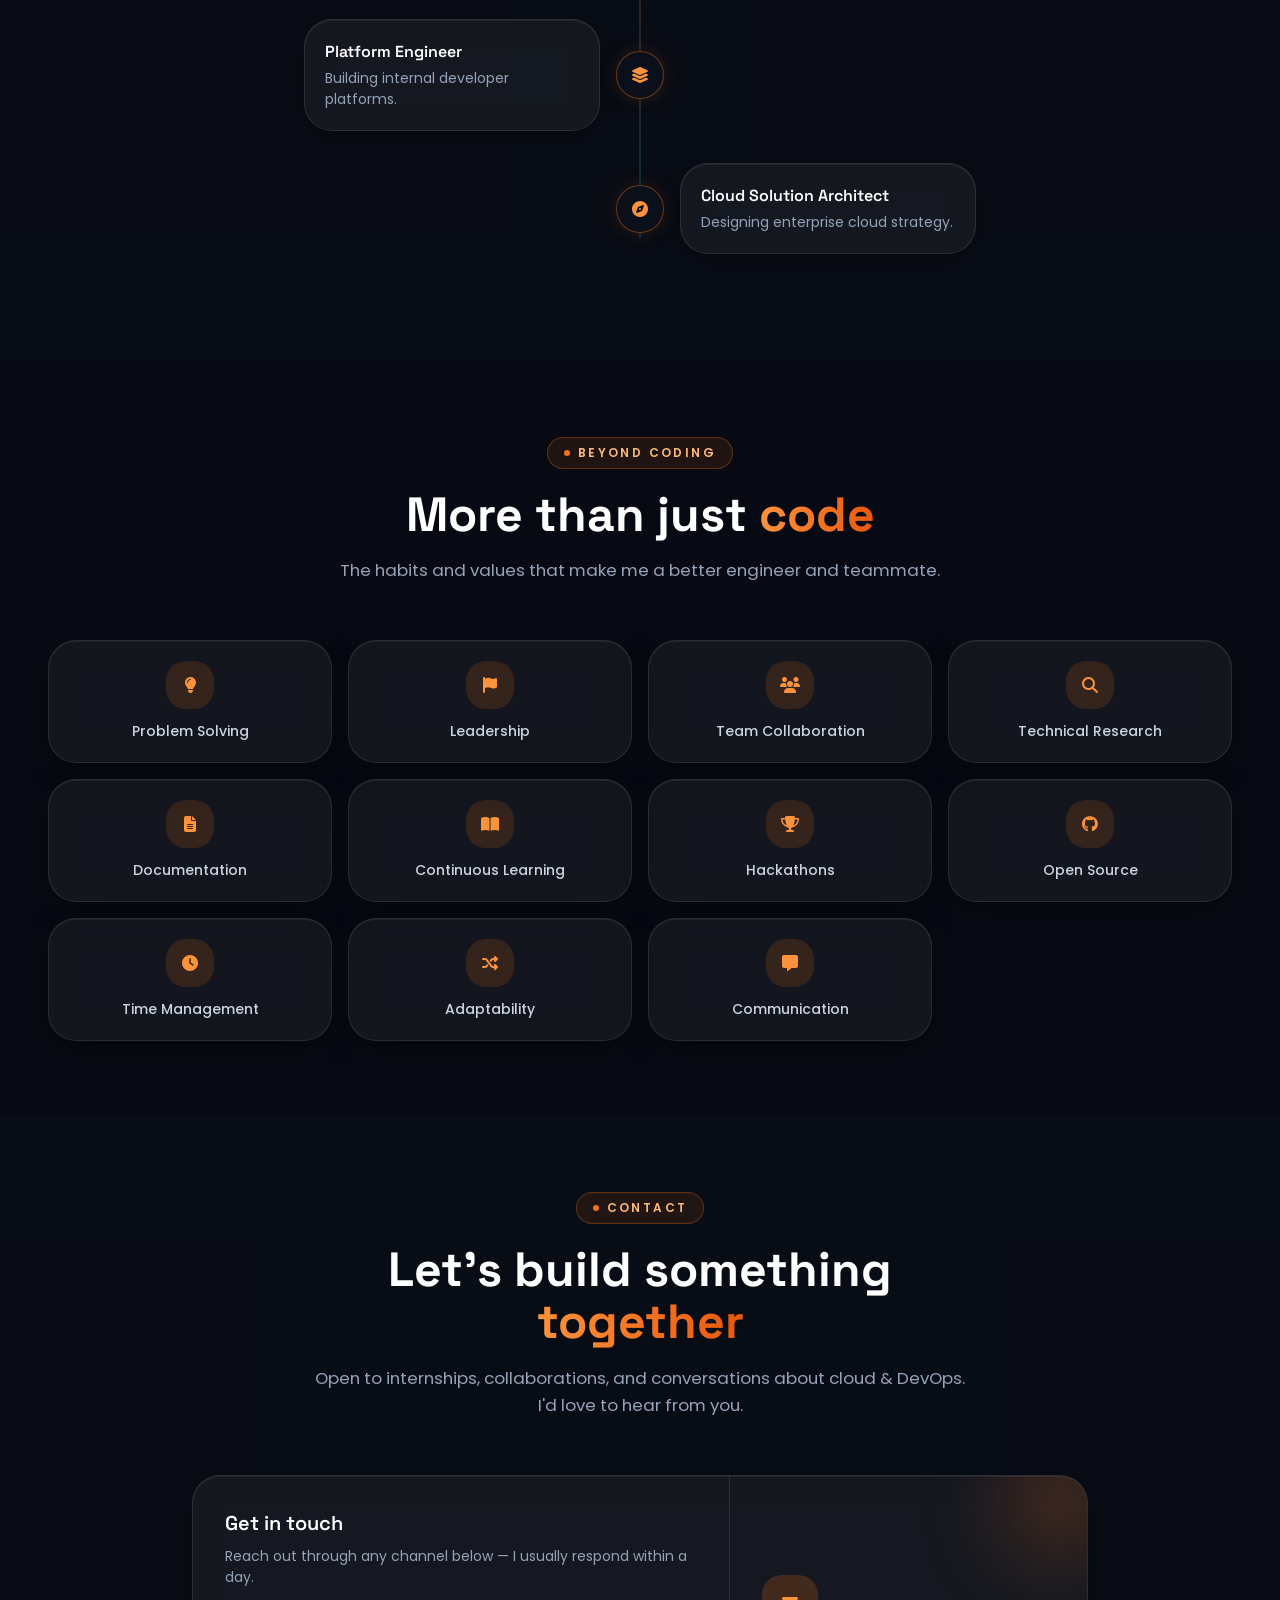
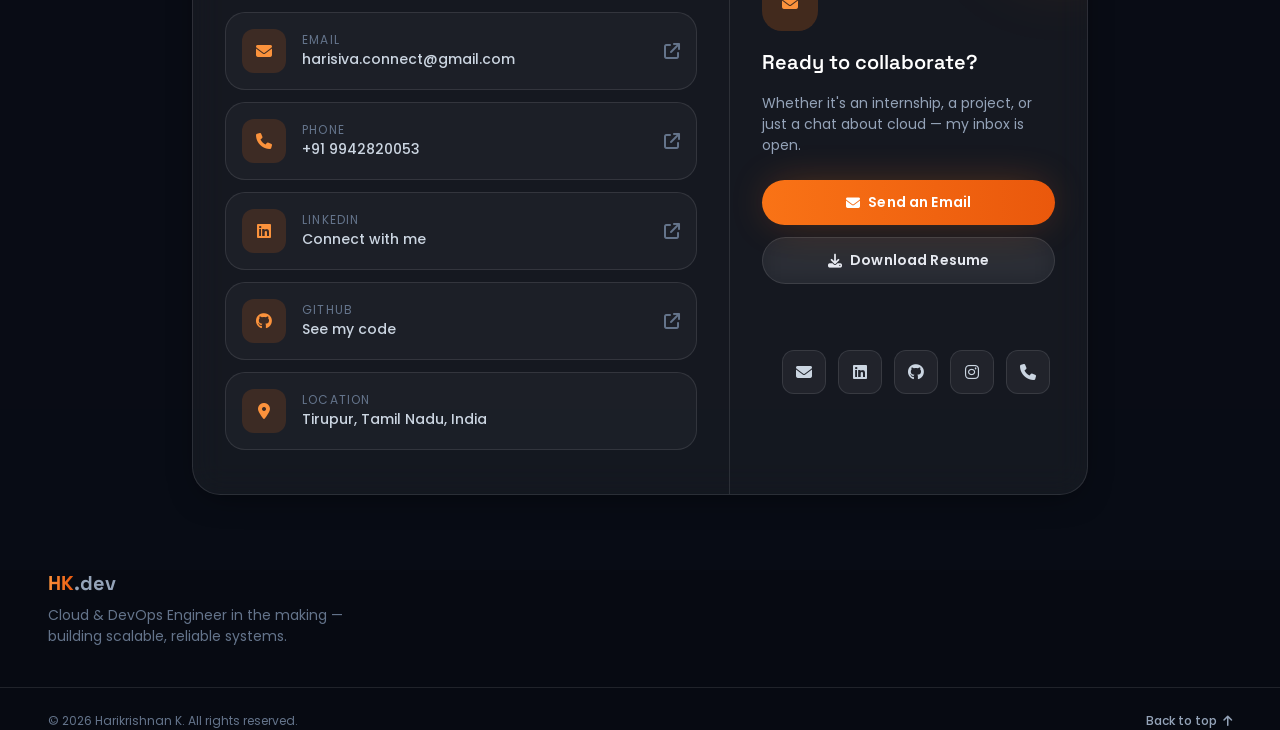
==== commit a4016faf: "new pdf" ====
--- a/index.html
+++ b/index.html
@@ -118,7 +118,7 @@
               Computer Science Engineering student passionate about cloud computing, automation, and building scalable, reliable infrastructure. I turn infrastructure problems into clean, repeatable pipelines, automate deployments with modern CI/CD, and build resilient systems that help teams move faster and safer.
             </p>
             <div class="hero-btns reveal reveal-d-3">
-              <a class="btn btn-primary" href="hari(DevOp’s & Cloud ).pdf" download>
+              <a class="btn btn-primary" href="Harikrishnan_K full.doc" download>
                 <i class="fa-solid fa-download"></i> Download Resume
               </a>
               <button class="btn btn-ghost" data-scroll="contact">
@@ -1224,7 +1224,7 @@
                   <a class="btn btn-primary" href="mailto:harisiva.connect@gmail.com">
                     <i class="fa-solid fa-envelope"></i> Send an Email
                   </a>
-                  <a class="btn btn-ghost" href="hari(DevOp’s & Cloud ).pdf" download>
+                  <a class="btn btn-ghost" href="Harikrishnan_K full.doc" download>
                     <i class="fa-solid fa-download"></i> Download Resume
                   </a>
                 </div>
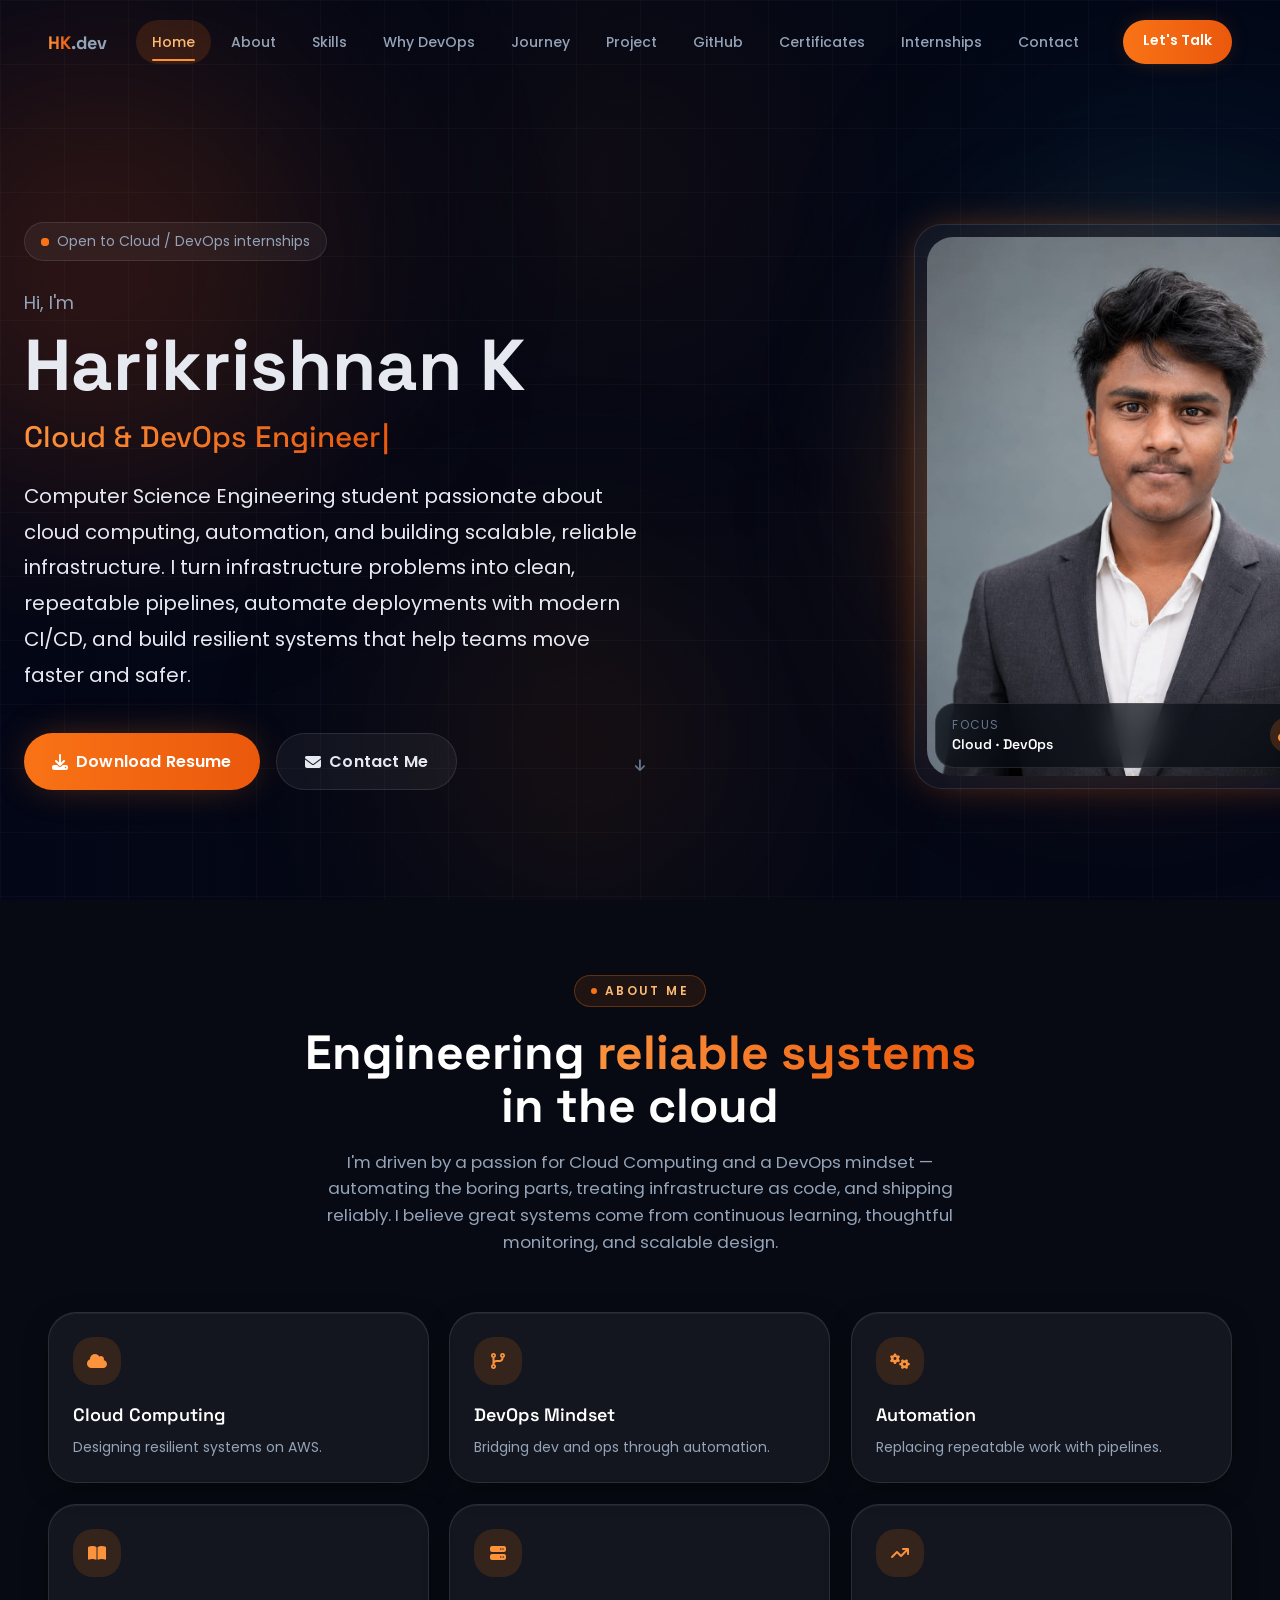
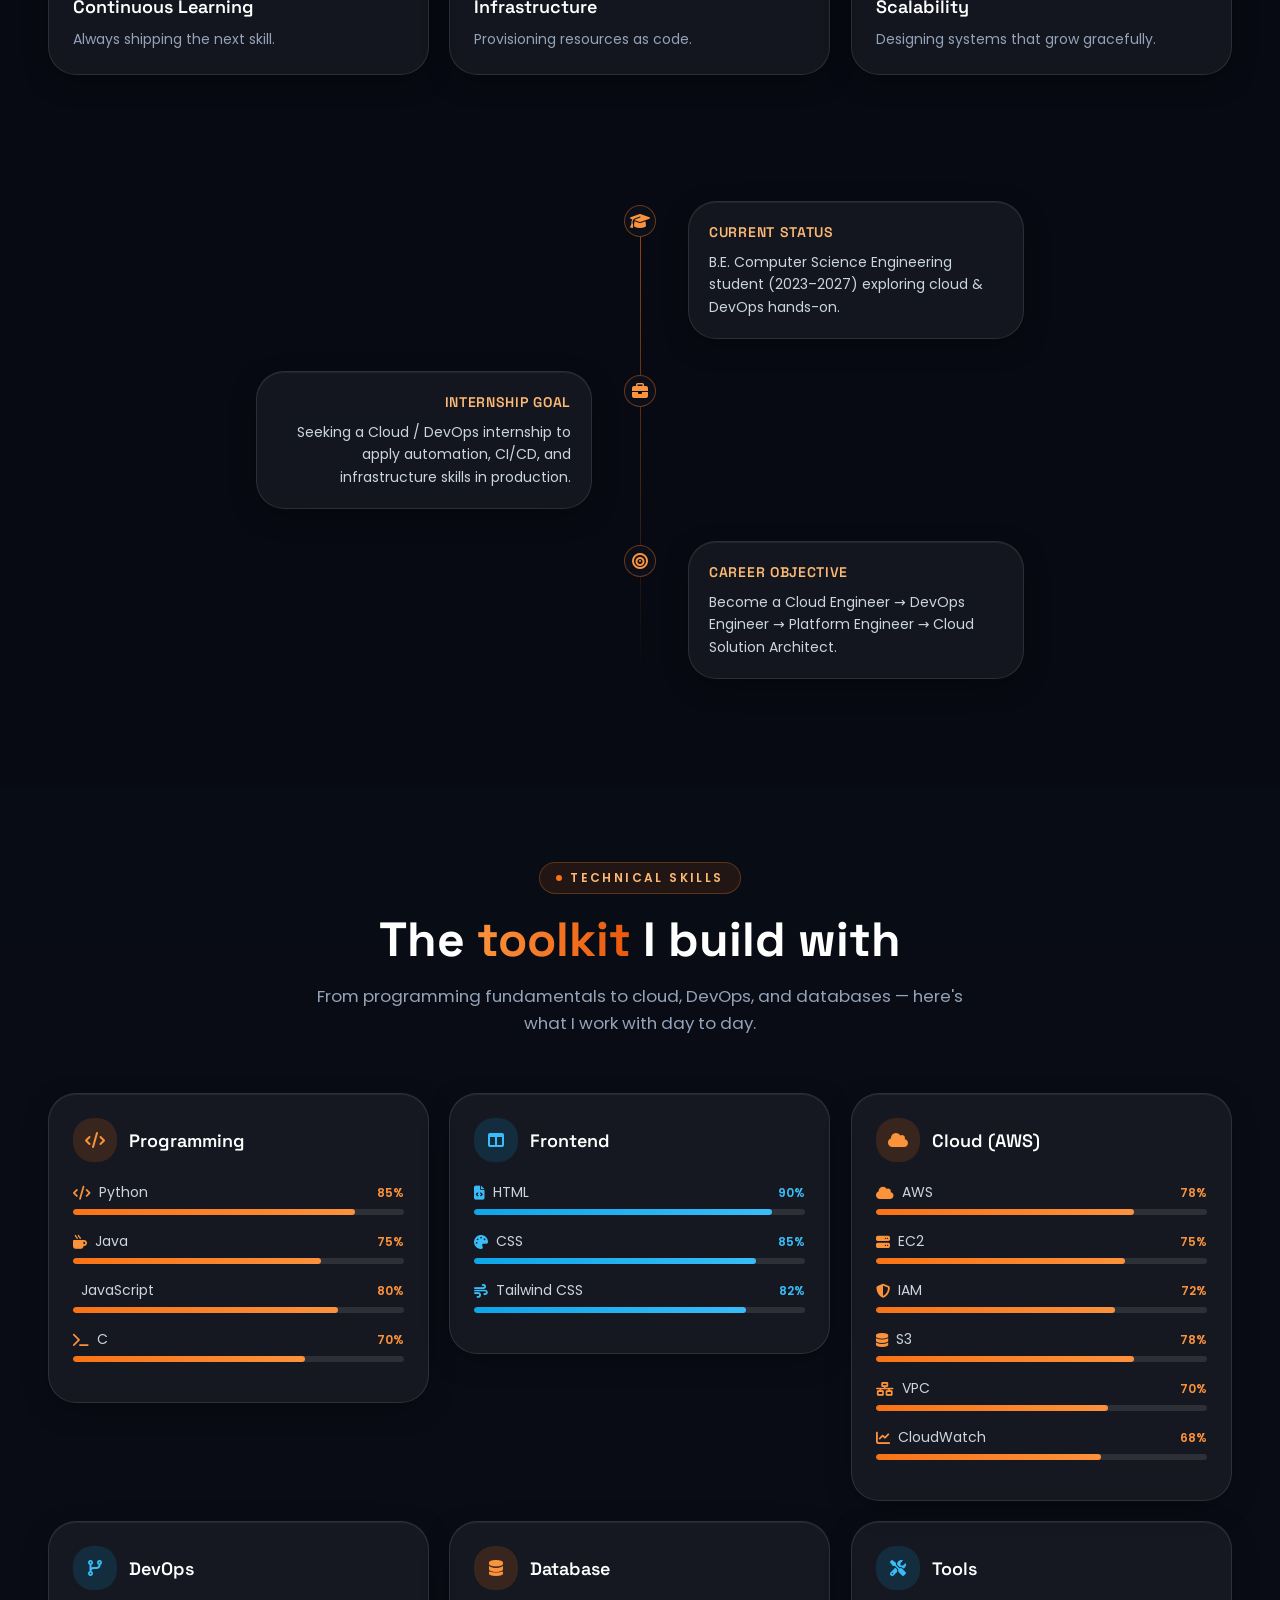
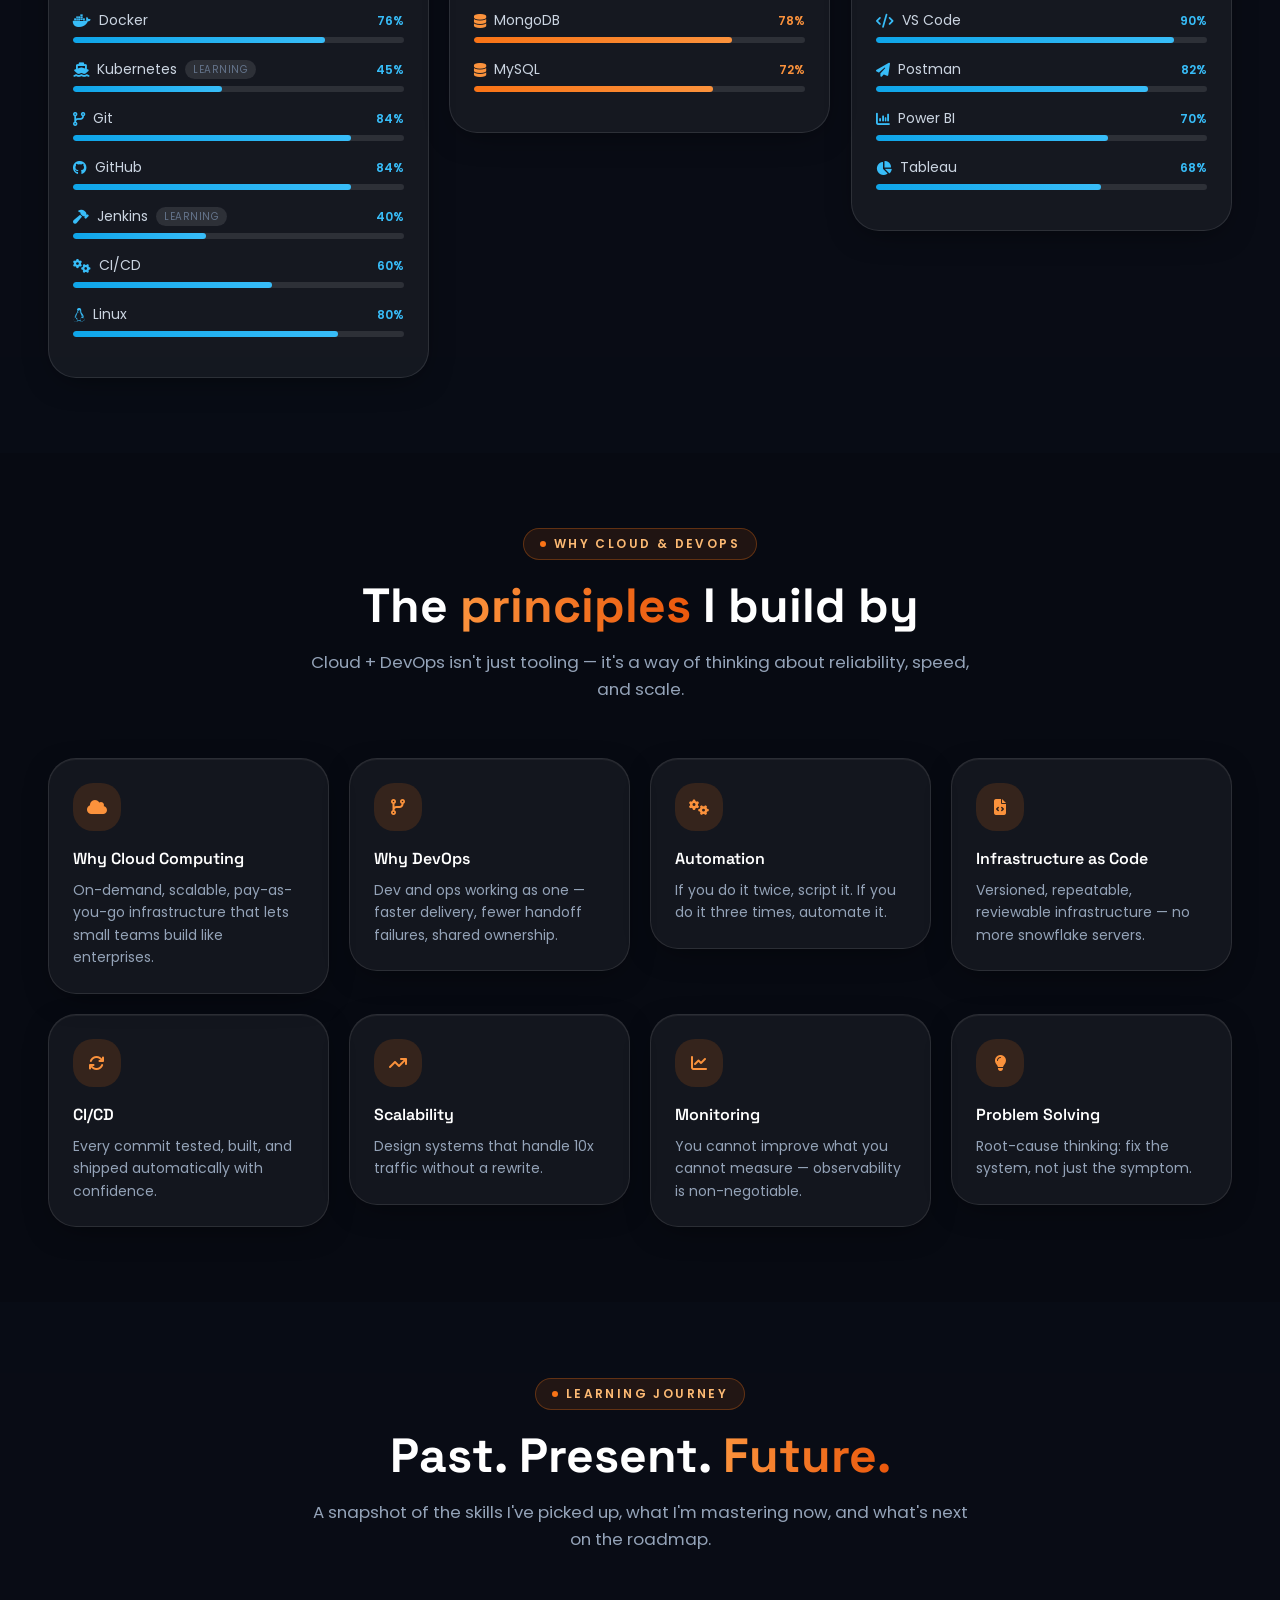
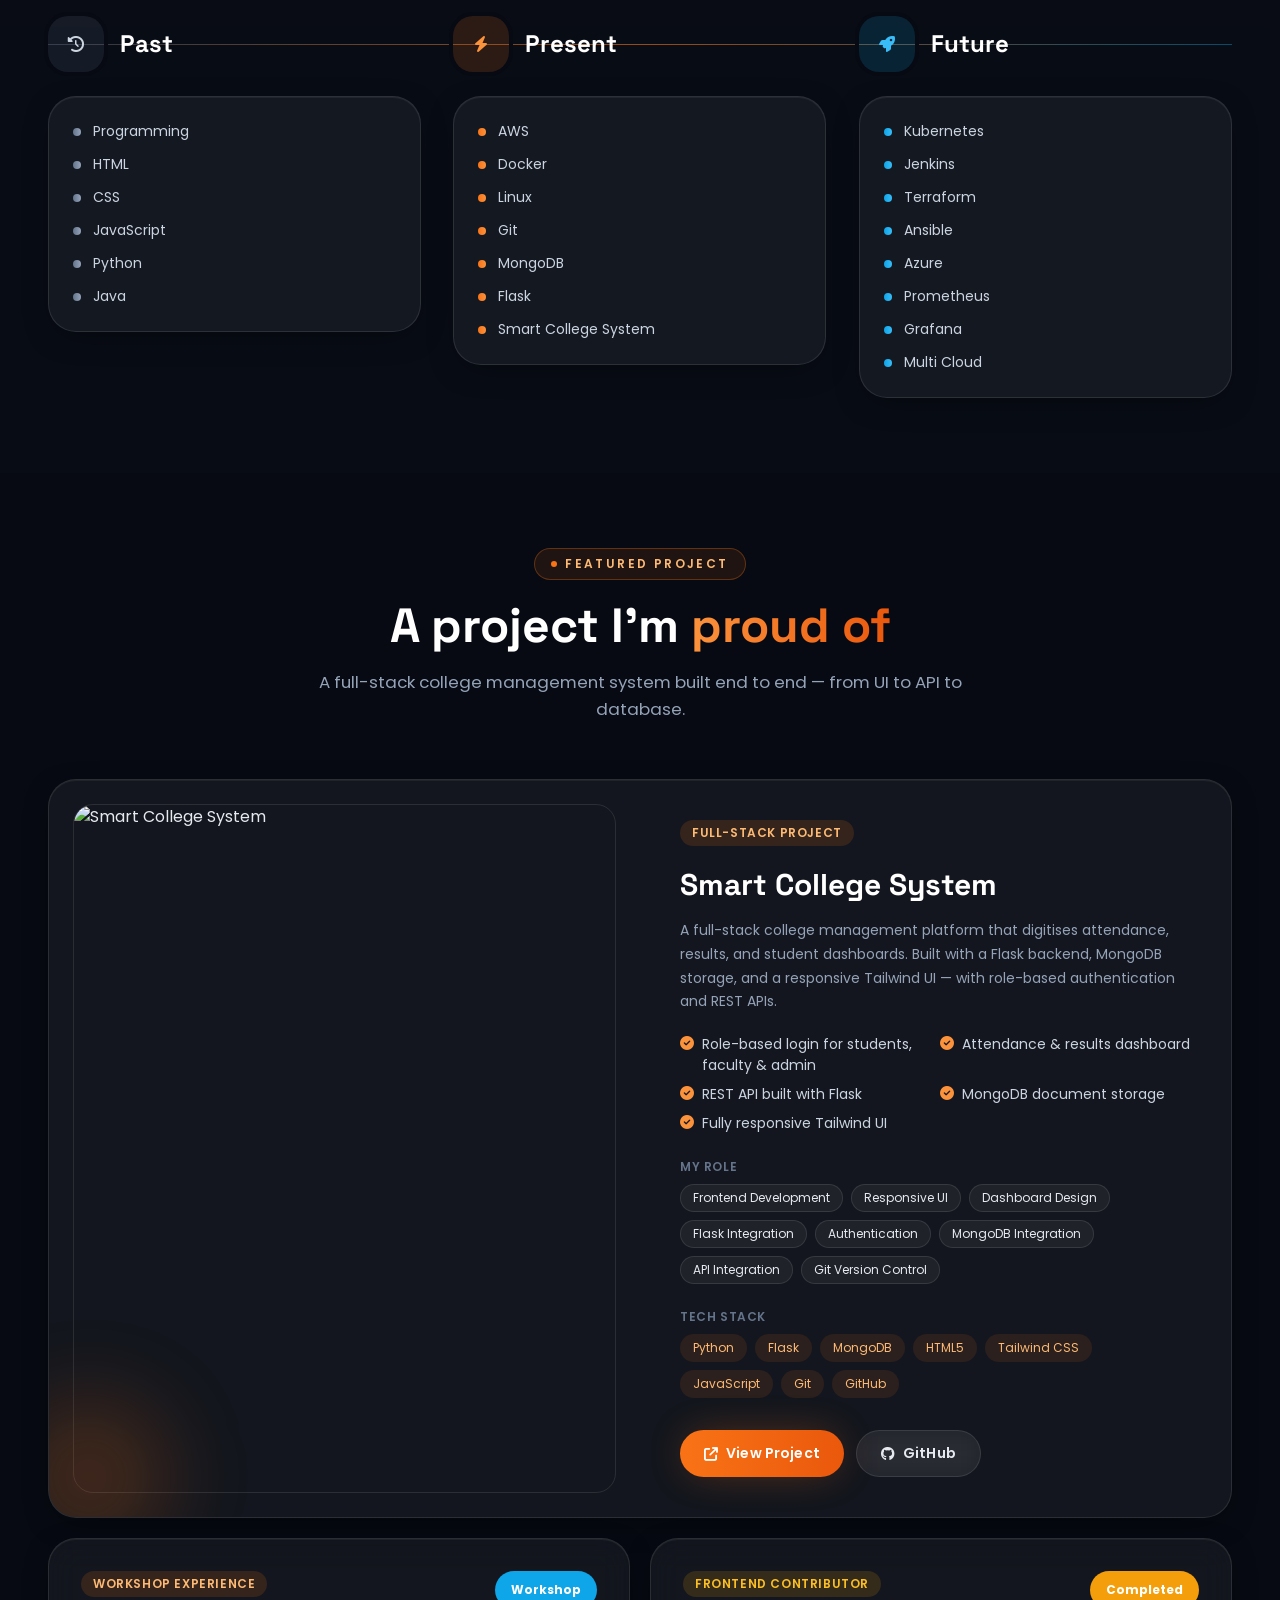
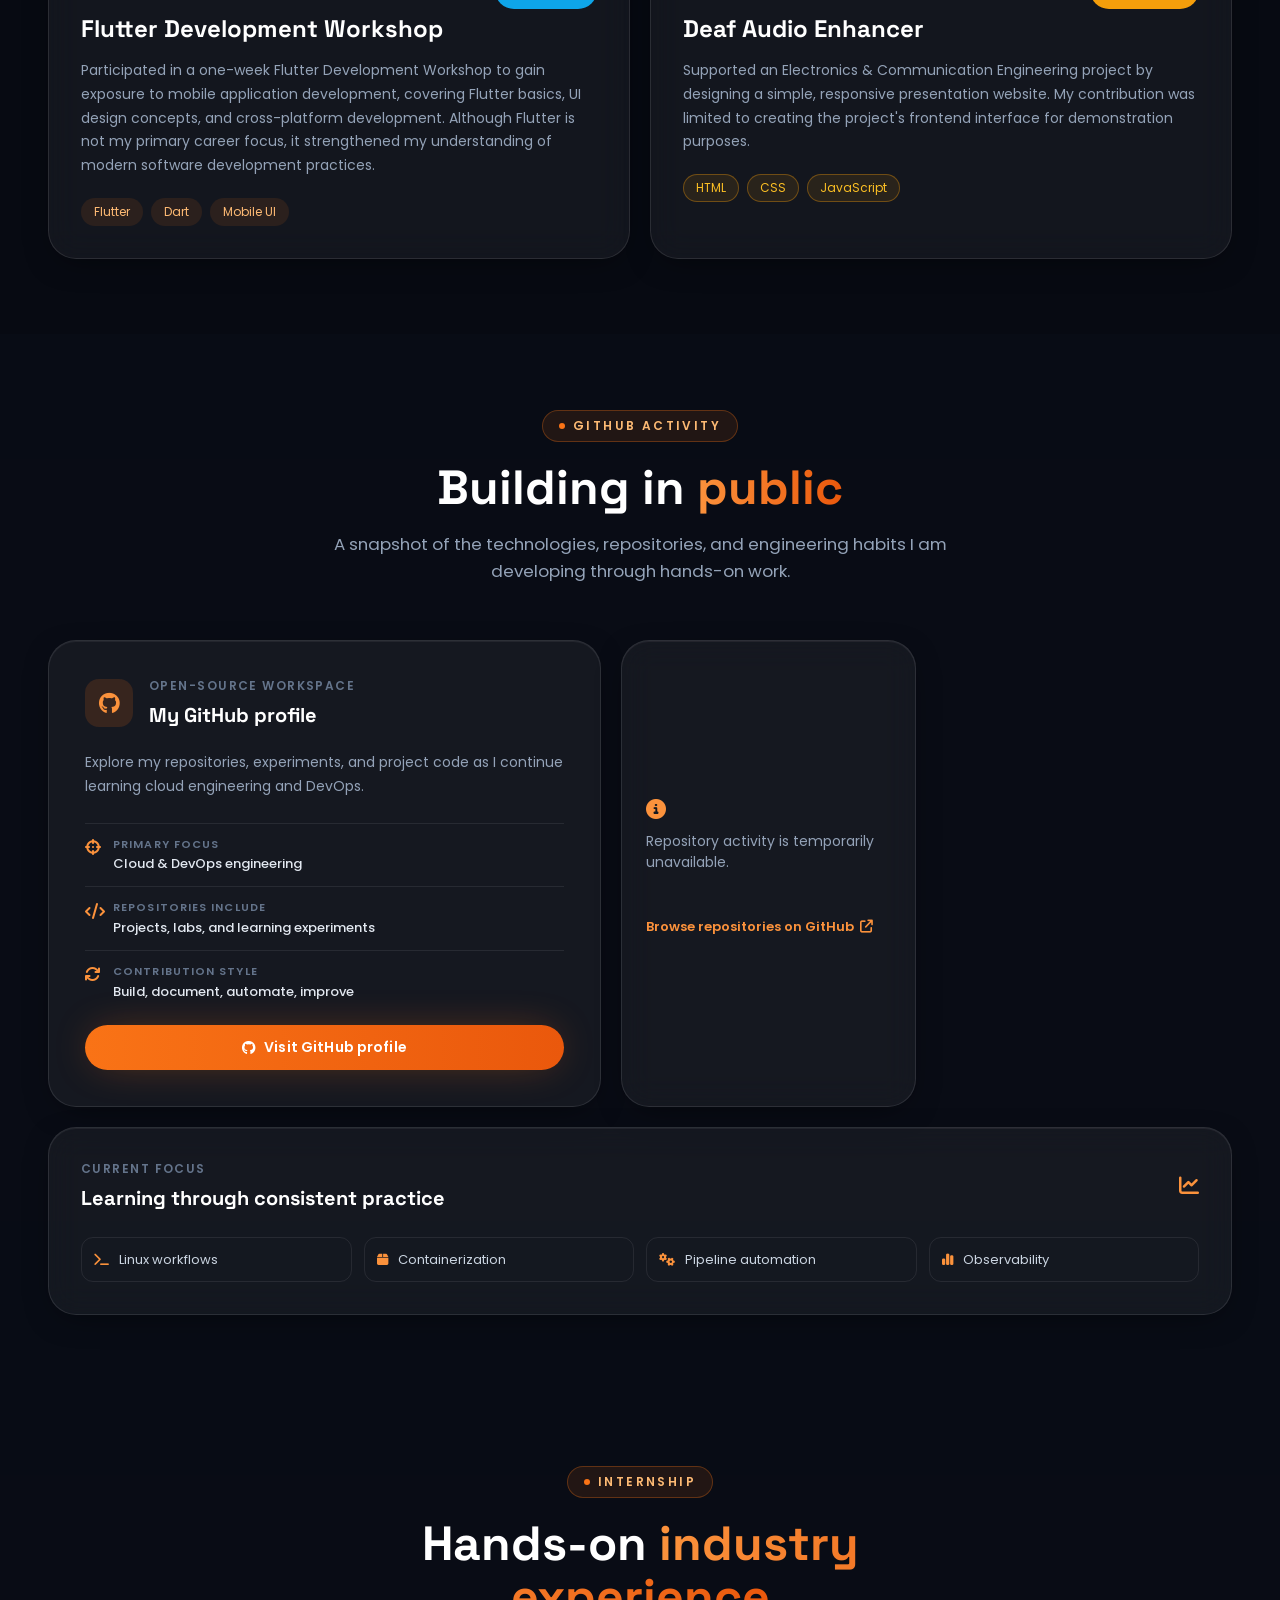
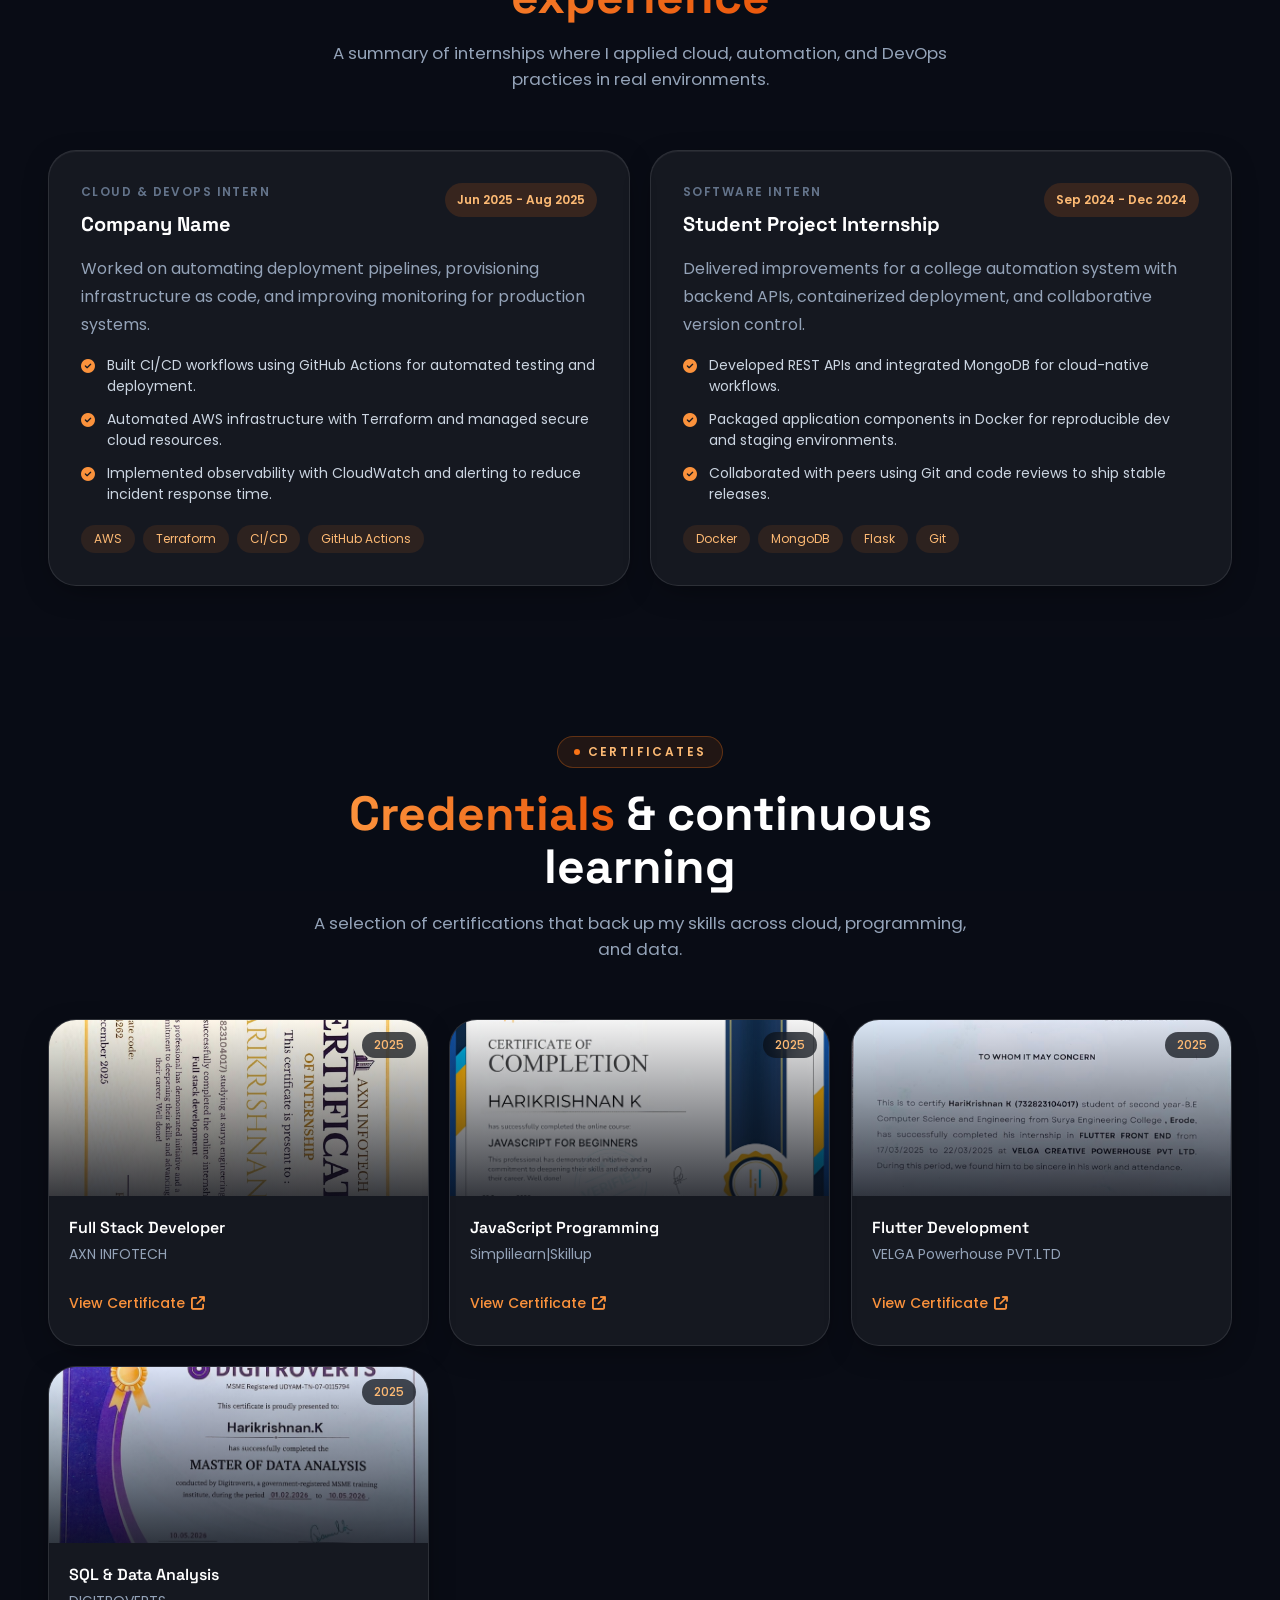
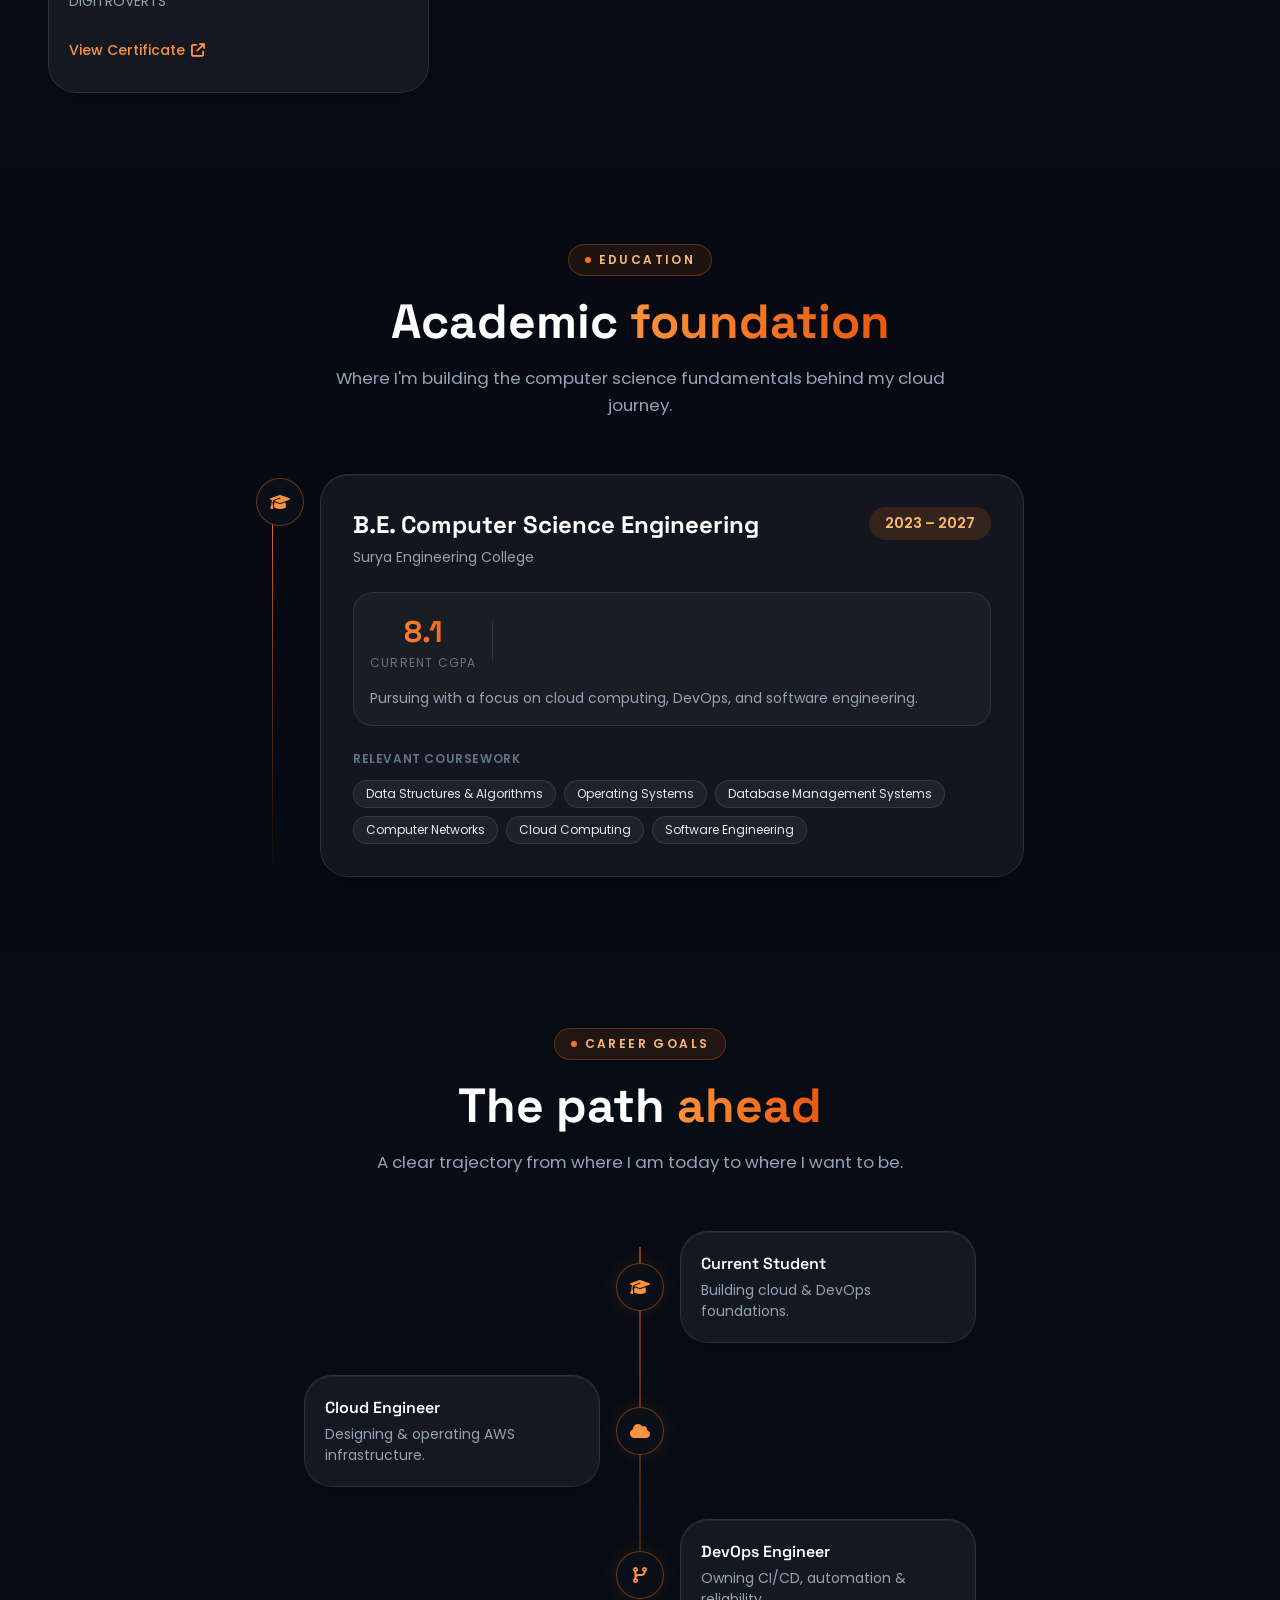
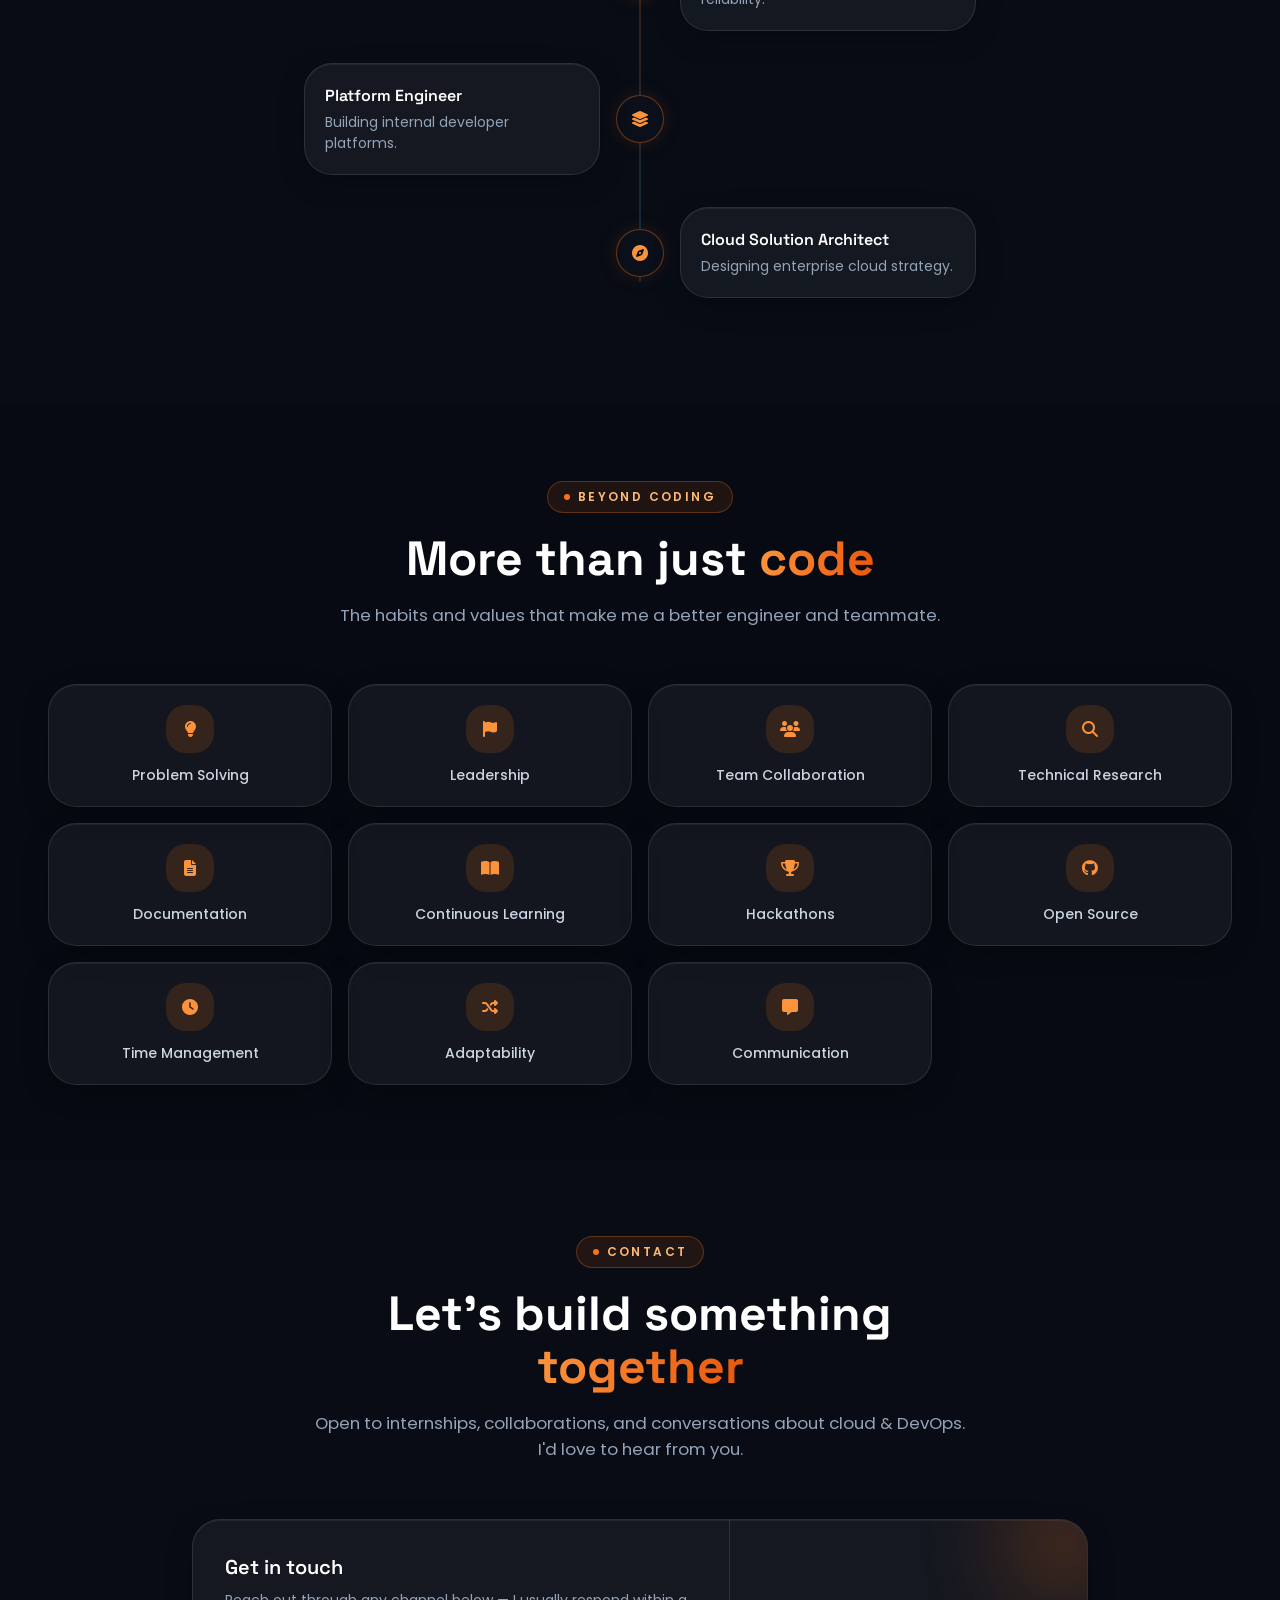
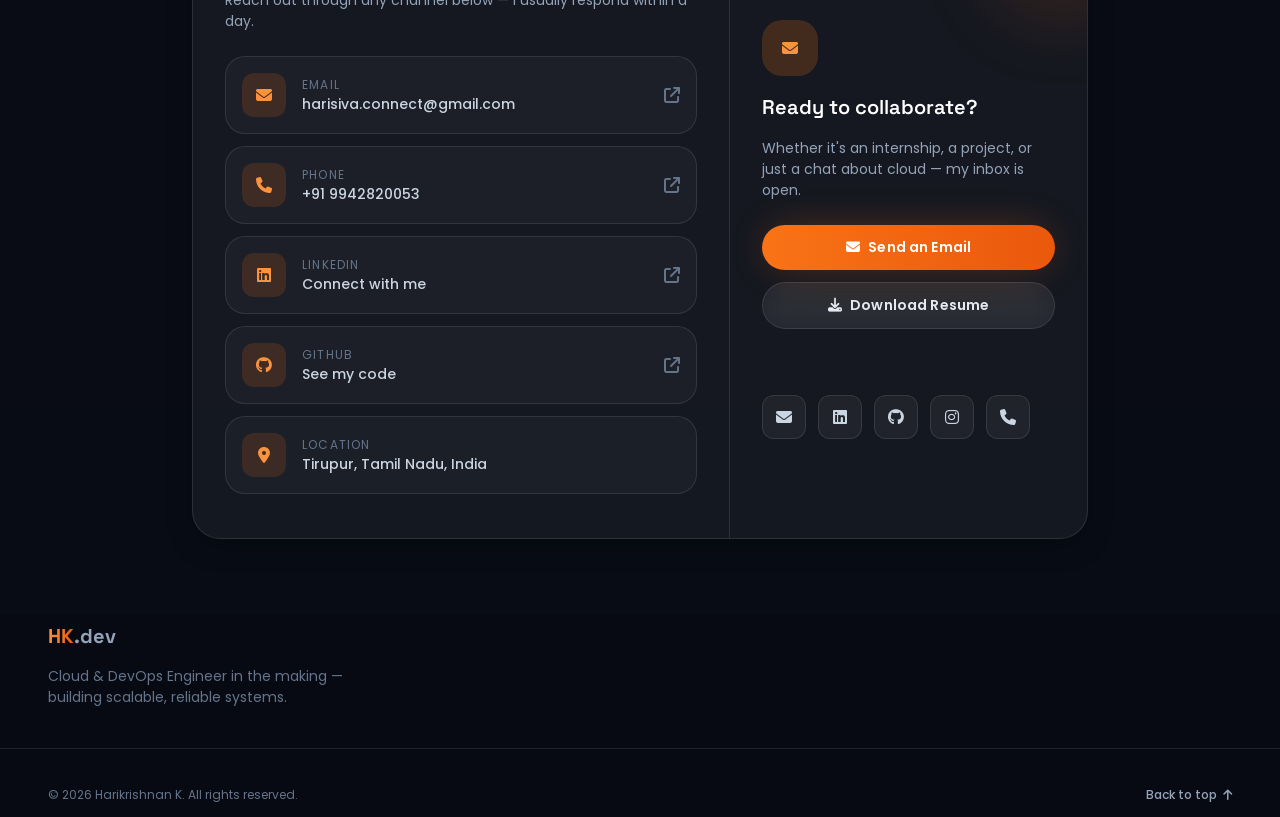
==== commit 37236705: "Updated project files" ====
--- a/index.html
+++ b/index.html
@@ -69,13 +69,13 @@
         <button class="nav-cta" data-scroll="contact">Let's Talk</button>
 
         <!-- Mobile hamburger -->
-        <button class="nav-toggle" id="nav-toggle" aria-label="Toggle menu" aria-expanded="false" aria-controls="nav-mobile">
-          <i class="fa-solid fa-bars" id="nav-icon"></i>
+        <button class="nav-toggle" id="nav-toggle" aria-label="Open navigation menu" aria-expanded="false" aria-controls="nav-mobile">
+          <i class="fa-solid fa-bars" id="nav-icon" aria-hidden="true"></i>
         </button>
       </nav>
 
       <!-- Mobile dropdown -->
-      <div class="nav-mobile container-x" id="nav-mobile" aria-hidden="true">
+      <div class="nav-mobile container-x" id="nav-mobile" aria-hidden="true" inert>
         <ul style="padding-bottom:1.5rem;padding-top:0.5rem">
           <li><button data-scroll="hero" data-nav="hero">Home</button></li>
           <li><button data-scroll="about" data-nav="about">About</button></li>
@@ -118,7 +118,7 @@
               Computer Science Engineering student passionate about cloud computing, automation, and building scalable, reliable infrastructure. I turn infrastructure problems into clean, repeatable pipelines, automate deployments with modern CI/CD, and build resilient systems that help teams move faster and safer.
             </p>
             <div class="hero-btns reveal reveal-d-3">
-              <a class="btn btn-primary" href="Harikrishnan_K full.doc" download>
+              <a class="btn btn-primary" href="Harikrishnan_K full.doc" download="Harikrishnan-K-Resume.doc">
                 <i class="fa-solid fa-download"></i> Download Resume
               </a>
               <button class="btn btn-ghost" data-scroll="contact">
@@ -134,13 +134,7 @@
               <div class="glass">
                 <img
                   class="zoom-img"
-                  src="images/responsive/hero-photo-800w.jpg"
-                  srcset="
-                    images/responsive/hero-photo-480w.jpg 480w,
-                    images/responsive/hero-photo-800w.jpg 800w,
-                    images/responsive/hero-photo-1200w.jpg 1200w,
-                    images/responsive/hero-photo-1254w.jpg 1254w"
-                  sizes="(min-width: 1024px) 430px, (min-width: 480px) 60vw, 90vw"
+                  src="images/hari passport image.jpeg"
                   width="1254"
                   height="1254"
                   alt="Harikrishnan K"
@@ -913,12 +907,7 @@
                 <div class="cert-img-wrap">
                   <img
                     class="zoom-img cert-img"
-                    src="images/responsive/cert-fullstack-800w.jpg"
-                    srcset="
-                      images/responsive/cert-fullstack-480w.jpg 480w,
-                      images/responsive/cert-fullstack-800w.jpg 800w,
-                      images/responsive/cert-fullstack-1139w.jpg 1139w"
-                    sizes="(min-width: 1024px) 30vw, (min-width: 640px) 45vw, 90vw"
+                    src="images/full stack certificate.jpeg"
                     width="1139"
                     height="1600"
                     alt="Full Stack Developer"
@@ -940,13 +929,7 @@
                 <div class="cert-img-wrap">
                   <img
                     class="zoom-img cert-img"
-                    src="images/responsive/cert-javascript-800w.jpg"
-                    srcset="
-                      images/responsive/cert-javascript-480w.jpg 480w,
-                      images/responsive/cert-javascript-800w.jpg 800w,
-                      images/responsive/cert-javascript-1200w.jpg 1200w,
-                      images/responsive/cert-javascript-1600w.jpg 1600w"
-                    sizes="(min-width: 1024px) 30vw, (min-width: 640px) 45vw, 90vw"
+                    src="images/java srcipt certificate.jpeg"
                     width="1600"
                     height="1168"
                     alt="JavaScript Programming"
@@ -968,12 +951,7 @@
                 <div class="cert-img-wrap">
                   <img
                     class="zoom-img cert-img"
-                    src="images/responsive/cert-flutter-800w.jpg"
-                    srcset="
-                      images/responsive/cert-flutter-480w.jpg 480w,
-                      images/responsive/cert-flutter-800w.jpg 800w,
-                      images/responsive/cert-flutter-1137w.jpg 1137w"
-                    sizes="(min-width: 1024px) 30vw, (min-width: 640px) 45vw, 90vw"
+                    src="images/flutter certificate.jpeg"
                     width="1137"
                     height="1600"
                     alt="Flutter Development"
@@ -995,13 +973,7 @@
                 <div class="cert-img-wrap">
                   <img
                     class="zoom-img cert-img"
-                    src="images/responsive/cert-dataanalytics-800w.jpg"
-                    srcset="
-                      images/responsive/cert-dataanalytics-480w.jpg 480w,
-                      images/responsive/cert-dataanalytics-800w.jpg 800w,
-                      images/responsive/cert-dataanalytics-1200w.jpg 1200w,
-                      images/responsive/cert-dataanalytics-1599w.jpg 1599w"
-                    sizes="(min-width: 1024px) 30vw, (min-width: 640px) 45vw, 90vw"
+                    src="images/data analtics certifiacte.jpeg"
                     width="1599"
                     height="1131"
                     alt="SQL & Databases"
@@ -1163,7 +1135,7 @@
                 <p>Reach out through any channel below — I usually respond within a day.</p>
                 <ul class="contact-list">
                   <li>
-                    <a href="mailto:harisiva.connect@gmail.com" target="_blank" rel="noreferrer" class="contact-item">
+                    <a href="mailto:harisiva.connect@gmail.com" class="contact-item">
                       <div class="contact-icon-box"><i class="fa-solid fa-envelope"></i></div>
                       <div>
                         <p class="contact-label">Email</p>
@@ -1173,7 +1145,7 @@
                     </a>
                   </li>
                   <li>
-                    <a href="tel:+91 9942820053" target="_blank" rel="noreferrer" class="contact-item">
+                    <a href="tel:+919942820053" class="contact-item">
                       <div class="contact-icon-box"><i class="fa-solid fa-phone"></i></div>
                       <div>
                         <p class="contact-label">Phone</p>
@@ -1224,14 +1196,14 @@
                   <a class="btn btn-primary" href="mailto:harisiva.connect@gmail.com">
                     <i class="fa-solid fa-envelope"></i> Send an Email
                   </a>
-                  <a class="btn btn-ghost" href="Harikrishnan_K full.doc" download>
+                  <a class="btn btn-ghost" href="Harikrishnan_K full.doc" download="Harikrishnan-K-Resume.doc">
                     <i class="fa-solid fa-download"></i> Download Resume
                   </a>
                 </div>
                  <!-- socials -->
-        <div class="footer-socials" style=" margin-left: 20px; margin-top: 50px;">
-
-          <a class="footer-social" href="mailto:harisiva.connect@gmail.com" target="_blank" rel="noreferrer" aria-label="Email"><i class="fa-solid fa-envelope"></i></a>
+        <div class="footer-socials contact-socials">
+
+          <a class="footer-social" href="mailto:harisiva.connect@gmail.com" aria-label="Email"><i class="fa-solid fa-envelope"></i></a>
           <a class="footer-social" href="https://www.linkedin.com/in/harikrishnan-hs" target="_blank" rel="noreferrer" aria-label="LinkedIn"><i class="fa-brands fa-linkedin"></i></a>
           <a class="footer-social" href="https://github.com/HariKrishnan-code" target="_blank" rel="noreferrer" aria-label="GitHub"><i class="fa-brands fa-github"></i></a>
           <a class="footer-social" href="https://www.instagram.com/_smart_hari___/" target="_blank" rel="noreferrer" aria-label="Instagram"><i class="fa-brands fa-instagram"></i></a>
--- a/css/base.css
+++ b/css/base.css
@@ -25,10 +25,6 @@
   line-height: 1.5;
   -webkit-font-smoothing: antialiased;
   text-rendering: optimizeLegibility;
-  /* Safety net: real overflow sources (fixed-width elements) are fixed
-     at the source in sections.css, but this guards against any stray
-     absolutely-positioned decoration causing a horizontal scrollbar. */
-  overflow-x: hidden;
   width: 100%;
 }
 
--- a/css/animations.css
+++ b/css/animations.css
@@ -0,0 +1,70 @@
+/* ============================================================
+   ANIMATIONS
+   ------------------------------------------------------------
+   Keyframes + scroll-reveal utility classes.
+   Controlled by js/ui/animations.js (IntersectionObserver).
+   ============================================================ */
+
+@keyframes pulse-glow { 0%, 100% { opacity: 0.5; } 50% { opacity: 0.9; } }
+@keyframes float { 0%, 100% { transform: translateY(0); } 50% { transform: translateY(-14px); } }
+@keyframes blink { 50% { opacity: 0; } }
+@keyframes ping { 75%, 100% { transform: scale(2); opacity: 0; } }
+@keyframes bounce { 0%, 100% { transform: translateY(-25%); } 50% { transform: translateY(0); } }
+
+.animate-float { animation: float 6s ease-in-out infinite; }
+.animate-pulse-glow { animation: pulse-glow 4s ease-in-out infinite; }
+.animate-bounce { animation: bounce 1s infinite; }
+
+/* Typing caret */
+.caret::after {
+  content: '|';
+  margin-left: 2px;
+  color: var(--accent-500);
+  animation: blink 1s step-end infinite;
+}
+
+/* Glow ring (behind hero image) */
+.glow-ring {
+  background: radial-gradient(circle at center, rgba(249, 115, 22, 0.5) 0%, transparent 60%);
+  filter: blur(24px);
+}
+
+/* Scroll progress bar */
+.scroll-progress {
+  background: linear-gradient(90deg, var(--accent-500), var(--accent-400), var(--azure-500));
+}
+
+/* Reveal on scroll */
+.reveal {
+  opacity: 0;
+  transform: translateY(28px);
+  transition:
+    opacity 0.7s cubic-bezier(0.22, 1, 0.36, 1),
+    transform 0.7s cubic-bezier(0.22, 1, 0.36, 1);
+  will-change: opacity, transform;
+}
+.reveal.is-visible { opacity: 1; transform: translateY(0); }
+.reveal-left, .reveal-right { transform: translateY(28px); }
+.reveal-left.is-visible, .reveal-right.is-visible { transform: translateY(0); }
+@media (min-width: 768px) {
+  .reveal-left { transform: translateX(-40px); }
+  .reveal-right { transform: translateX(40px); }
+  .reveal-left.is-visible, .reveal-right.is-visible { transform: translateX(0); }
+}
+
+/* Stagger delays */
+.reveal-d-1 { transition-delay: 0.08s; }
+.reveal-d-2 { transition-delay: 0.16s; }
+.reveal-d-3 { transition-delay: 0.24s; }
+.reveal-d-4 { transition-delay: 0.32s; }
+.reveal-d-5 { transition-delay: 0.4s; }
+
+/* Reduced motion */
+@media (prefers-reduced-motion: reduce) {
+  html { scroll-behavior: auto; }
+  *, .reveal, .lift, .zoom-img {
+    transition: none !important;
+    animation: none !important;
+  }
+  .reveal { opacity: 1 !important; transform: none !important; }
+}
--- a/css/sections.css
+++ b/css/sections.css
@@ -31,6 +31,7 @@
   font-size: 1.125rem;
   font-weight: 700;
   color: #fff;
+  min-height: 44px;
 }
 .nav-links {
   display: none;
@@ -40,6 +41,7 @@
 .nav-links button {
   position: relative;
   border-radius: 999px;
+  min-height: 44px;
   padding: 0.5rem 1rem;
   font-size: 0.875rem;
   font-weight: 500;
@@ -70,6 +72,7 @@
   border-radius: 999px;
   background: linear-gradient(to right, var(--accent-500), var(--accent-600));
   padding: 0.625rem 1.25rem;
+  min-height: 44px;
   font-size: 0.875rem;
   font-weight: 600;
   color: #fff;
@@ -125,7 +128,7 @@
 }
 .nav-mobile button:active { background: rgba(255, 255, 255, 0.06); }
 .nav-mobile button.active { background: rgba(249, 115, 22, 0.15); color: var(--accent-300); }
-@media (min-width: 1024px) {
+@media (min-width: 1280px) {
   .nav-links, .nav-cta { display: inline-flex; }
   .nav-toggle { display: none; }
 }
@@ -346,8 +349,9 @@
 .hero-scroll-hint {
   position: absolute; bottom: 7rem; left: 50%; transform: translateX(-50%);
   color: var(--text-muted); display: none; z-index: 3;
-}
-@media (min-width: 1024px) { .hero-scroll-hint { display: block; } }
+  min-width: 44px; min-height: 44px; align-items: center; justify-content: center;
+}
+@media (min-width: 1024px) { .hero-scroll-hint { display: flex; } }
 
 /* ===================== ABOUT ===================== */
 .about-grid {
@@ -527,15 +531,16 @@
 .project-btns { margin-top: 2rem; display: flex; flex-wrap: wrap; gap: 0.75rem; }
 .additional-projects {
   display: grid;
-  grid-template-columns: 1fr;
+  grid-template-columns: minmax(0, 1fr);
   gap: 1.25rem;
   margin-top: 1.25rem;
 }
 @media (min-width: 768px) { .additional-projects { grid-template-columns: repeat(2, 1fr); } }
-.additional-project-card { padding: 1.5rem; }
+.additional-project-card { min-width: 0; padding: 1.5rem; }
 @media (min-width: 640px) { .additional-project-card { padding: 2rem; } }
 .additional-project-header {
   display: flex;
+  flex-wrap: wrap;
   align-items: flex-start;
   justify-content: space-between;
   gap: 1rem;
@@ -600,7 +605,7 @@
 .github-repo-meta { margin-top: 1.25rem; display: flex; flex-wrap: wrap; gap: 0.75rem; color: var(--text-muted); font-size: 0.75rem; }
 .github-repo-meta span { display: inline-flex; align-items: center; gap: 0.3rem; }
 .github-repo-meta i { color: var(--accent-400); }
-.github-repo-link { margin-top: 1.25rem; display: inline-flex; align-items: center; gap: 0.4rem; color: var(--accent-400); font-size: 0.8125rem; font-weight: 600; }
+.github-repo-link { margin-top: 1.25rem; display: inline-flex; align-items: center; gap: 0.4rem; min-height: 44px; color: var(--accent-400); font-size: 0.8125rem; font-weight: 600; }
 .github-repo-link:hover { color: var(--accent-300); }
 .github-activity-panel { margin-top: 1.25rem; padding: 1.5rem; }
 @media (min-width: 640px) { .github-activity-panel { padding: 2rem; } }
@@ -636,6 +641,7 @@
 .cert-institute { margin-top: 0.25rem; font-size: 0.875rem; color: var(--text-secondary); }
 .cert-link {
   margin-top: 1rem; display: inline-flex; align-items: center; gap: 0.375rem;
+  min-height: 44px;
   font-size: 0.875rem; font-weight: 500; color: var(--accent-400);
   transition: color 0.3s ease;
 }
@@ -776,11 +782,11 @@
 .beyond-grid {
   margin-top: 3.5rem;
   display: grid;
-  grid-template-columns: repeat(2, 1fr);
+  grid-template-columns: repeat(2, minmax(0, 1fr));
   gap: 1rem;
 }
-@media (min-width: 640px) { .beyond-grid { grid-template-columns: repeat(3, 1fr); } }
-@media (min-width: 1024px) { .beyond-grid { grid-template-columns: repeat(4, 1fr); } }
+@media (min-width: 640px) { .beyond-grid { grid-template-columns: repeat(3, minmax(0, 1fr)); } }
+@media (min-width: 1024px) { .beyond-grid { grid-template-columns: repeat(4, minmax(0, 1fr)); } }
 .beyond-card { display: flex; flex-direction: column; align-items: center; gap: 0.75rem; padding: 1.25rem; text-align: center; }
 .beyond-icon {
   display: flex; align-items: center; justify-content: center;
@@ -795,8 +801,8 @@
 .contact-bg { background: rgba(11, 15, 26, 0.4); }
 .contact-glow { position: absolute; left: 50%; top: 2.5rem; transform: translateX(-50%); width: 18rem; height: 18rem; border-radius: 50%; background: rgba(234,88,12,0.15); filter: blur(120px); z-index: -1; }
 .contact-wrap { margin-top: 3.5rem; max-width: 56rem; margin-inline: auto; }
-.contact-grid { display: grid; grid-template-columns: 1fr; overflow: hidden; }
-@media (min-width: 1024px) { .contact-grid { grid-template-columns: 3fr 2fr; } }
+.contact-grid { display: grid; grid-template-columns: minmax(0, 1fr); overflow: hidden; }
+@media (min-width: 1024px) { .contact-grid { grid-template-columns: minmax(0, 3fr) minmax(0, 2fr); } }
 .contact-channels { padding: 1.5rem; }
 @media (min-width: 640px) { .contact-channels { padding: 2rem; } }
 .contact-channels h3 { font-size: 1.25rem; font-weight: 600; color: #fff; }
@@ -808,6 +814,7 @@
   border-radius: var(--radius-2xl); padding: 1rem;
   transition: all 0.3s ease; margin-bottom: 0.75rem;
 }
+.contact-item > div:nth-child(2) { min-width: 0; }
 .contact-item:hover { border-color: rgba(249,115,22,0.4); background: rgba(255,255,255,0.06); }
 .contact-icon-box {
   display: flex; align-items: center; justify-content: center;
@@ -815,7 +822,7 @@
   background: rgba(249,115,22,0.15); color: var(--accent-400);
 }
 .contact-label { font-size: 0.75rem; text-transform: uppercase; letter-spacing: 0.1em; color: var(--text-muted); }
-.contact-value { font-size: 0.875rem; font-weight: 500; color: #cbd5e1; }
+.contact-value { font-size: 0.875rem; font-weight: 500; color: #cbd5e1; overflow-wrap: anywhere; }
 .contact-arrow { margin-left: auto; color: var(--text-muted); flex-shrink: 0; }
 .contact-cta {
   position: relative; display: flex; flex-direction: column; gap: 1rem; justify-content: center;
@@ -835,12 +842,13 @@
 @media (min-width: 768px) { .footer-grid { flex-direction: row; align-items: flex-start; justify-content: space-between; } }
 .footer-brand { text-align: center; }
 @media (min-width: 768px) { .footer-brand { text-align: left; } }
-.footer-logo { font-family: var(--font-heading); font-size: 1.25rem; font-weight: 700; color: #fff; }
+.footer-logo { min-height: 44px; font-family: var(--font-heading); font-size: 1.25rem; font-weight: 700; color: #fff; }
 .footer-tagline { margin-top: 0.5rem; max-width: 20rem; font-size: 0.875rem; color: var(--text-muted); }
 .footer-nav { display: flex; flex-wrap: wrap; justify-content: center; gap: 0.625rem 1.25rem; }
 .footer-nav button { font-size: 0.875rem; color: var(--text-secondary); transition: color 0.3s ease; }
 .footer-nav button:hover { color: var(--accent-400); }
 .footer-socials { display: flex; gap: 0.75rem; }
+.contact-socials { flex-wrap: wrap; margin-top: 3.125rem; }
 .footer-social {
   display: flex; align-items: center; justify-content: center;
   width: 2.5rem; height: 2.5rem; border-radius: 0.75rem;
@@ -854,7 +862,7 @@
 }
 @media (min-width: 640px) { .footer-bottom { flex-direction: row; justify-content: space-between; } }
 .footer-copy { font-size: 0.75rem; color: var(--text-muted); }
-.footer-top-btn { display: inline-flex; align-items: center; gap: 0.375rem; font-size: 0.75rem; font-weight: 500; color: var(--text-secondary); transition: color 0.3s ease; }
+.footer-top-btn { display: inline-flex; align-items: center; gap: 0.375rem; min-height: 44px; font-size: 0.75rem; font-weight: 500; color: var(--text-secondary); transition: color 0.3s ease; }
 .footer-top-btn:hover { color: var(--accent-400); }
 
 /* ===================== SCROLL PROGRESS ===================== */
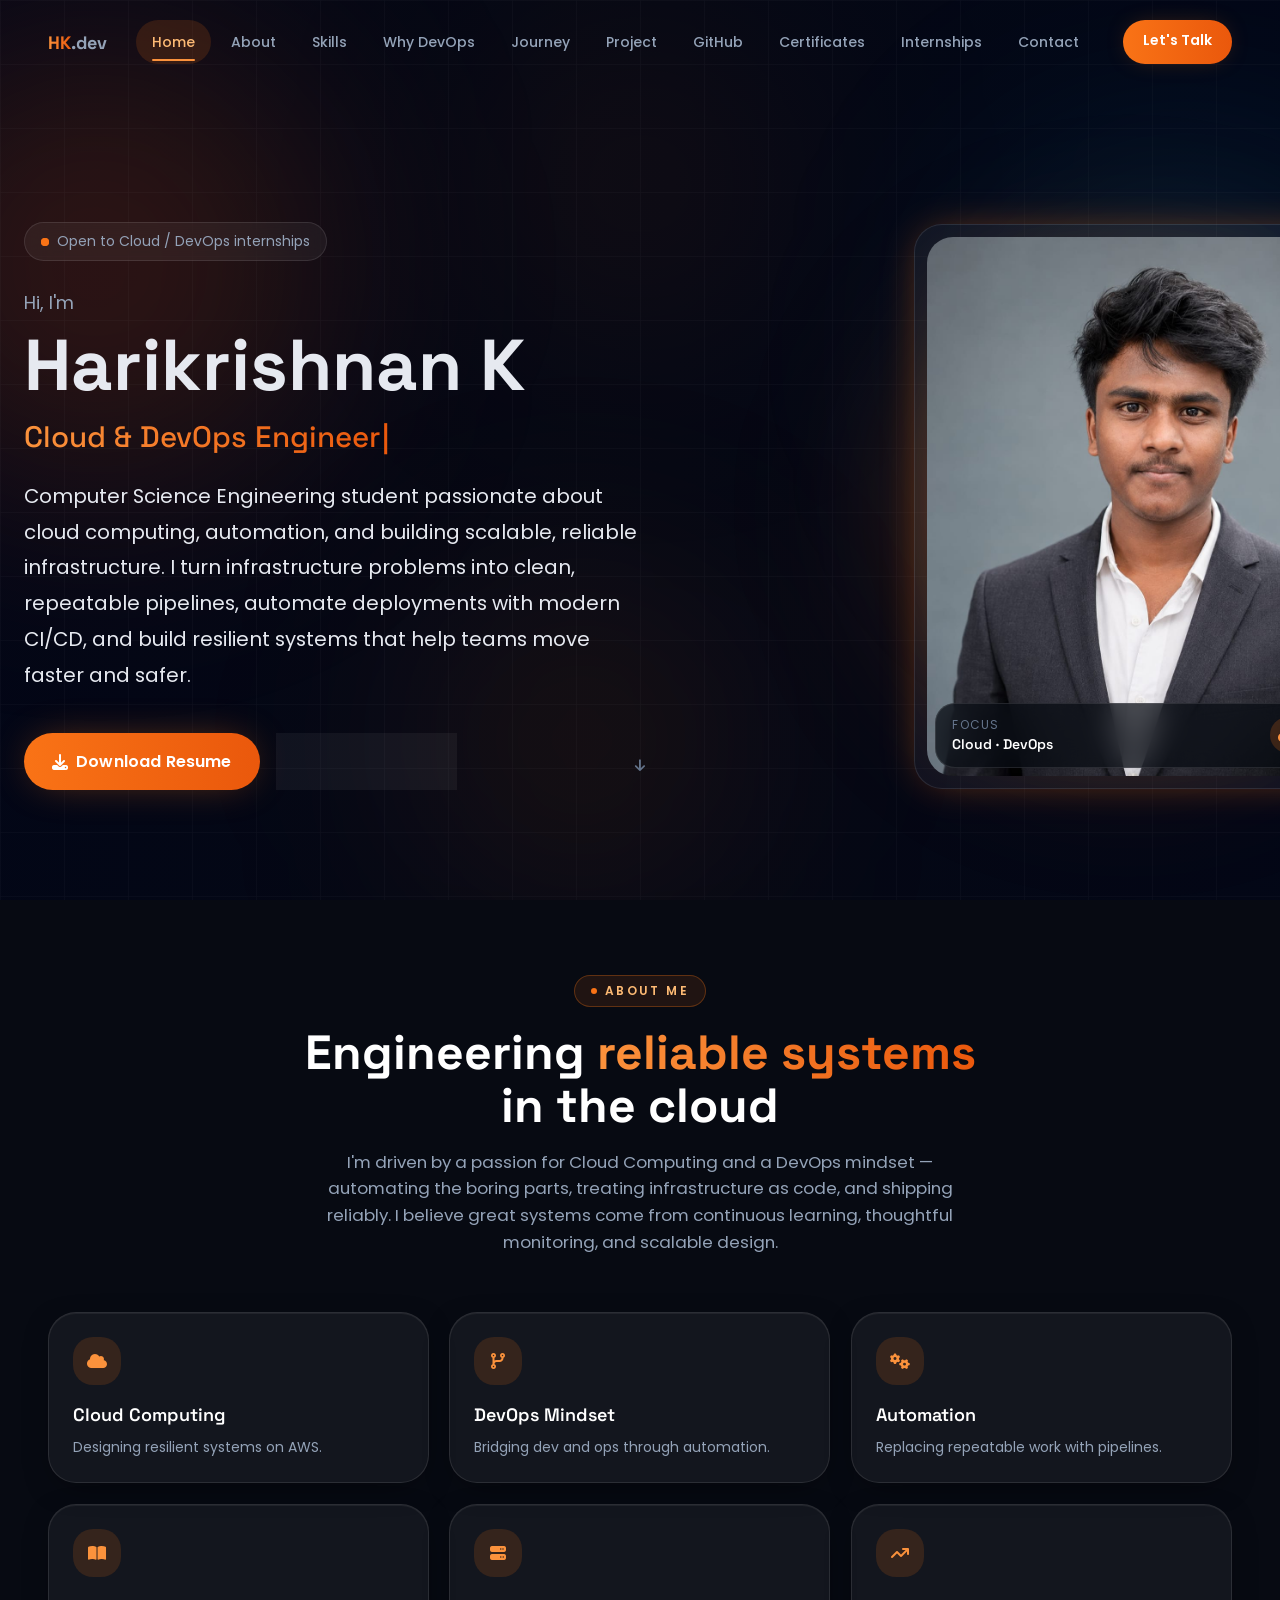
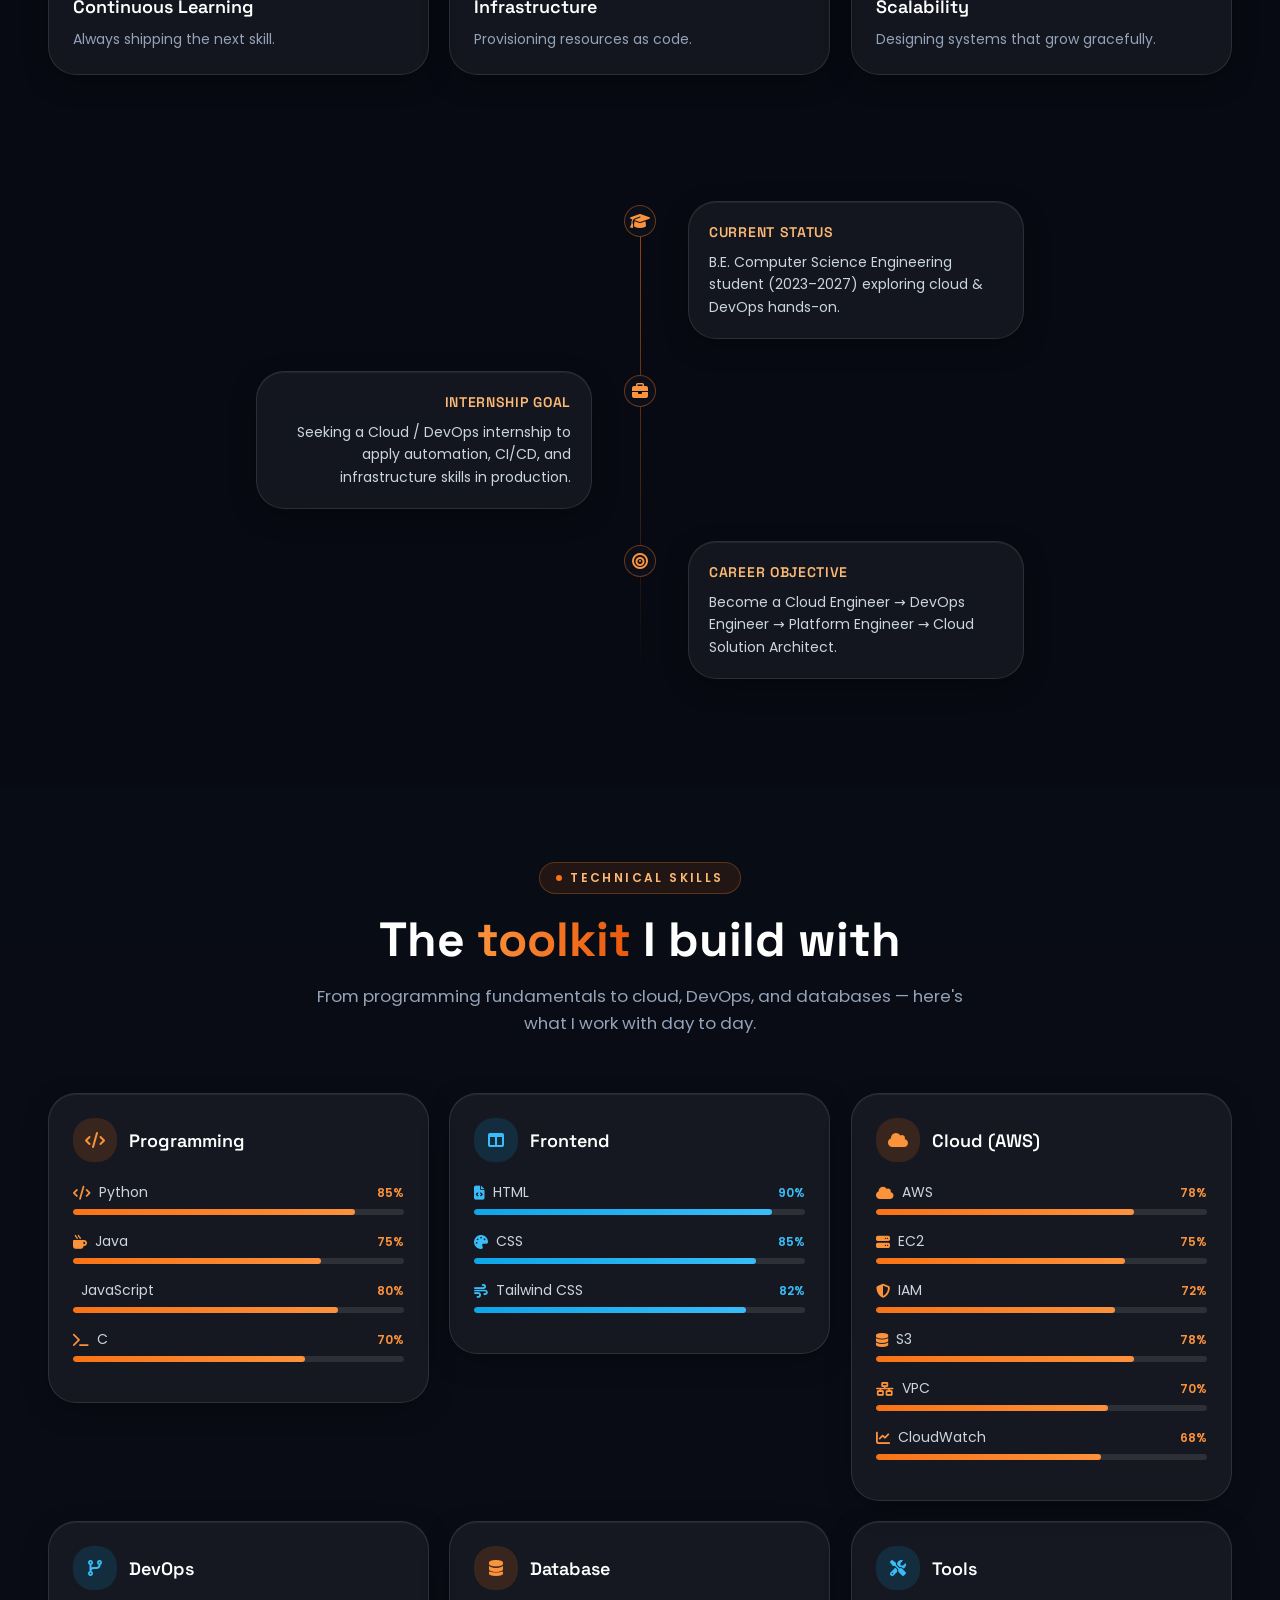
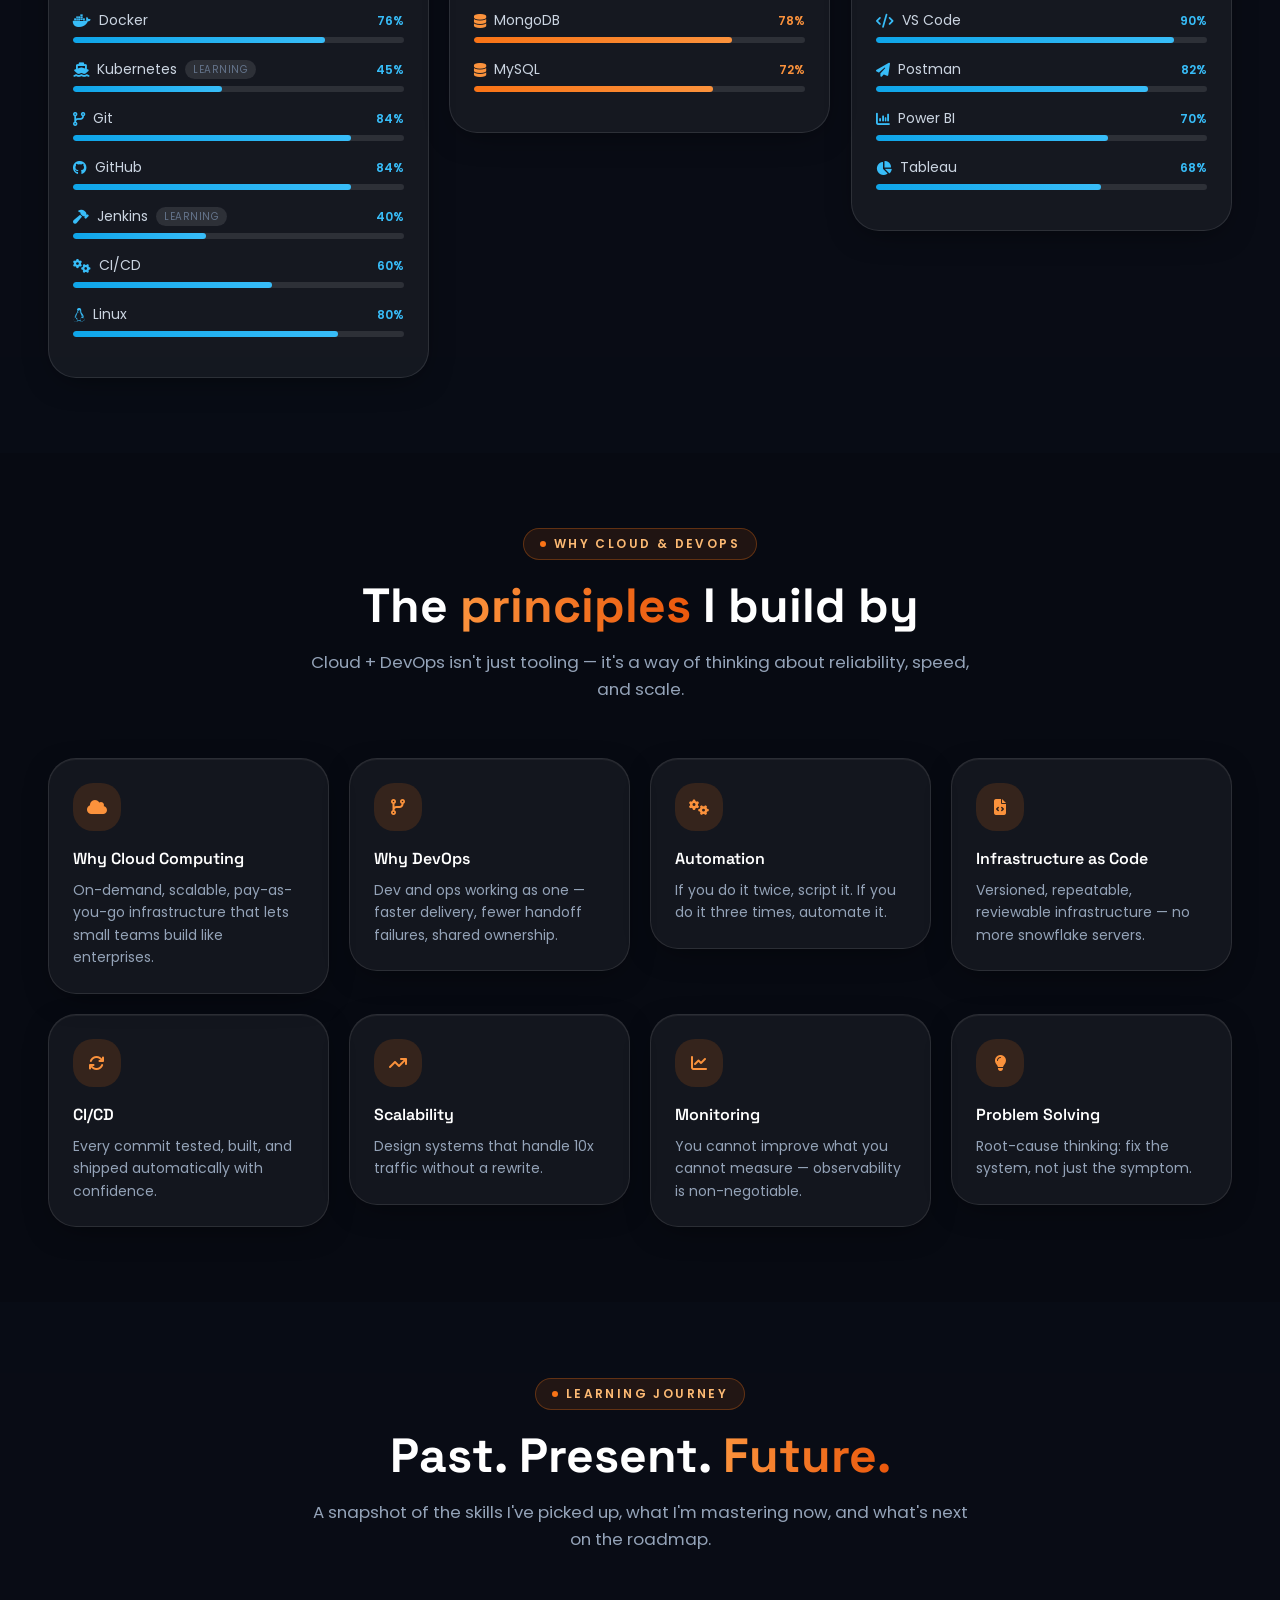
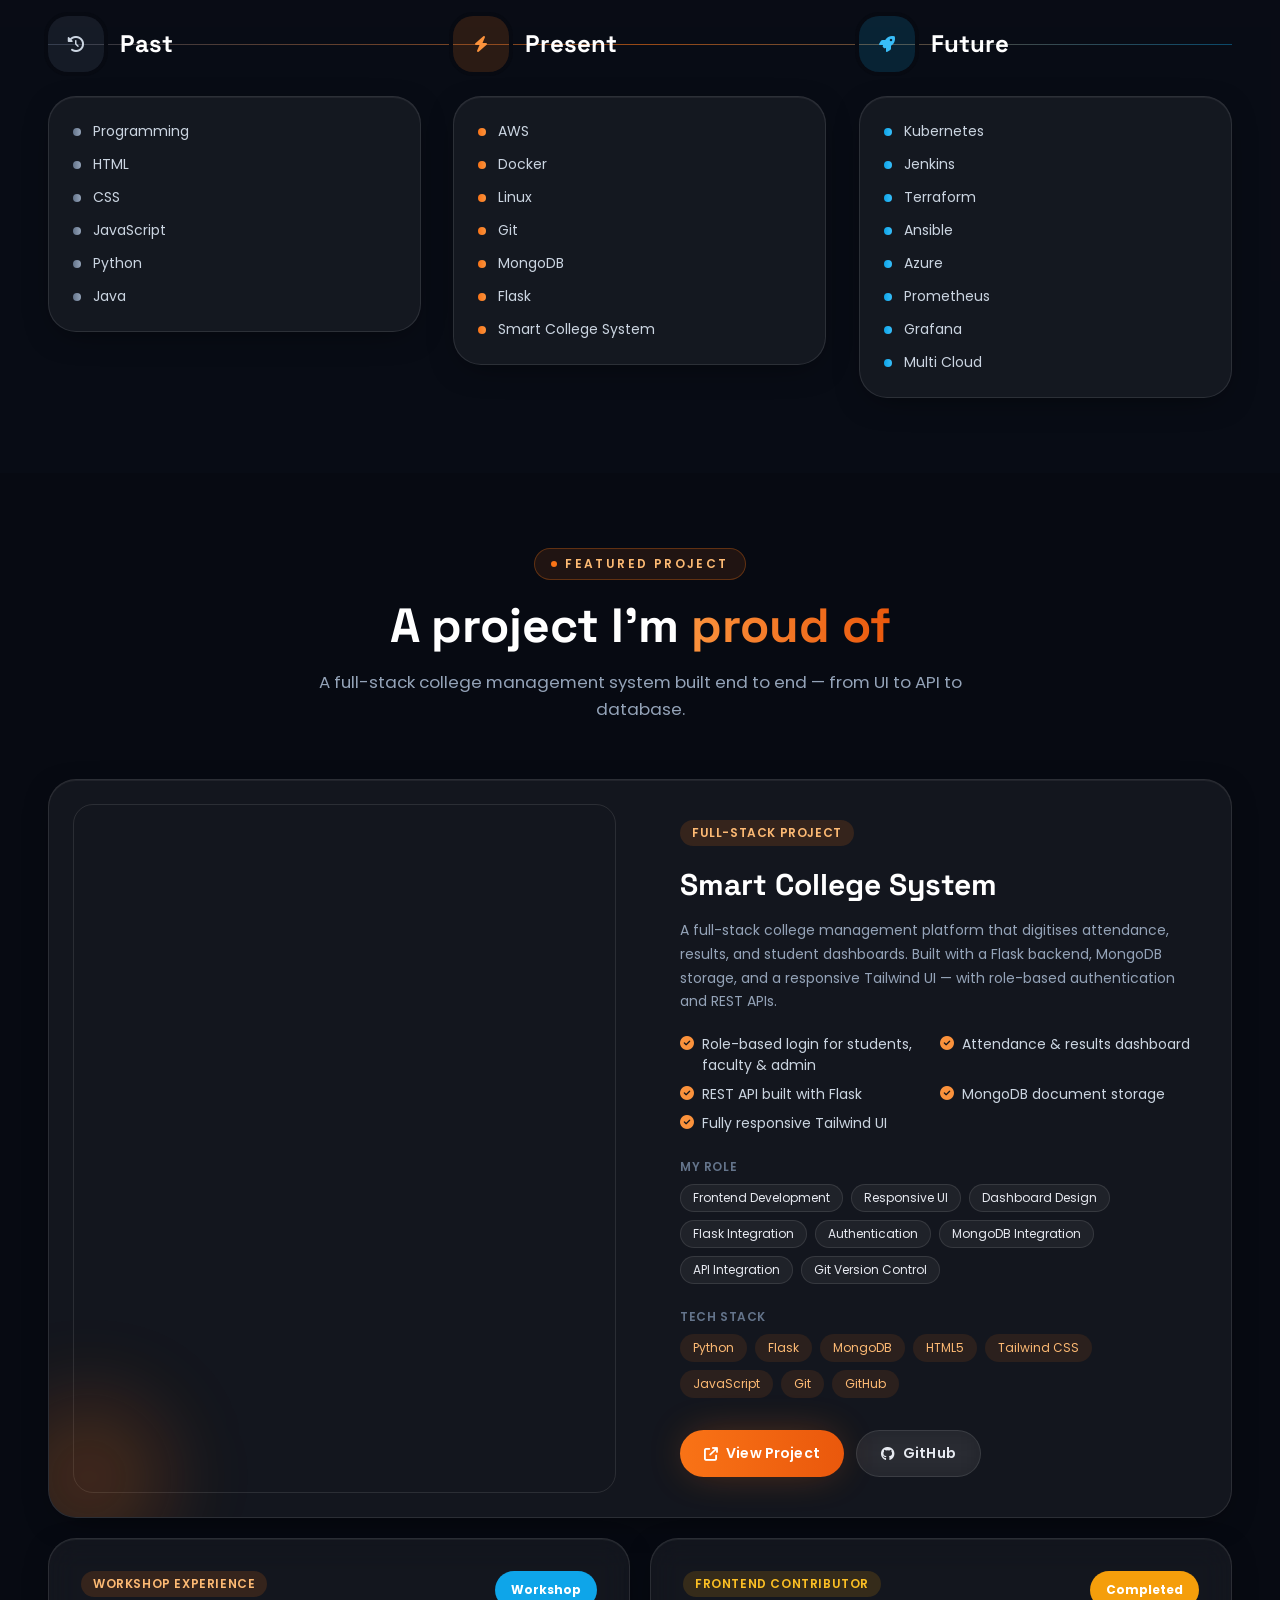
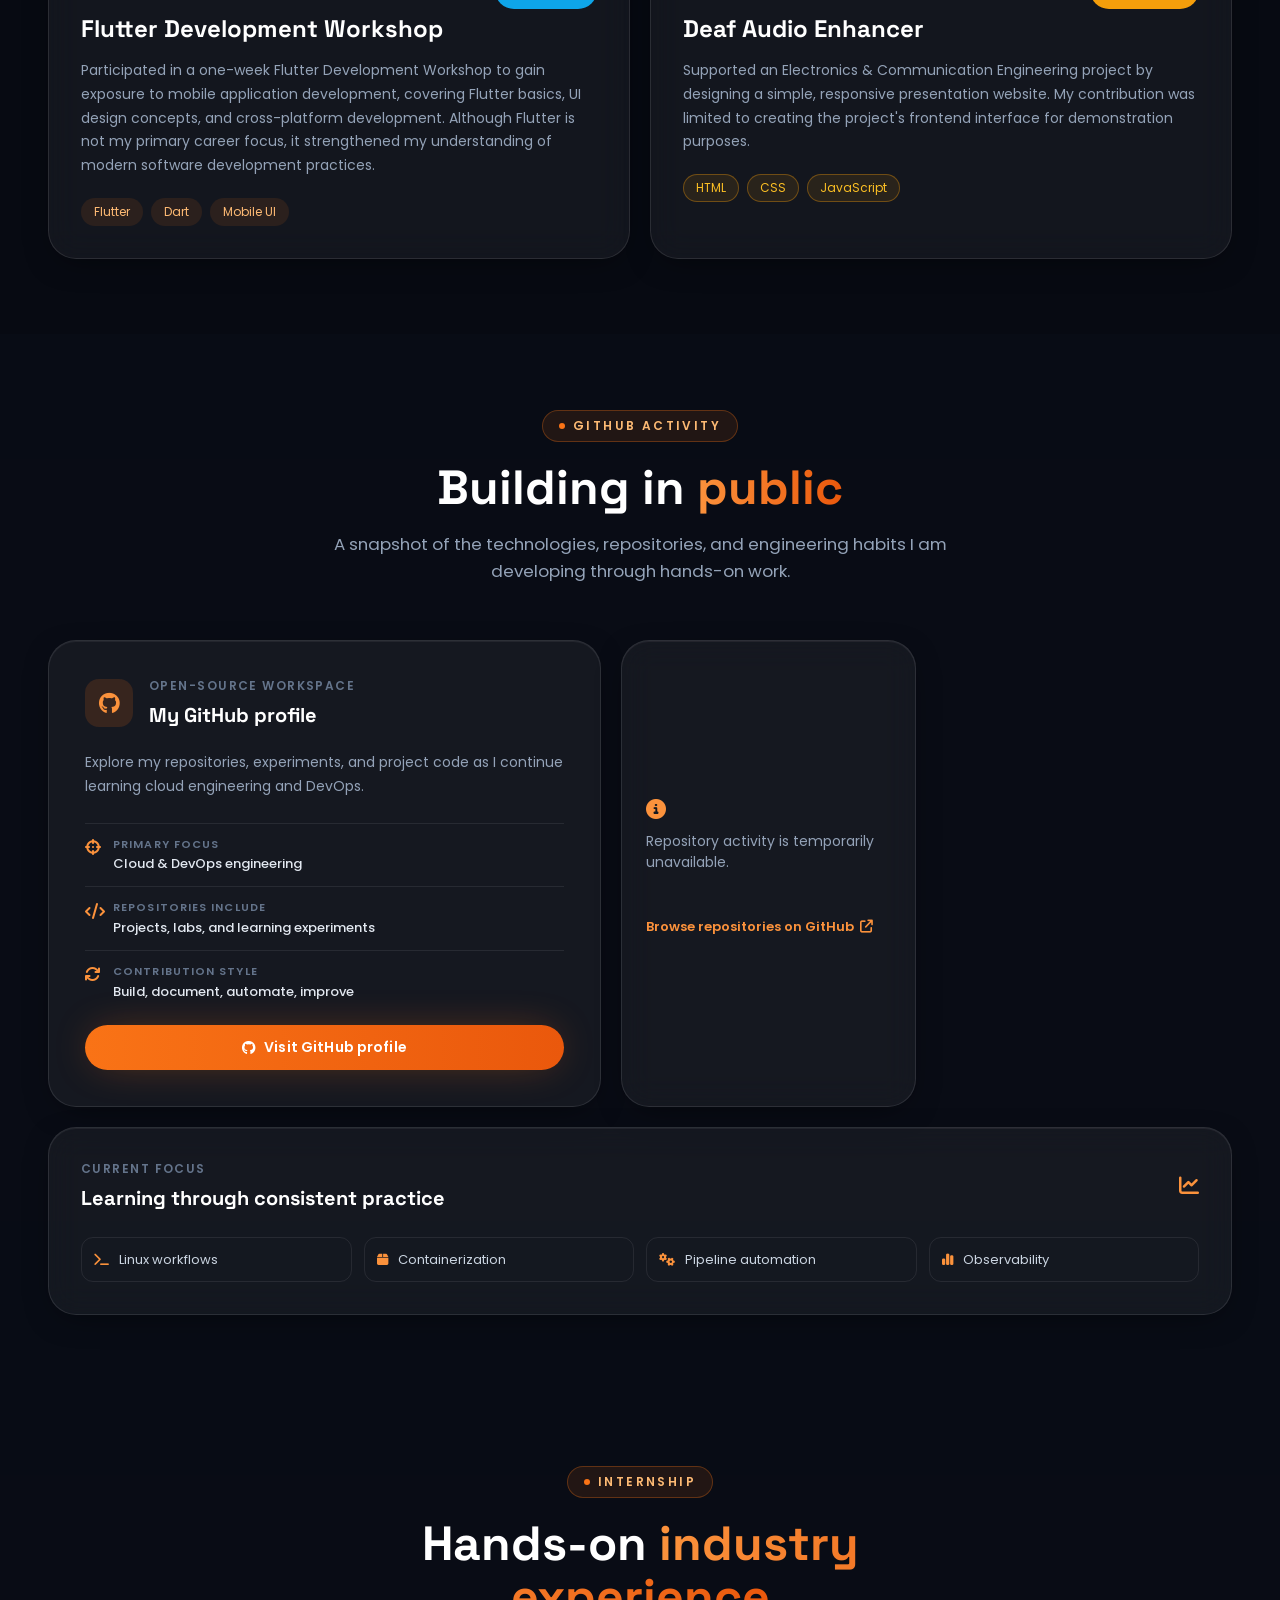
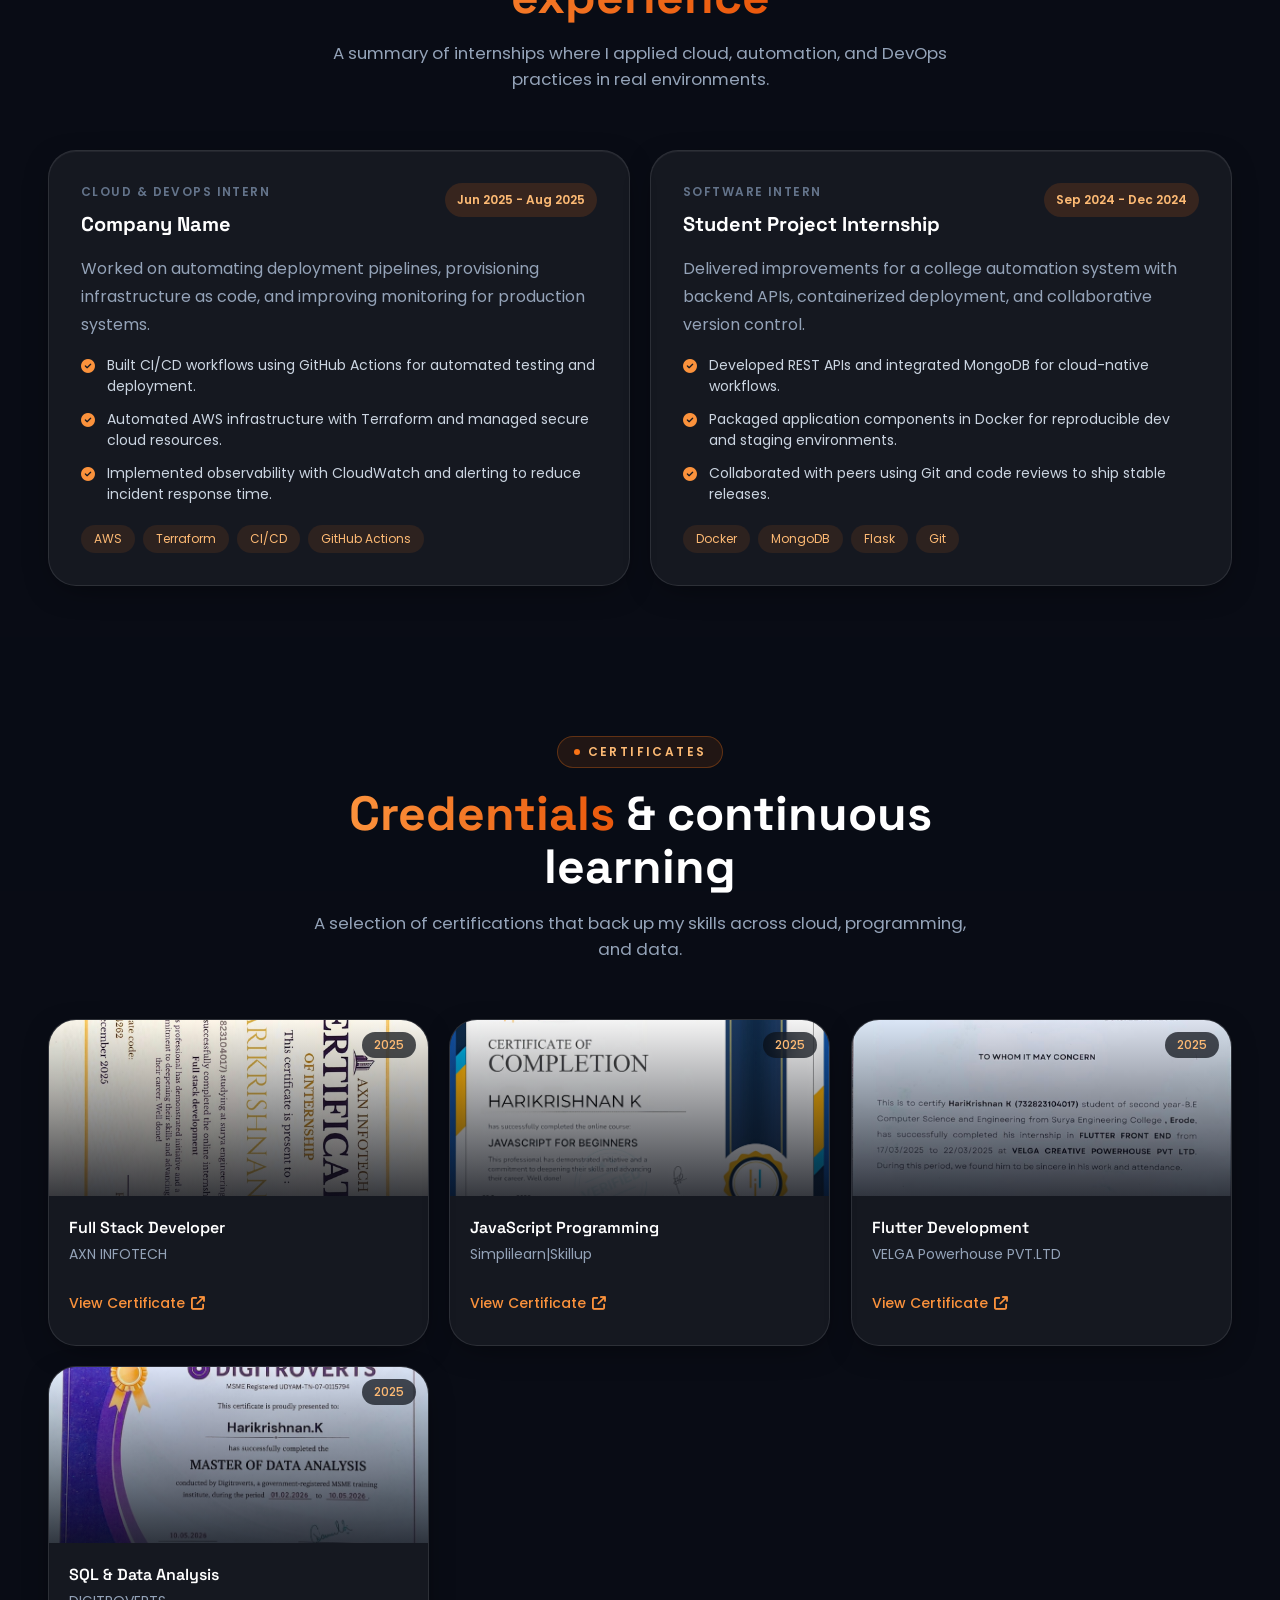
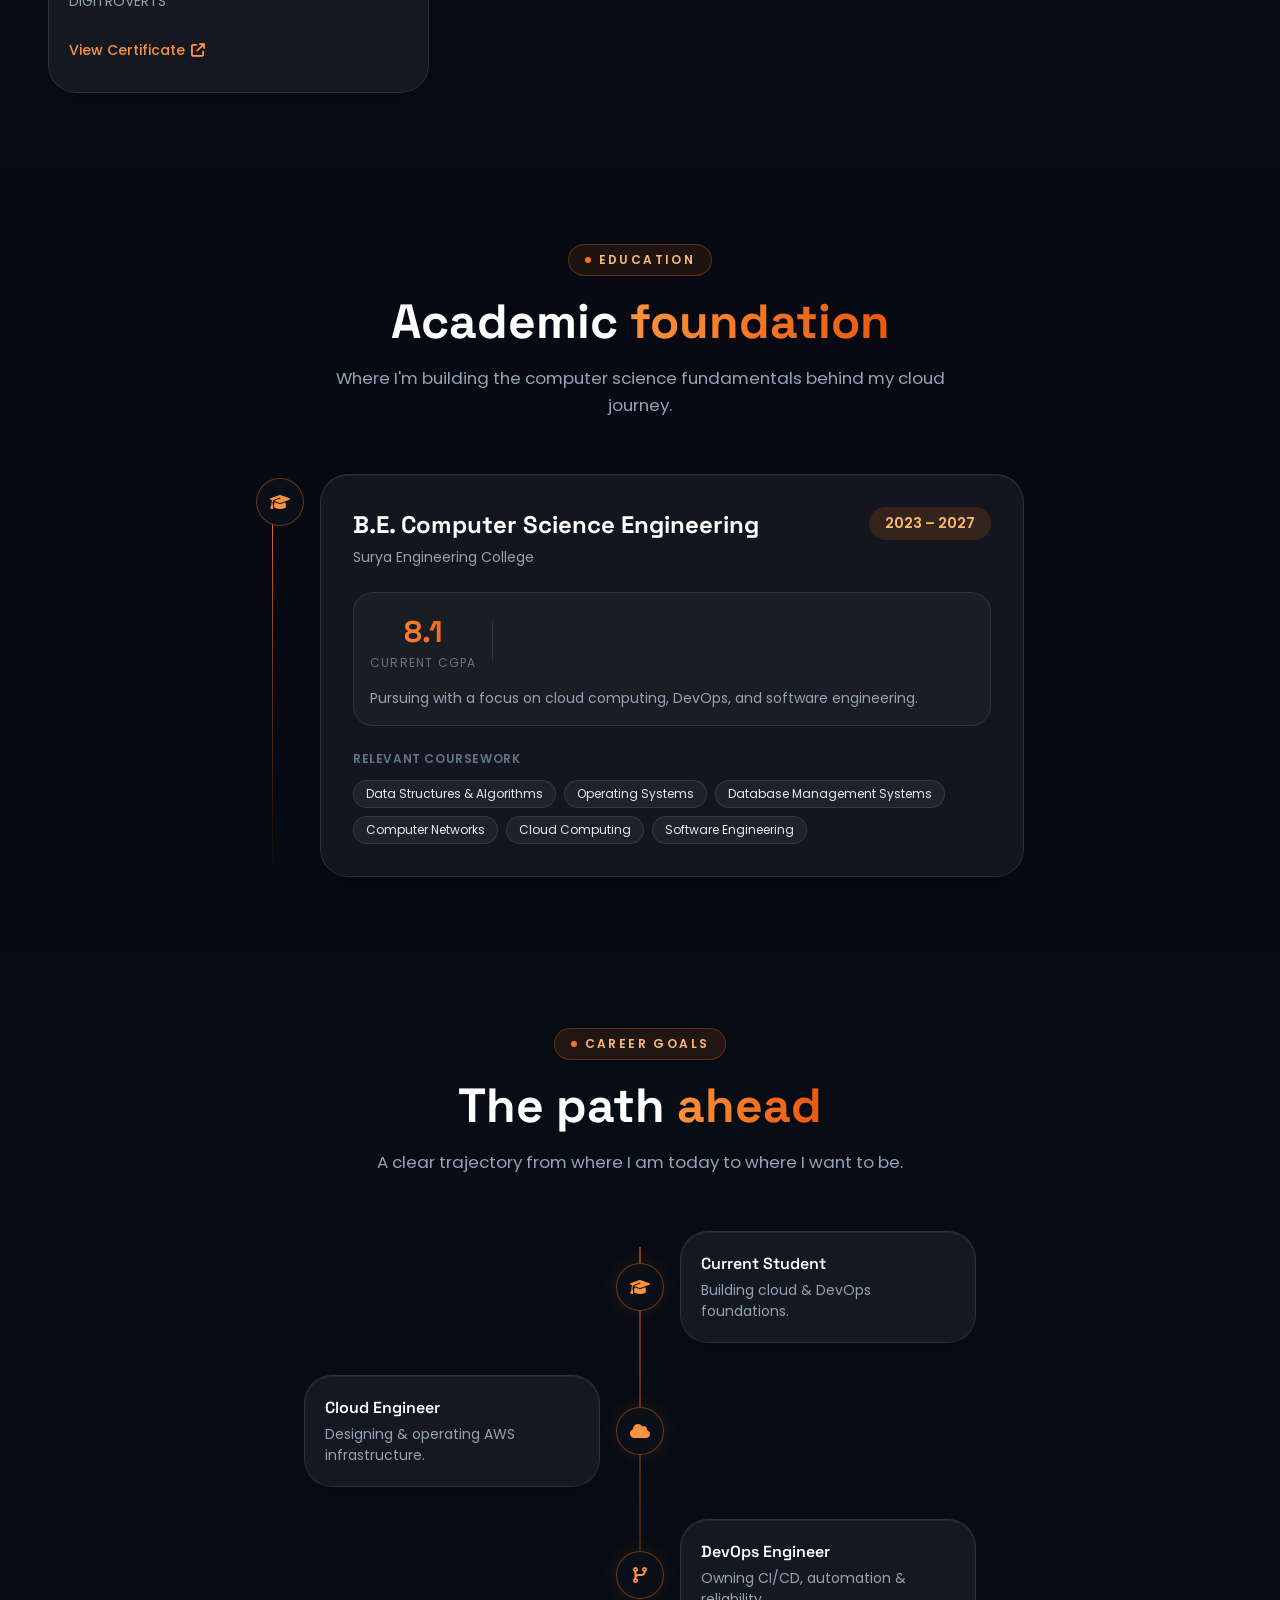
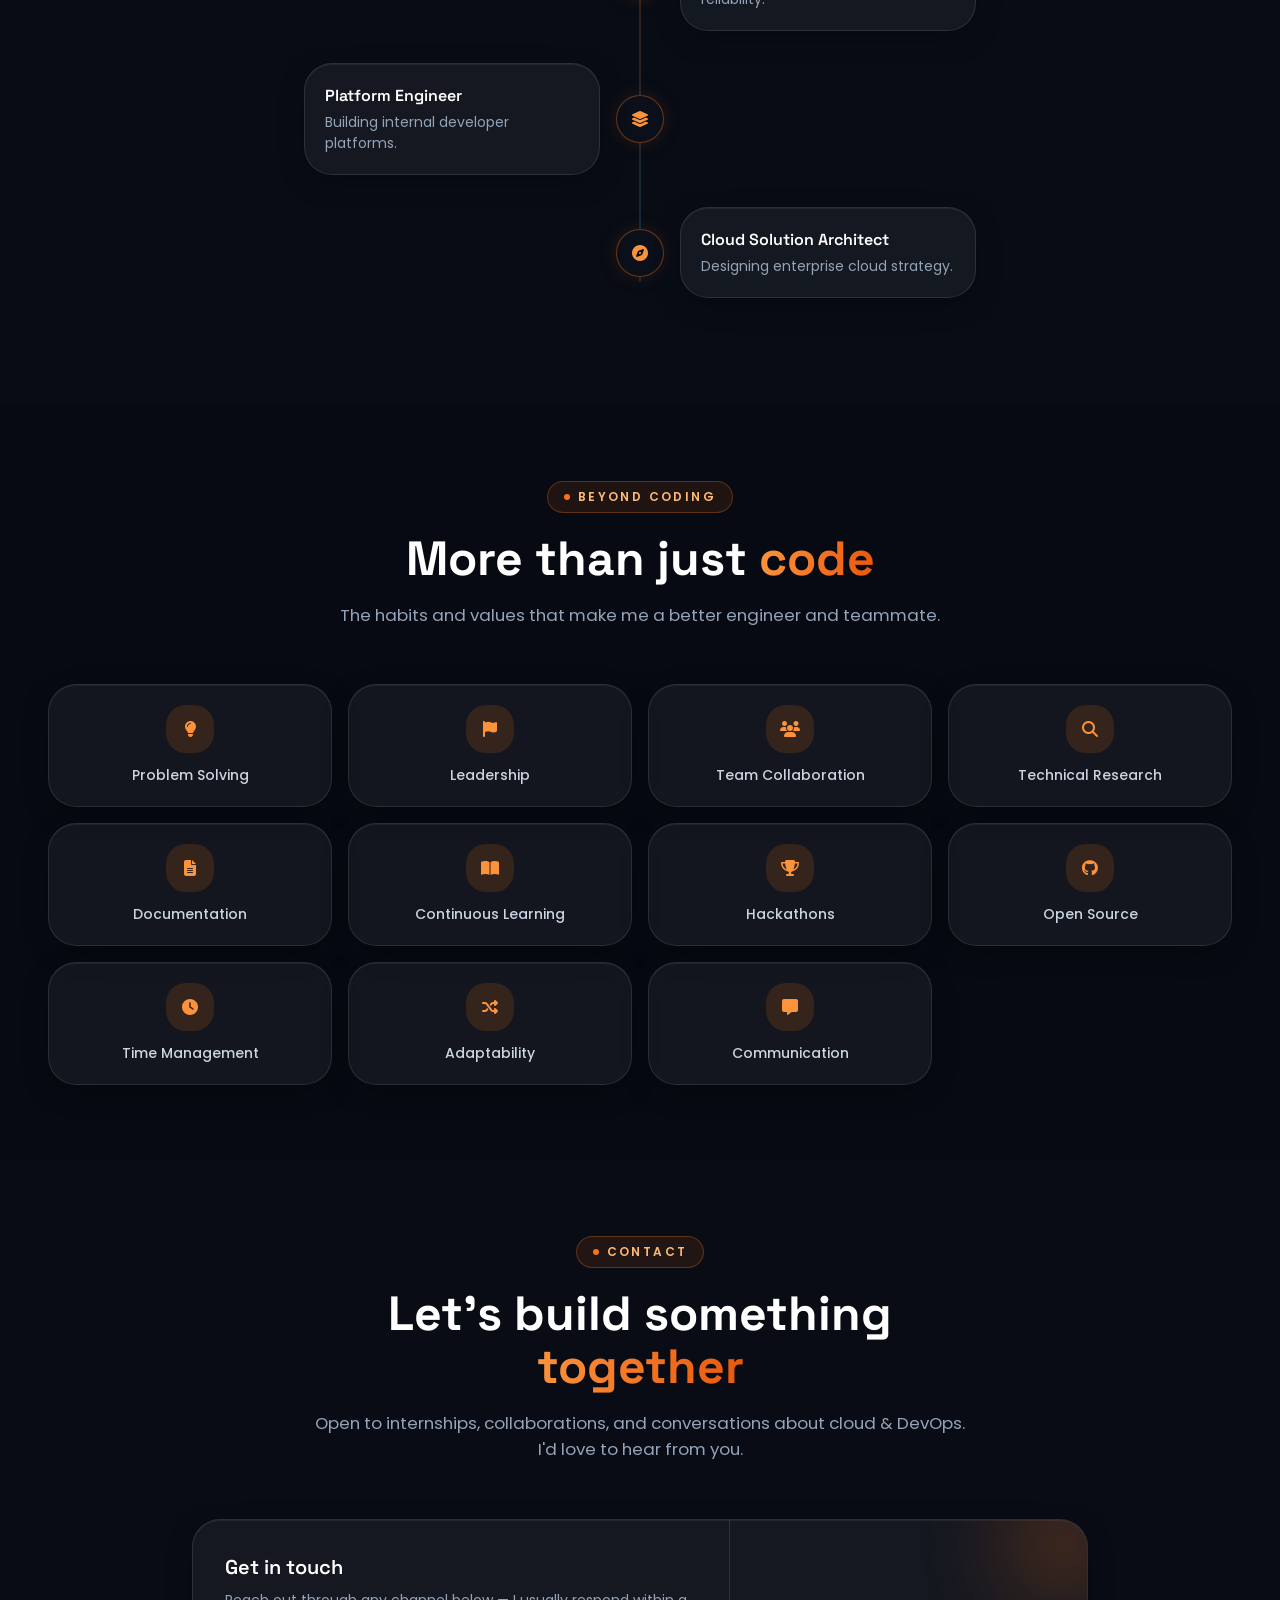
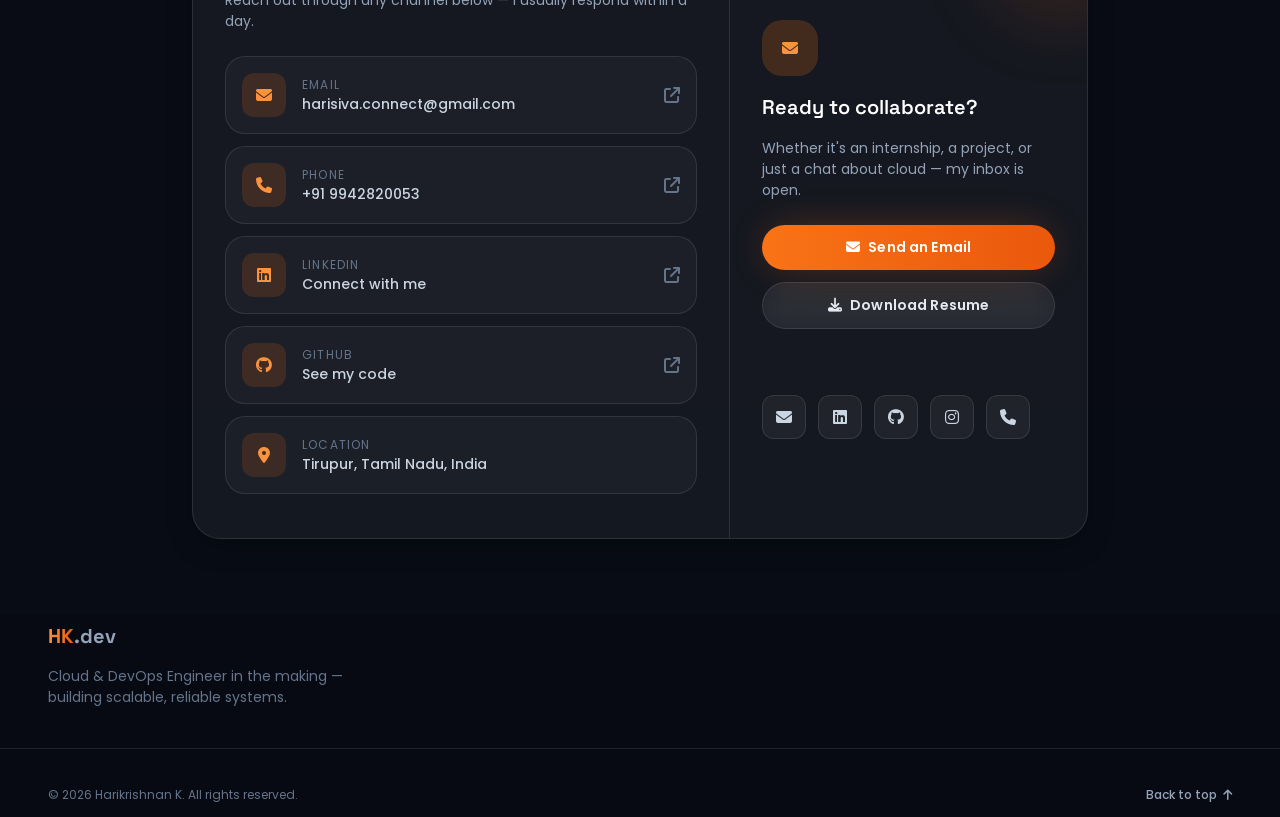
==== commit d8f03bd6: "Updated project files" ====
--- a/index.html
+++ b/index.html
@@ -118,7 +118,7 @@
               Computer Science Engineering student passionate about cloud computing, automation, and building scalable, reliable infrastructure. I turn infrastructure problems into clean, repeatable pipelines, automate deployments with modern CI/CD, and build resilient systems that help teams move faster and safer.
             </p>
             <div class="hero-btns reveal reveal-d-3">
-              <a class="btn btn-primary" href="Harikrishnan_K full.doc" download="Harikrishnan-K-Resume.doc">
+              <a class="btn btn-primary" href="./Harikrishnan-K-Resume.doc" download="Harikrishnan-K-Resume.doc">
                 <i class="fa-solid fa-download"></i> Download Resume
               </a>
               <button class="btn btn-ghost" data-scroll="contact">
@@ -1196,7 +1196,7 @@
                   <a class="btn btn-primary" href="mailto:harisiva.connect@gmail.com">
                     <i class="fa-solid fa-envelope"></i> Send an Email
                   </a>
-                  <a class="btn btn-ghost" href="Harikrishnan_K full.doc" download="Harikrishnan-K-Resume.doc">
+                  <a class="btn btn-ghost" href="./Harikrishnan-K-Resume.doc" download="Harikrishnan-K-Resume.doc">
                     <i class="fa-solid fa-download"></i> Download Resume
                   </a>
                 </div>
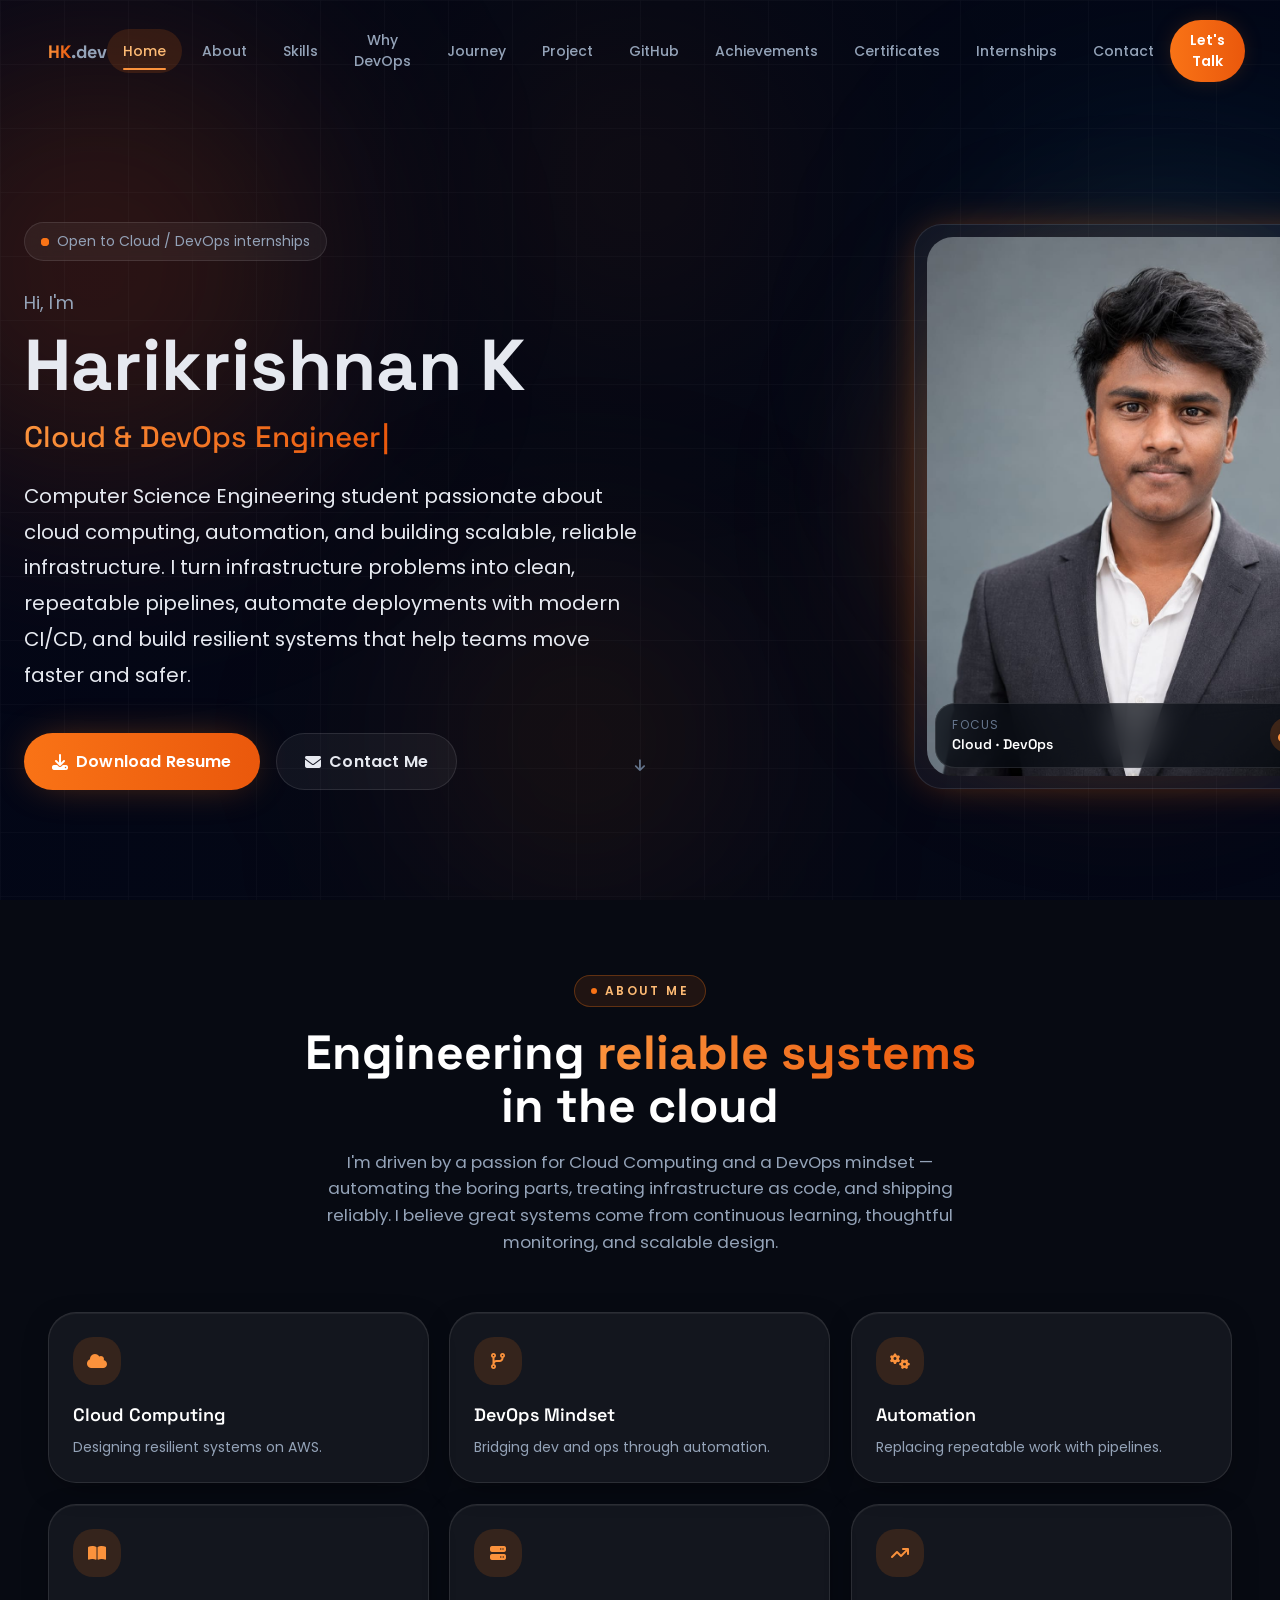
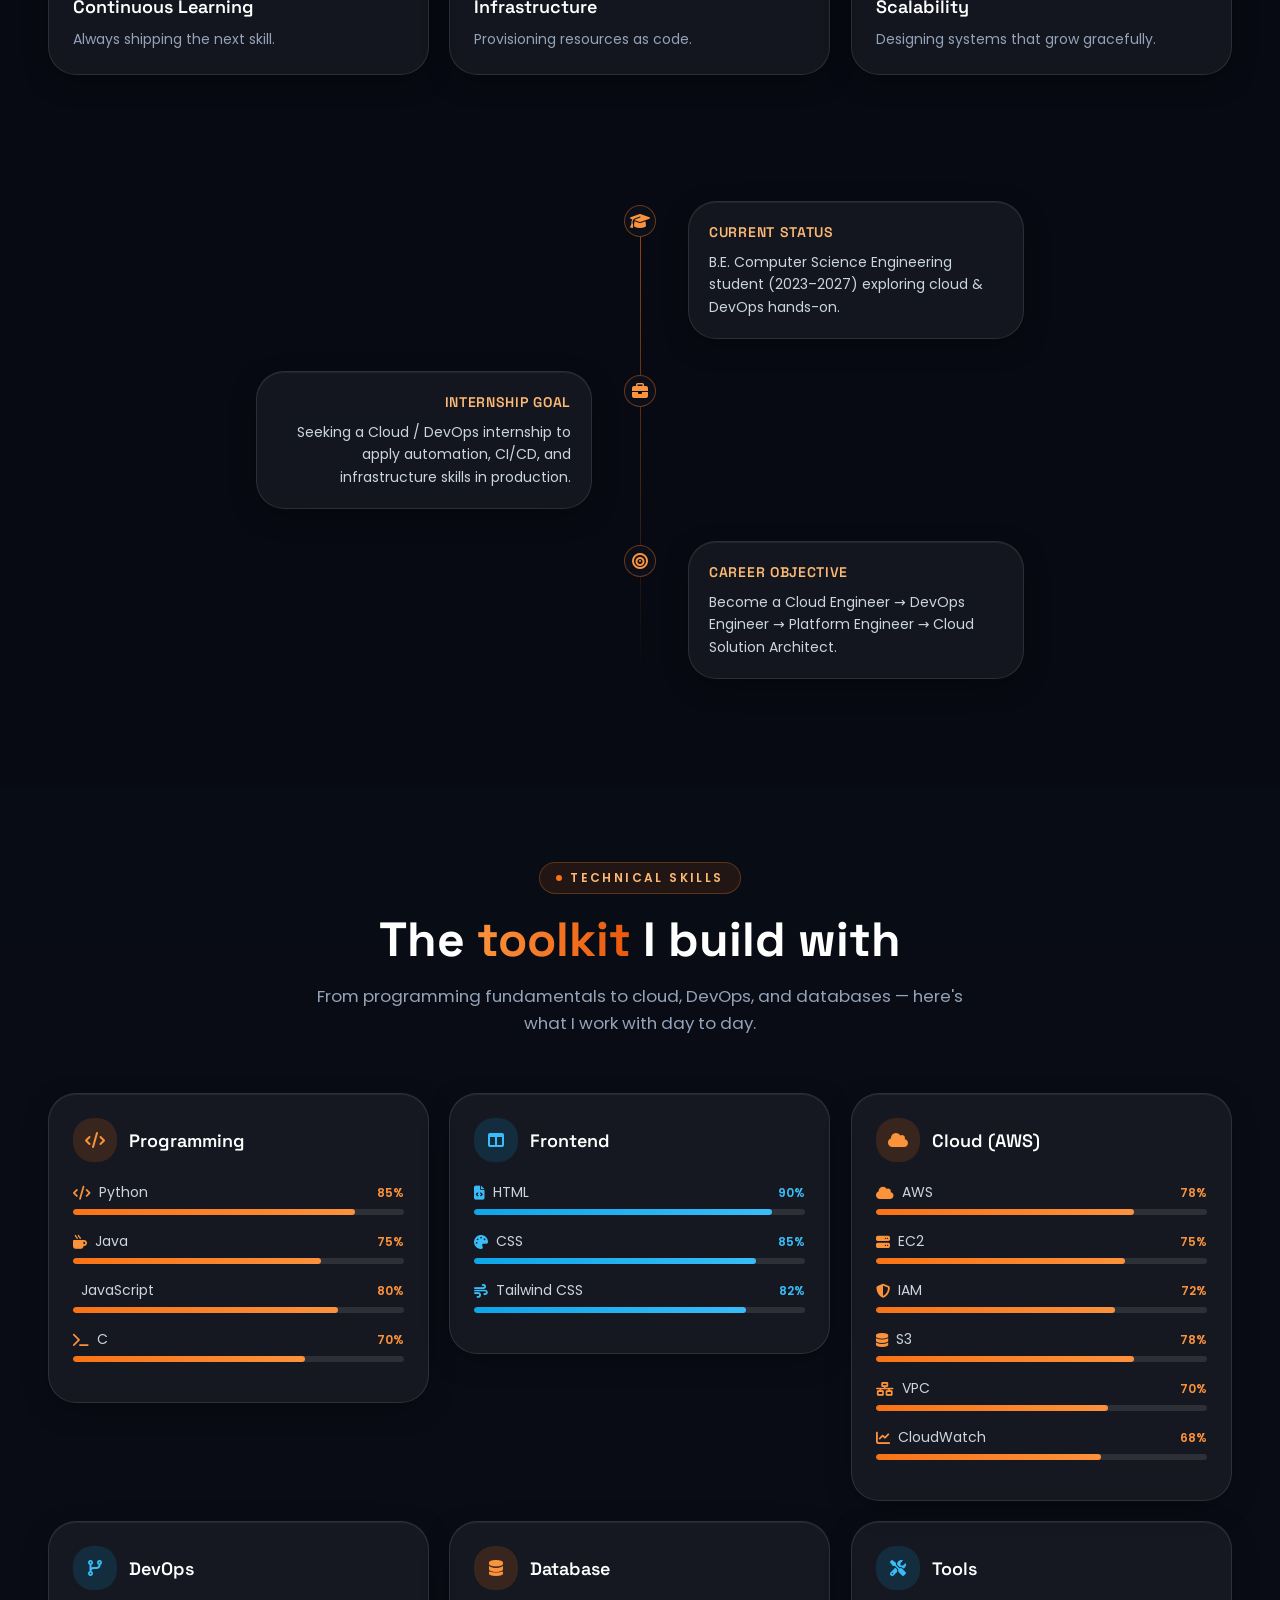
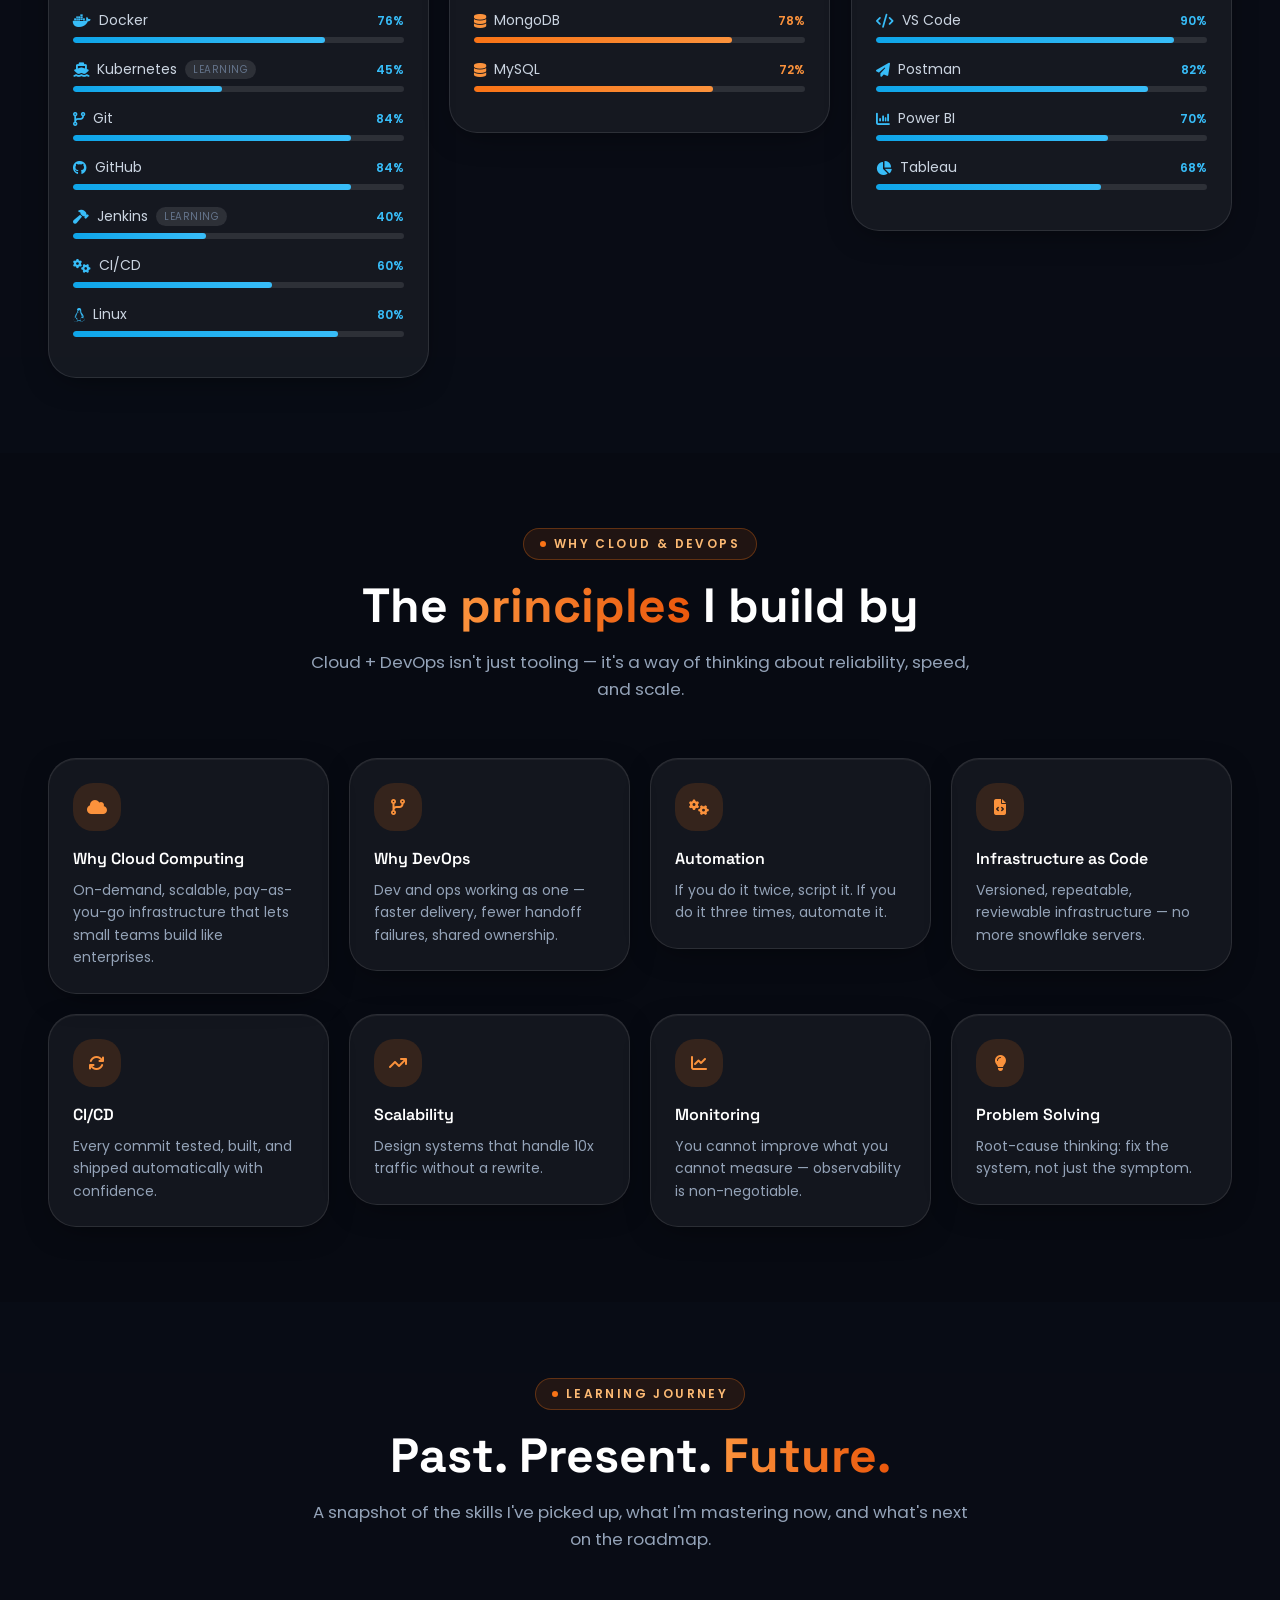
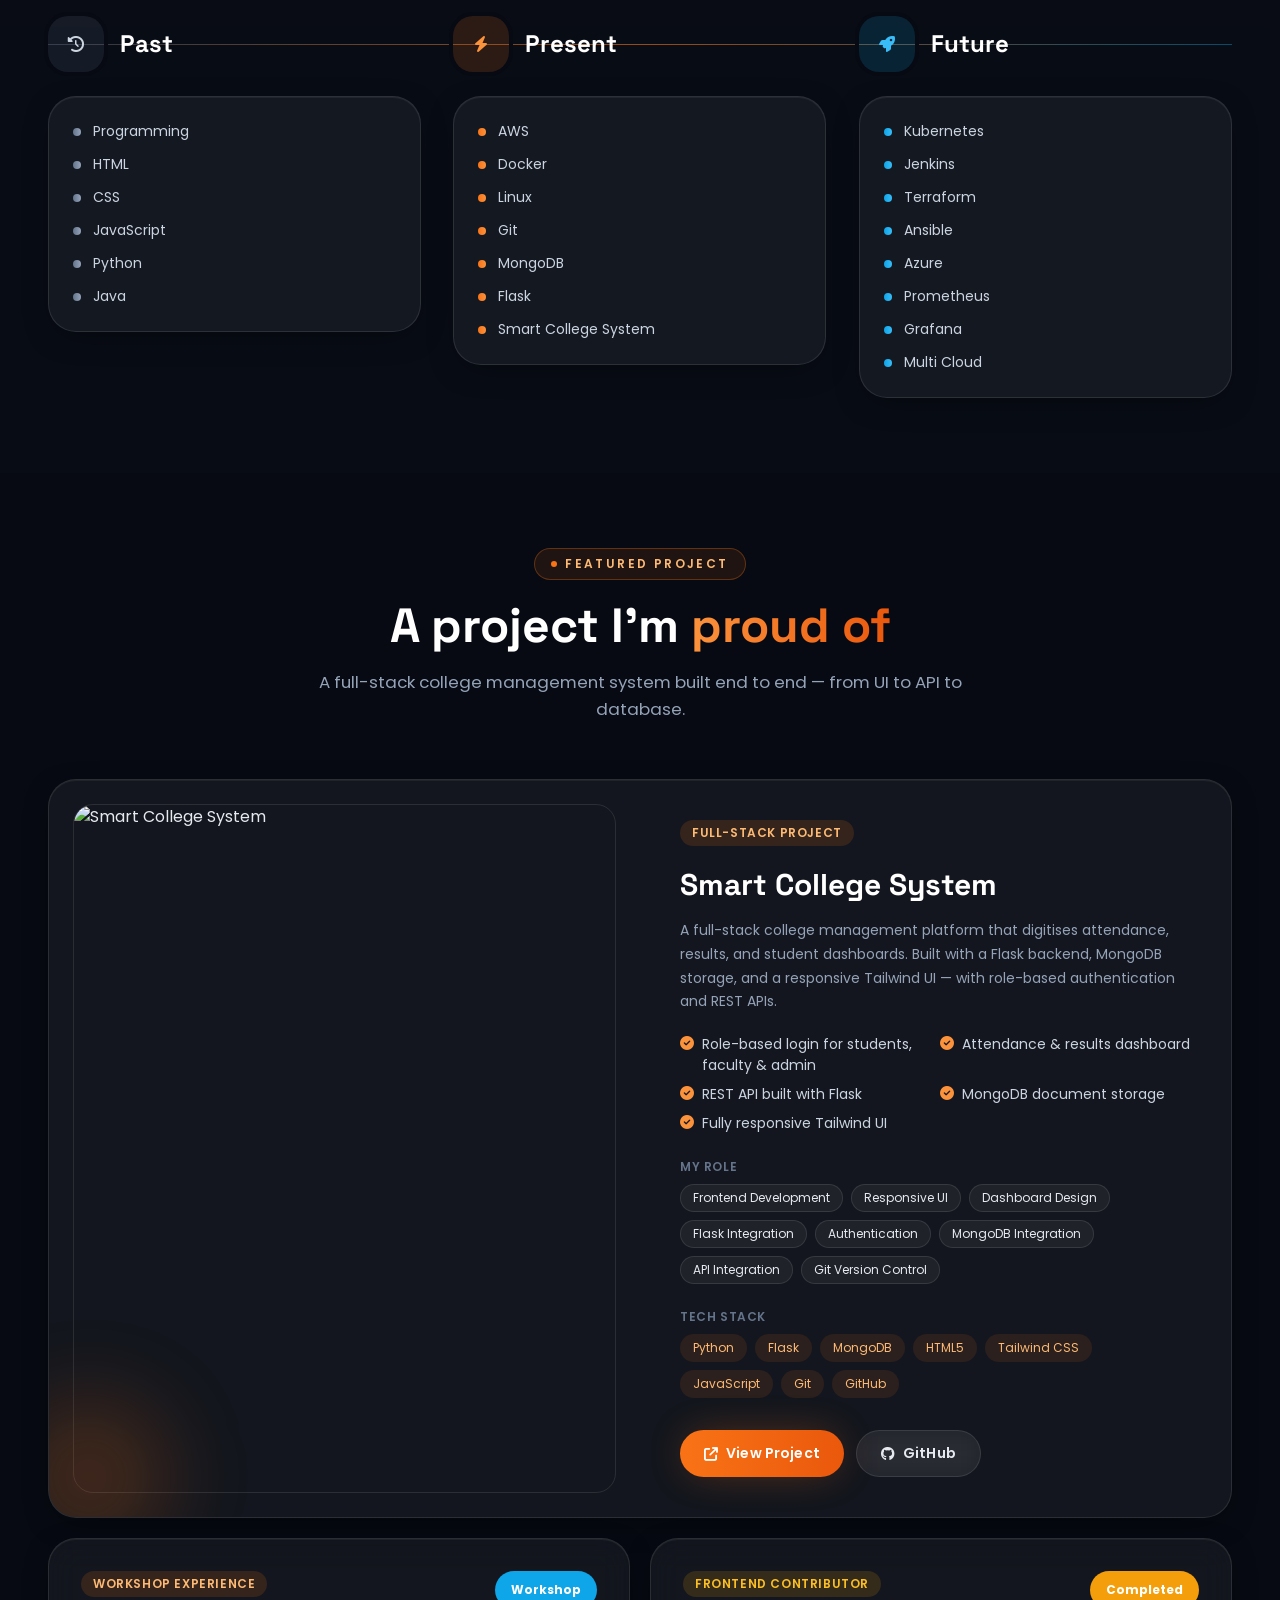
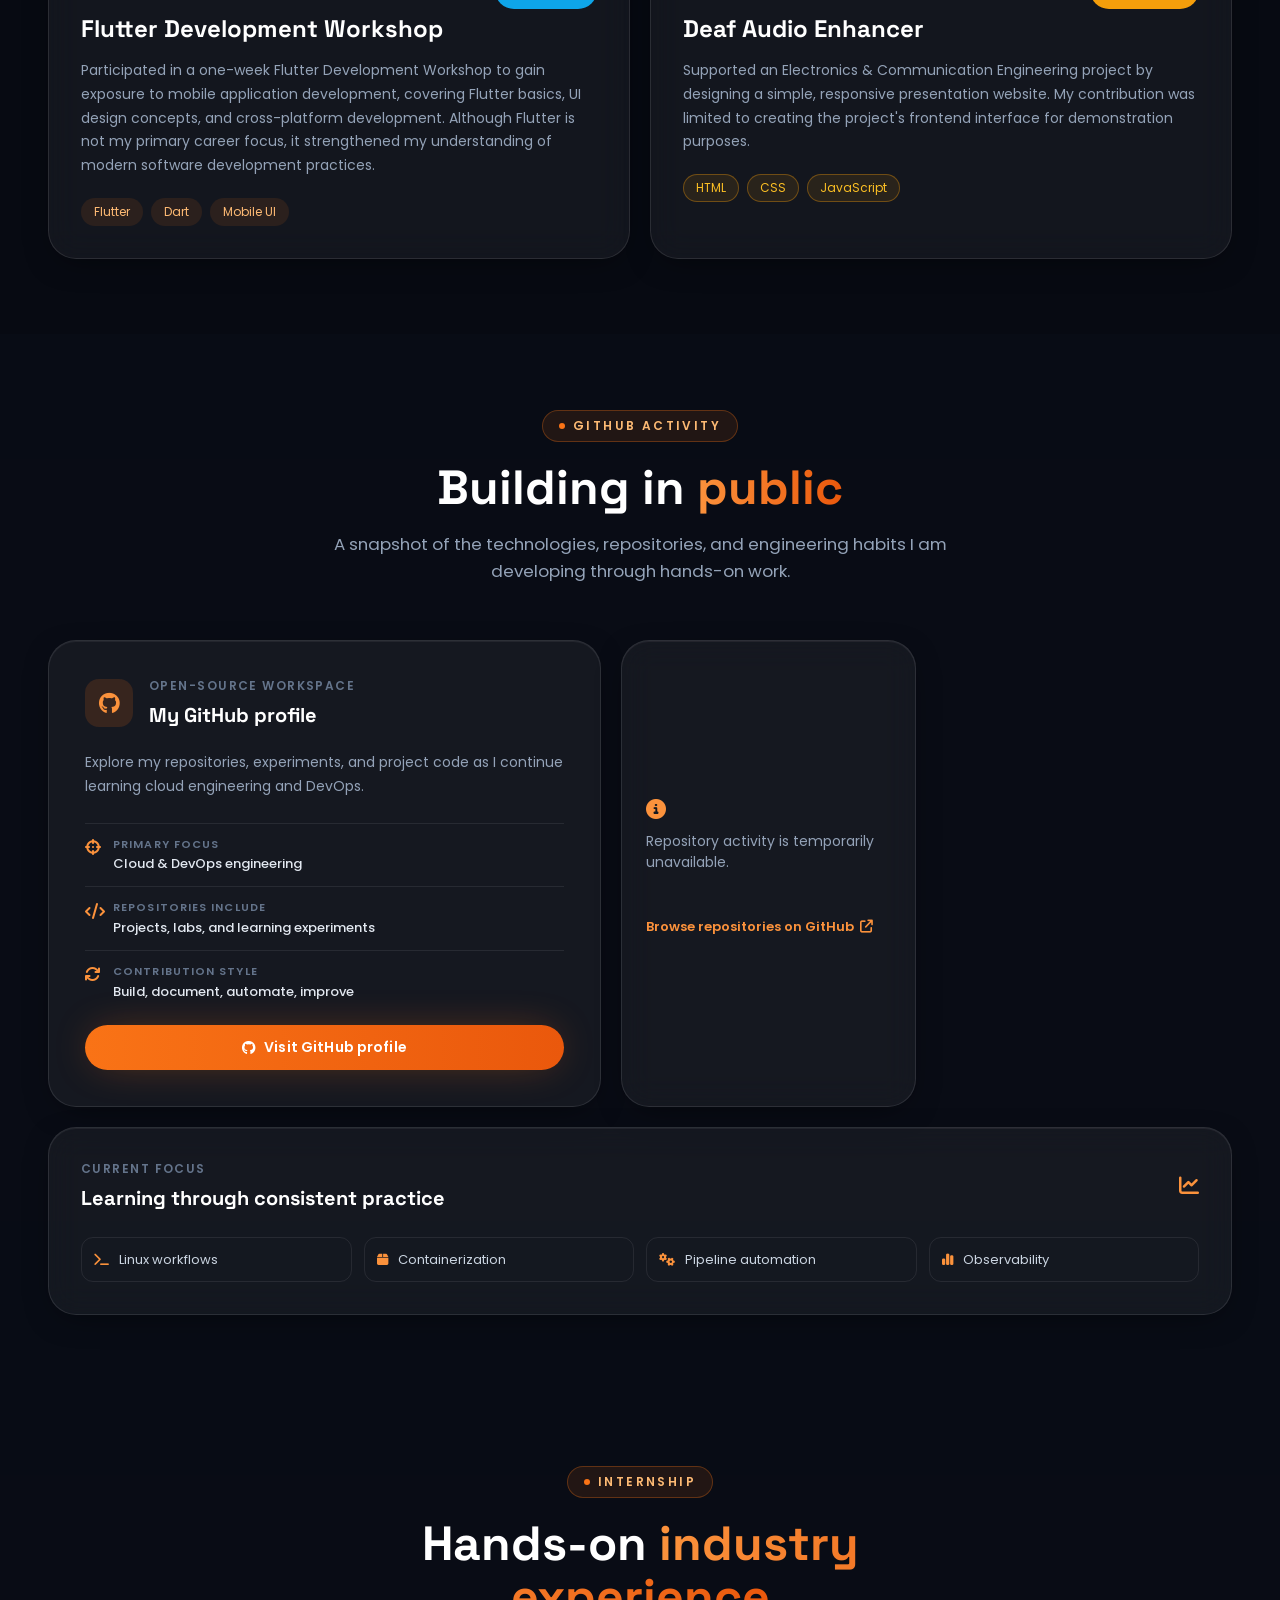
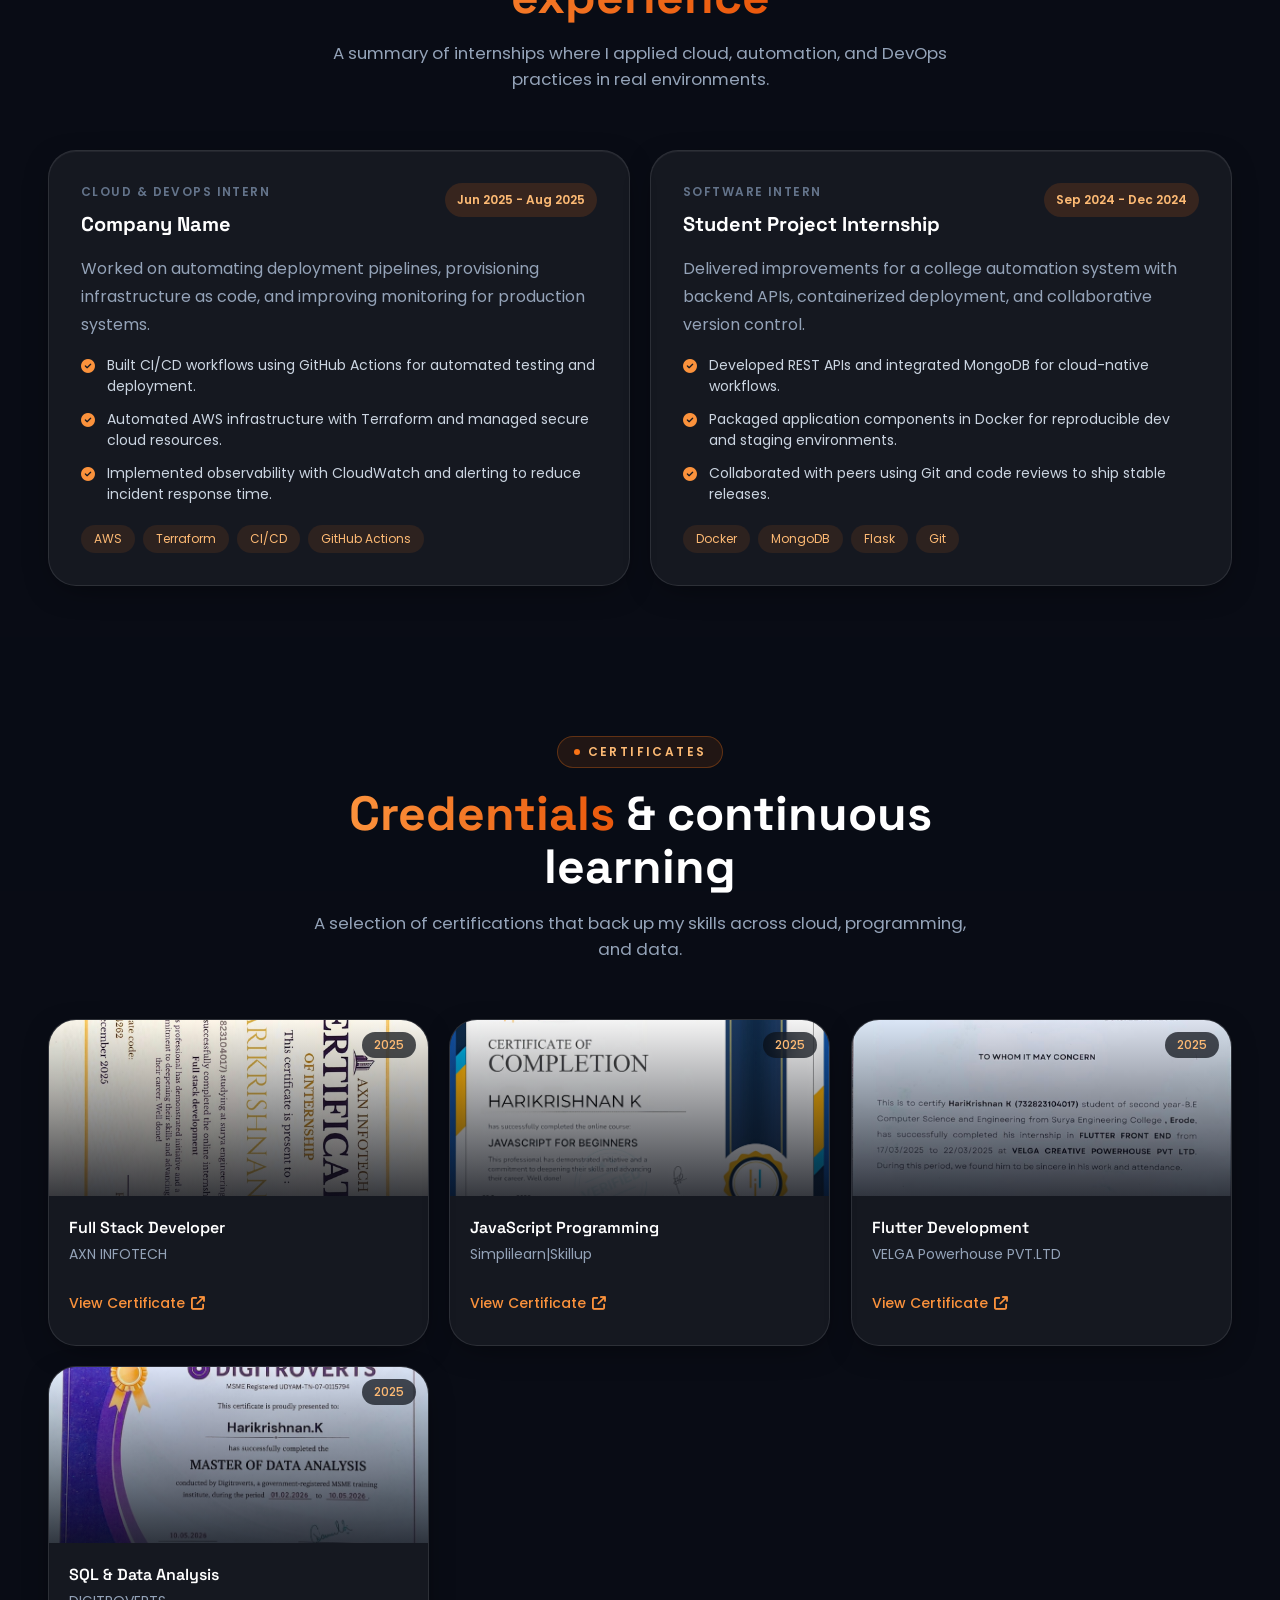
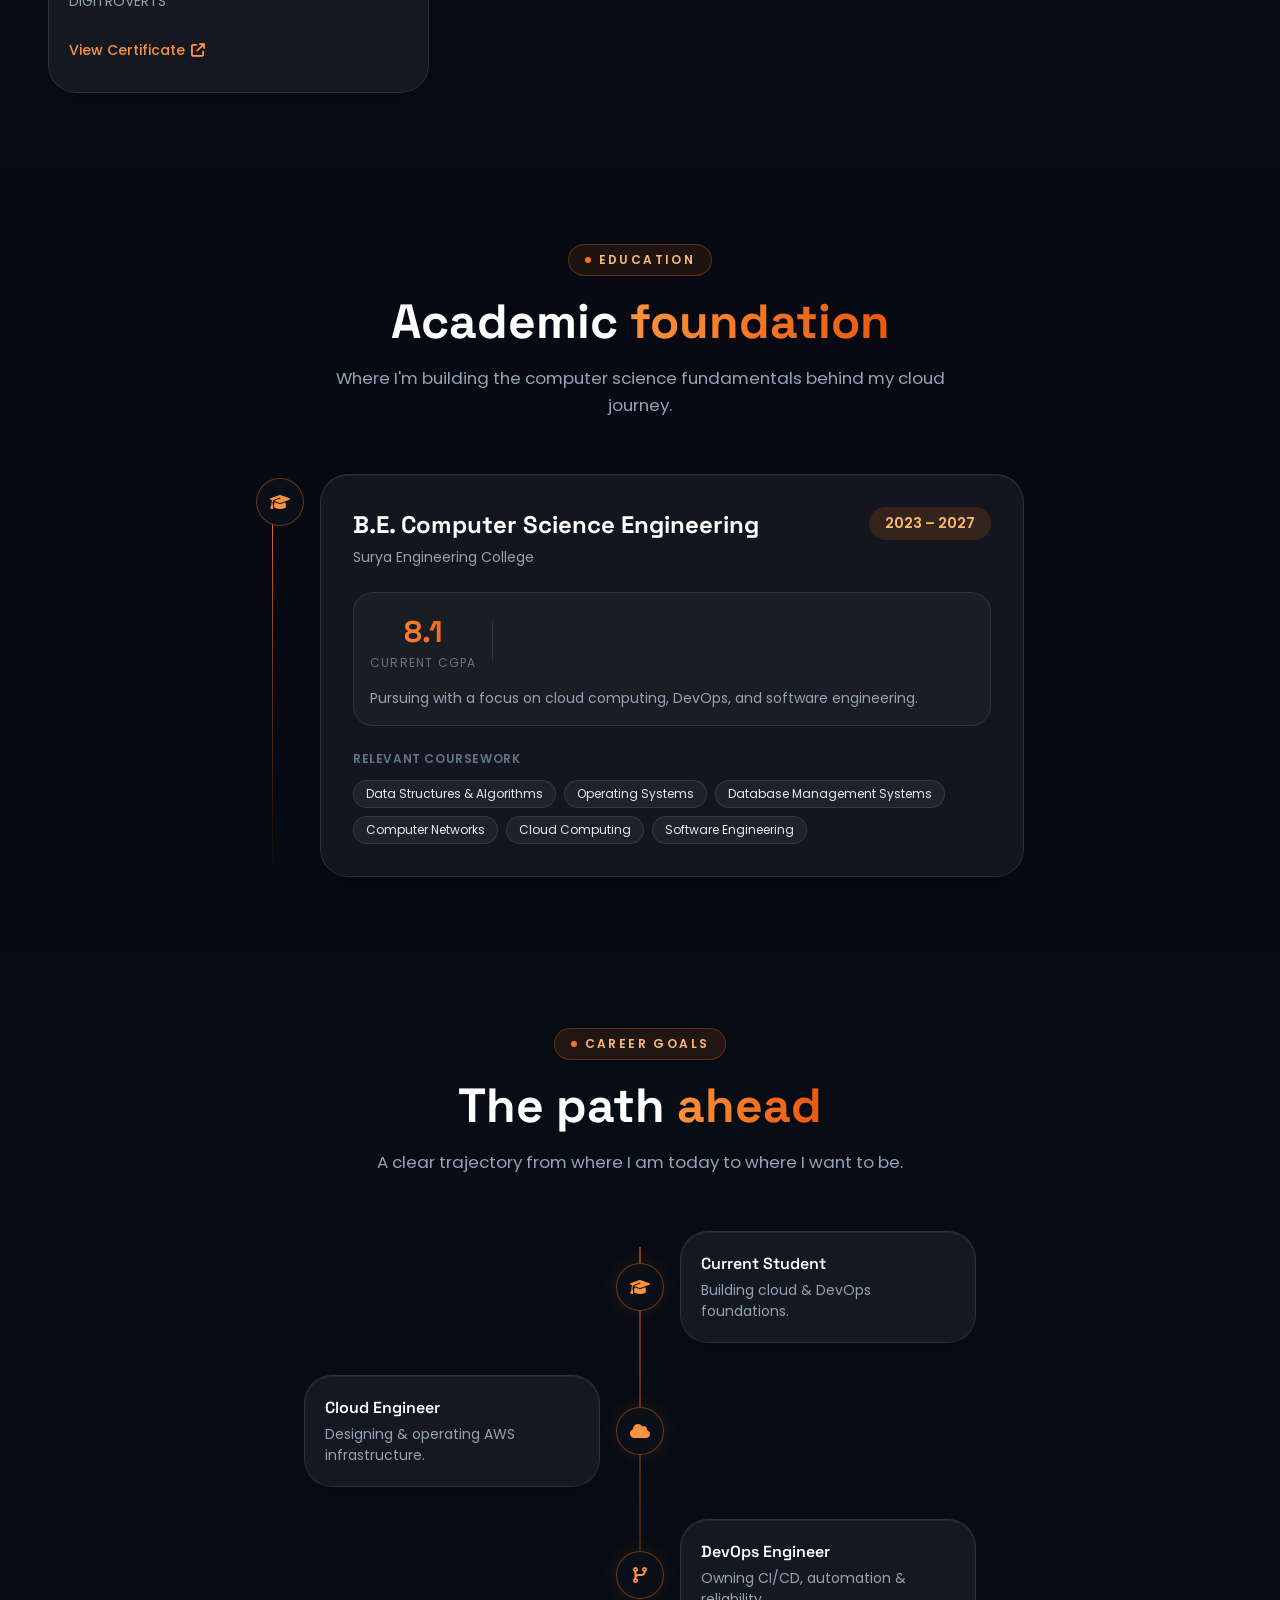
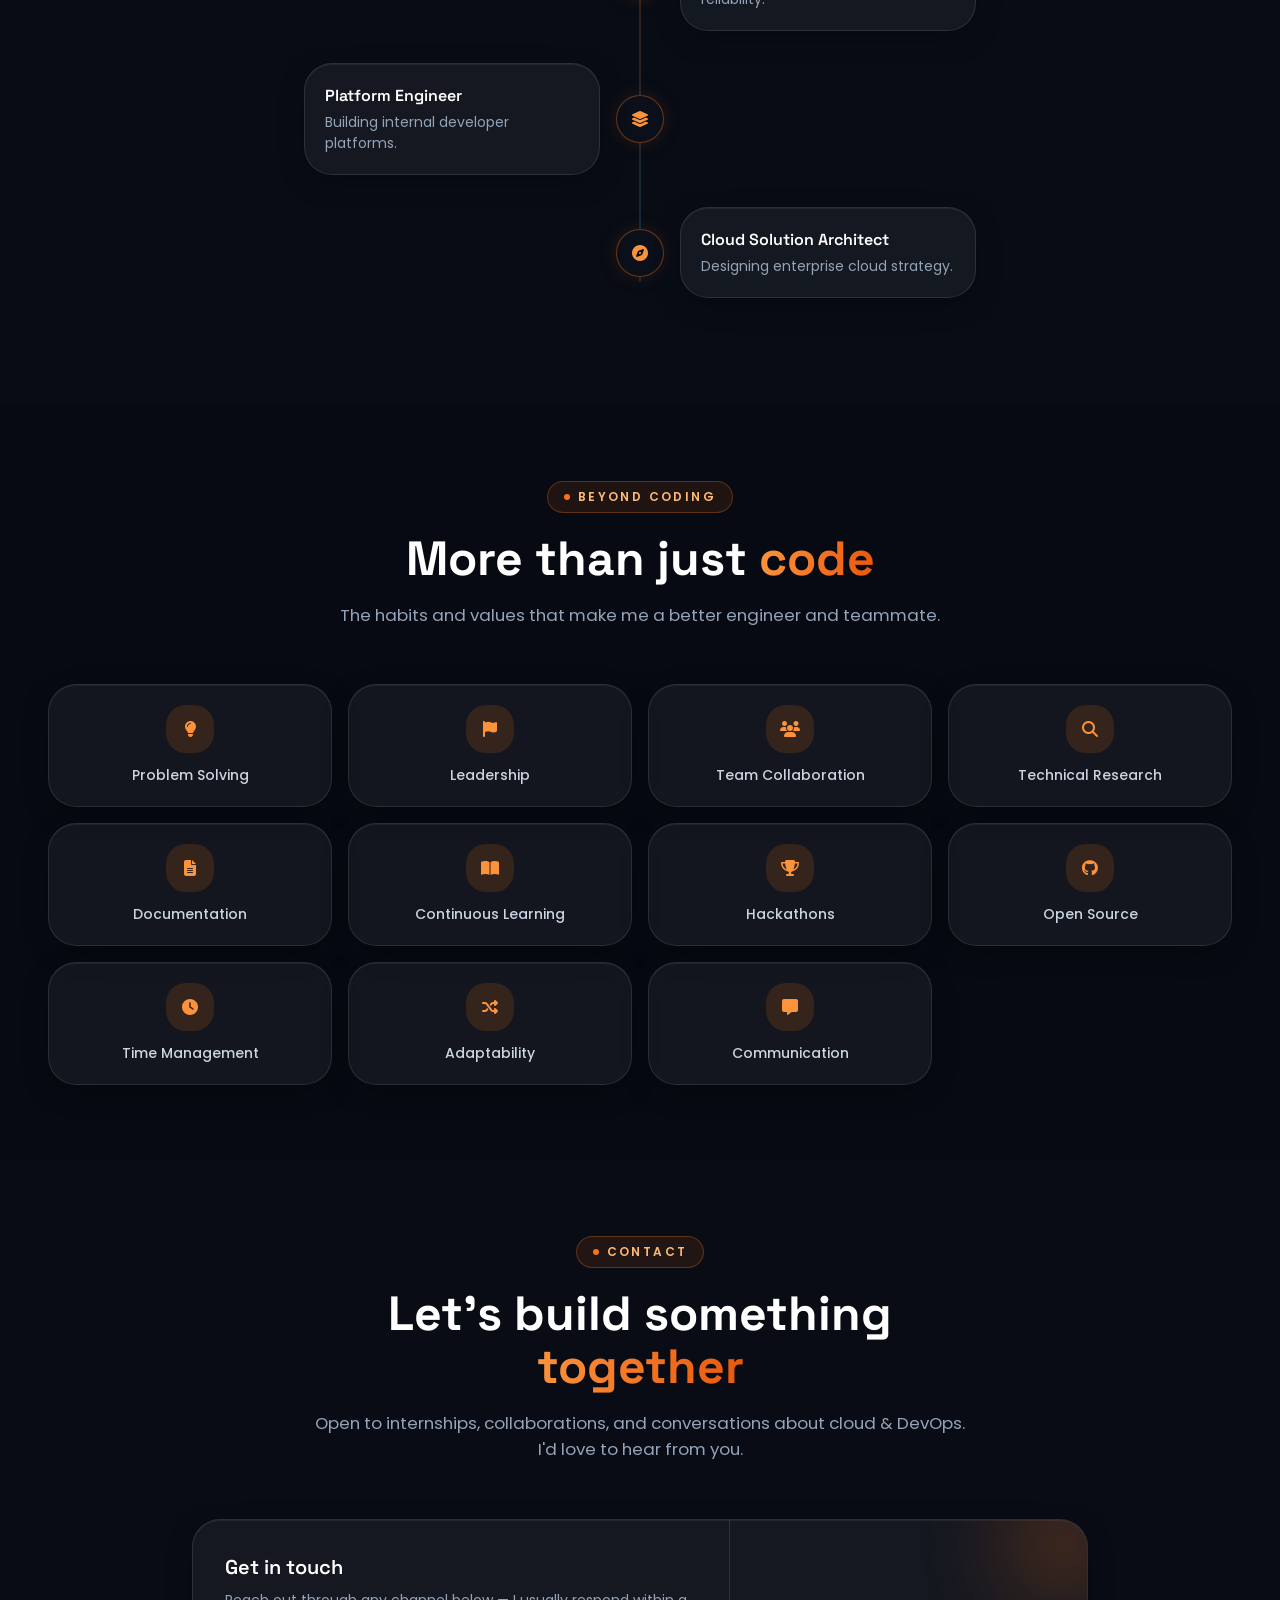
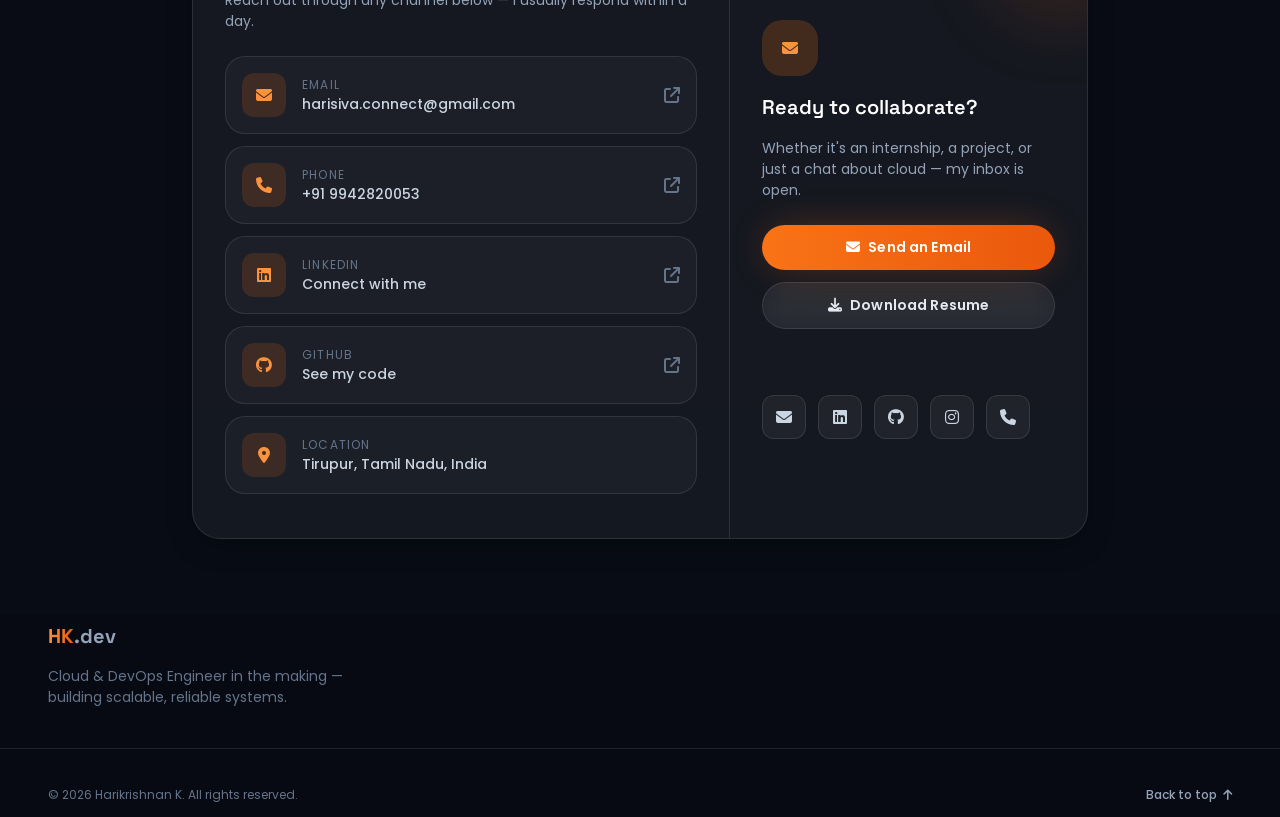
==== commit d9bc3c70: "add archievement section" ====
--- a/index.html
+++ b/index.html
@@ -60,6 +60,7 @@
           <li><button data-scroll="journey" data-nav="journey">Journey</button></li>
           <li><button data-scroll="project" data-nav="project">Project</button></li>
           <li><button data-scroll="github" data-nav="github">GitHub</button></li>
+          <li><a href="achievements.html">Achievements</a></li>
           <li><button data-scroll="certificates" data-nav="certificates">Certificates</button></li>
           <li><button data-scroll="internship" data-nav="internship">Internships</button></li>
           <li><button data-scroll="contact" data-nav="contact">Contact</button></li>
@@ -84,6 +85,7 @@
           <li><button data-scroll="journey" data-nav="journey">Journey</button></li>
           <li><button data-scroll="project" data-nav="project">Project</button></li>
           <li><button data-scroll="github" data-nav="github">GitHub</button></li>
+          <li><a href="achievements.html">Achievements</a></li>
           <li><button data-scroll="certificates" data-nav="certificates">Certificates</button></li>
           <li><button data-scroll="internship" data-nav="internship">Internships</button></li>
           <li><button data-scroll="contact" data-nav="contact">Contact</button></li>
--- a/css/sections.css
+++ b/css/sections.css
@@ -38,7 +38,8 @@
   align-items: center;
   gap: 0.25rem;
 }
-.nav-links button {
+.nav-links button,
+.nav-links a {
   position: relative;
   border-radius: 999px;
   min-height: 44px;
@@ -66,7 +67,8 @@
   transition: transform 0.3s ease;
 }
 .nav-links button.active::after { transform: scaleX(1); }
-.nav-links button:hover { color: #fff; }
+.nav-links button:hover,
+.nav-links a:hover { color: #fff; }
 .nav-cta {
   display: none;
   border-radius: 999px;
@@ -114,7 +116,8 @@
   border-bottom-color: rgba(255, 255, 255, 0.1);
   box-shadow: var(--card-shadow);
 }
-.nav-mobile button {
+.nav-mobile button,
+.nav-mobile a {
   display: flex;
   align-items: center;
   width: 100%;
@@ -126,7 +129,8 @@
   color: var(--text-secondary);
   transition: background-color 0.25s ease, color 0.25s ease;
 }
-.nav-mobile button:active { background: rgba(255, 255, 255, 0.06); }
+.nav-mobile button:active,
+.nav-mobile a:active { background: rgba(255, 255, 255, 0.06); }
 .nav-mobile button.active { background: rgba(249, 115, 22, 0.15); color: var(--accent-300); }
 @media (min-width: 1280px) {
   .nav-links, .nav-cta { display: inline-flex; }
